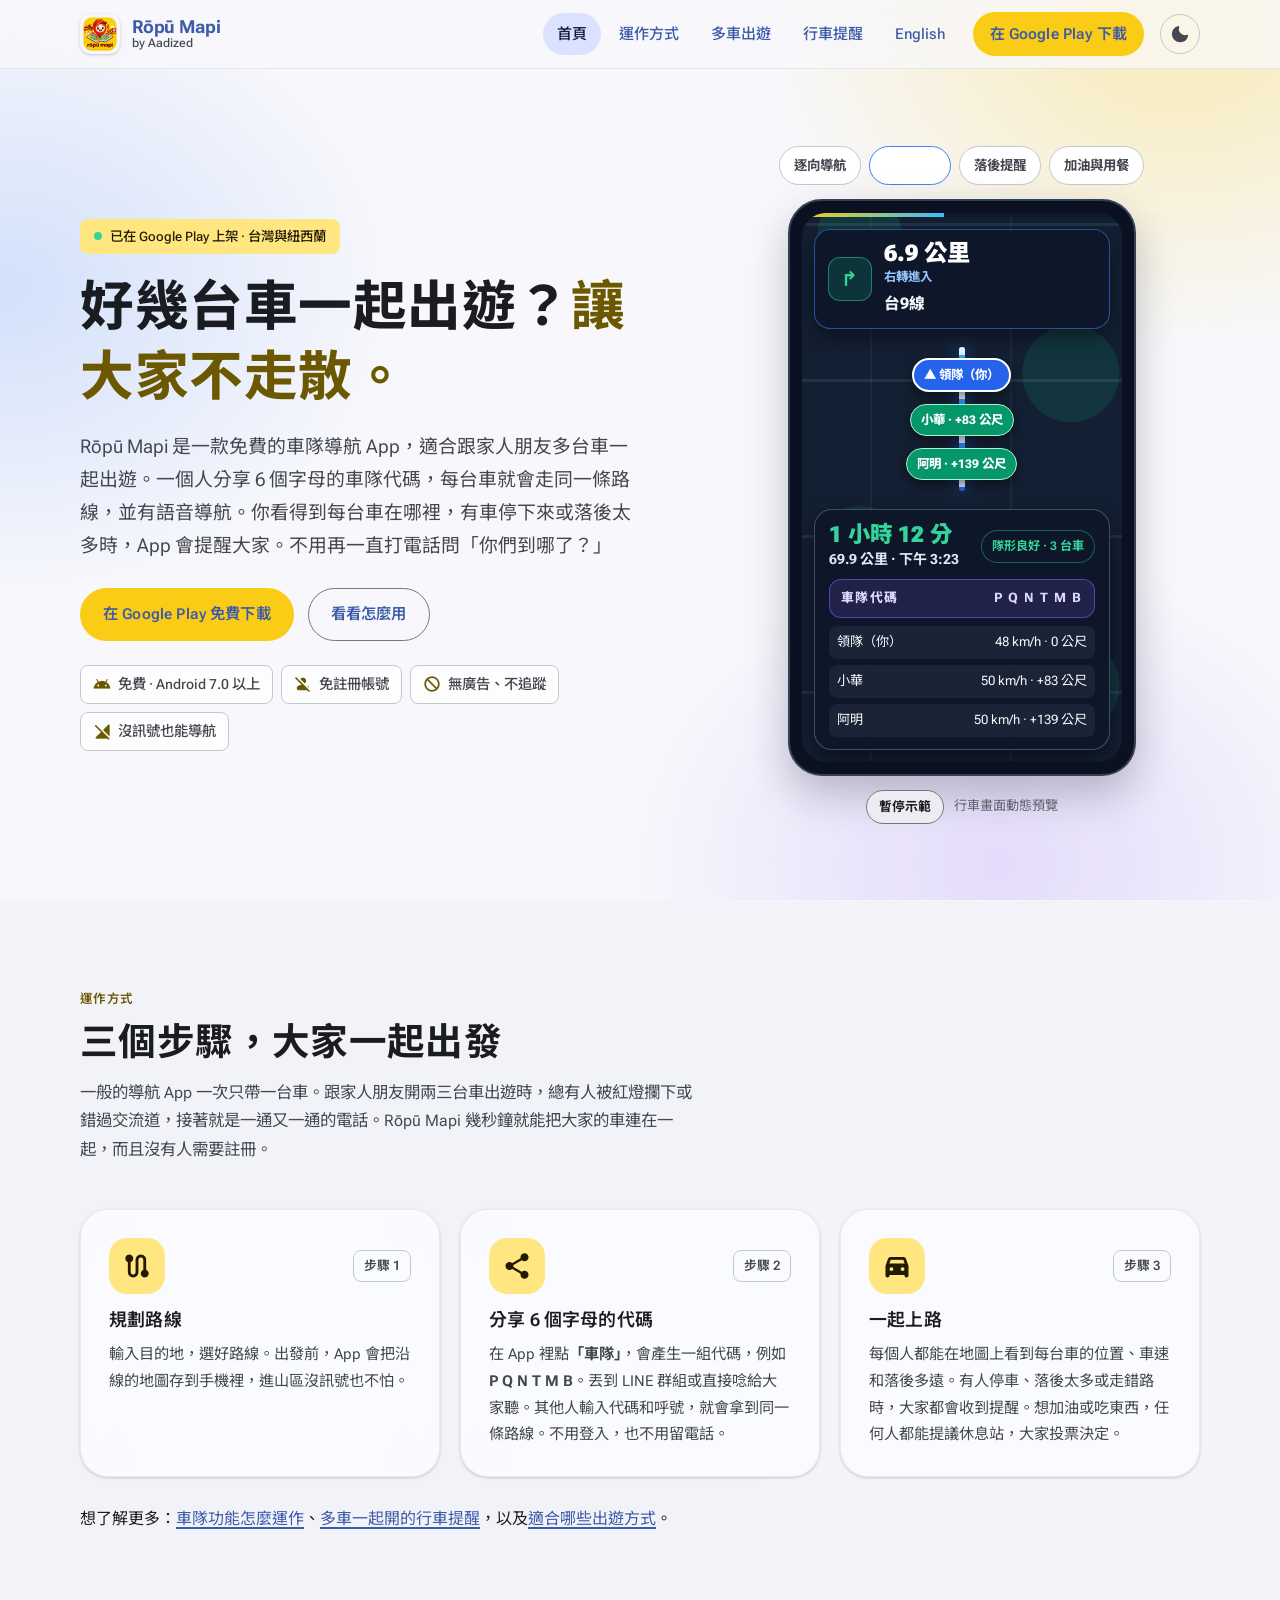
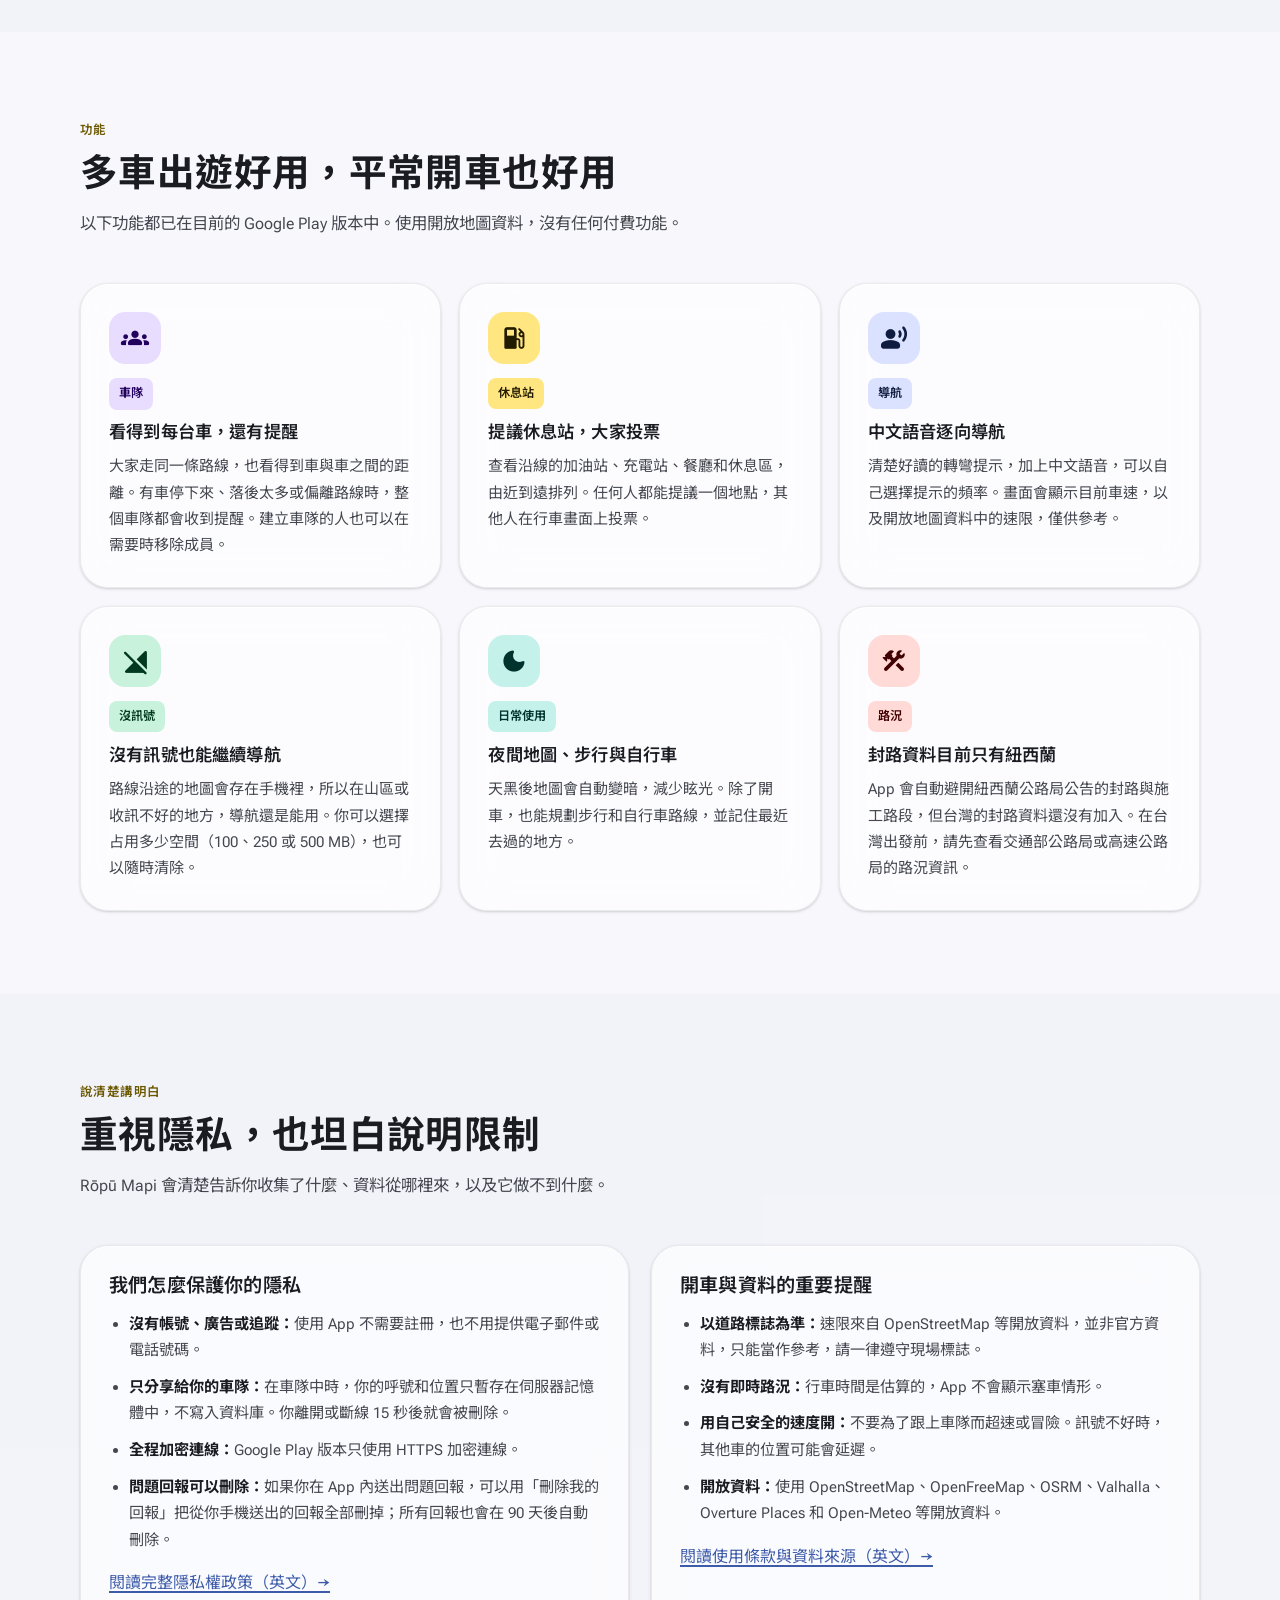
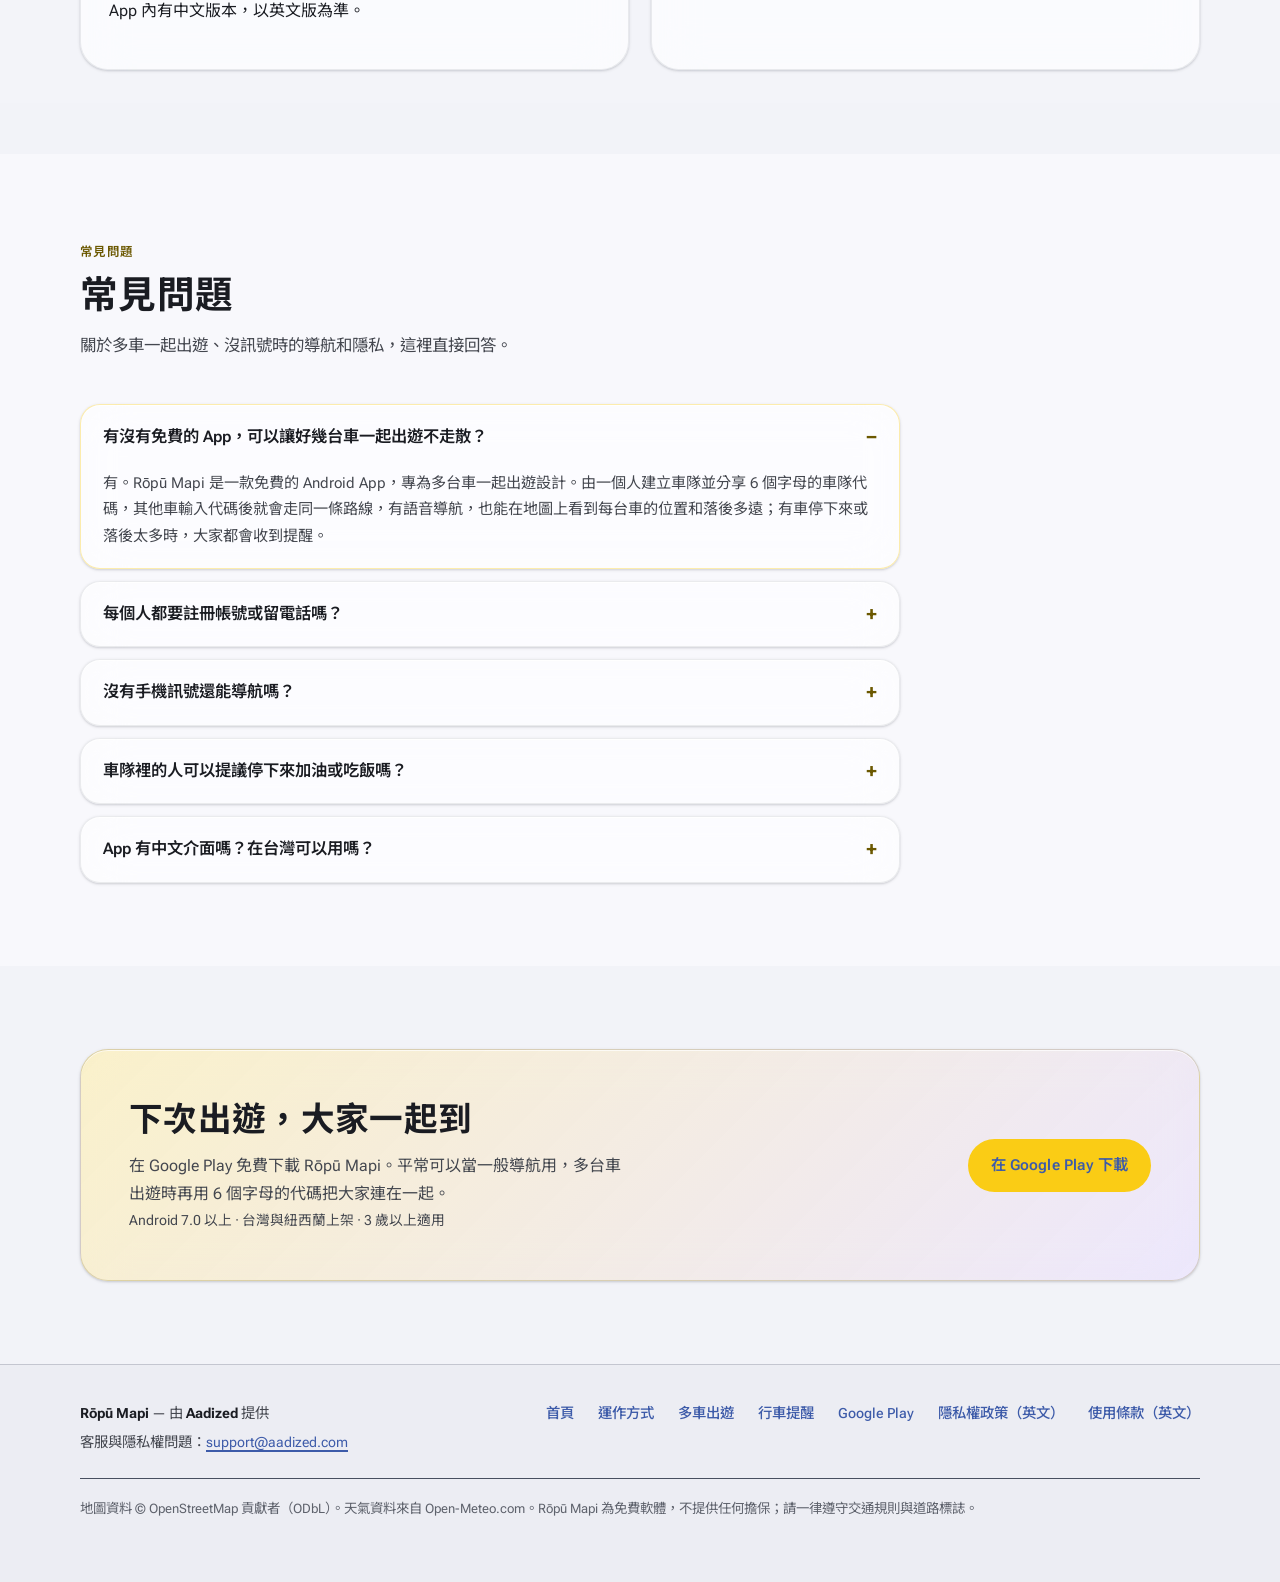
==== zh-tw/index.html @ 40f79959 "Build #608 (74b08efecb47696db213aa289f5c7c4e761bd2c4)" ====
<!doctype html>
<html lang="zh-Hant-TW">
<head>
  <meta charset="utf-8">
  <meta name="viewport" content="width=device-width, initial-scale=1">
  <script>try{var t=localStorage.getItem("theme");if(t==="light"||t==="dark")document.documentElement.setAttribute("data-theme",t)}catch(e){}</script>
  <title>Rōpū Mapi：多車出遊不走散的免費車隊導航 App（Android）</title>
  <meta name="description" content="好幾台車一起出遊？Rōpū Mapi 是免費的 Android 車隊導航 App。分享 6 個字母的代碼，每台車走同一條路線、看得到彼此的位置，有人停車或落後時會提醒大家。免註冊、無廣告。">
  <meta name="theme-color" content="#0B0F18" media="(prefers-color-scheme: dark)">
  <meta name="theme-color" content="#F8F8FC" media="(prefers-color-scheme: light)">
  <link rel="canonical" href="https://aadized.com/zh-tw/">
  <link rel="alternate" hreflang="zh-Hant-TW" href="https://aadized.com/zh-tw/">
  <link rel="alternate" hreflang="en" href="https://aadized.com/">
  <link rel="alternate" hreflang="x-default" href="https://aadized.com/">
  <meta property="og:type" content="website">
  <meta property="og:locale" content="zh_TW">
  <meta property="og:locale:alternate" content="en_NZ">
  <meta property="og:site_name" content="Rōpū Mapi by Aadized">
  <meta property="og:title" content="Rōpū Mapi：多車出遊，大家一起到">
  <meta property="og:description" content="一個人分享車隊代碼，每台車走同一條路線並有語音導航。看得到每台車在哪裡，還能投票決定在哪裡休息。免費、免註冊、無廣告。">
  <meta property="og:url" content="https://aadized.com/zh-tw/">
  <meta property="og:image" content="https://aadized.com/assets/og-image.png">
  <meta property="og:image:width" content="1200">
  <meta property="og:image:height" content="630">
  <meta property="og:image:alt" content="Rōpū Mapi App 圖示">
  <meta name="twitter:card" content="summary_large_image">
  <link rel="icon" href="/favicon.ico" sizes="any">
  <link rel="icon" href="/assets/aadized-favicon.svg" type="image/svg+xml">
  <link rel="apple-touch-icon" href="/assets/aadized-apple-touch-icon.png">
  <link rel="preconnect" href="https://fonts.googleapis.com">
  <link rel="preconnect" href="https://fonts.gstatic.com" crossorigin>
  <link rel="stylesheet" href="https://fonts.googleapis.com/css2?family=Noto+Sans+TC:wght@400..900&family=Roboto+Flex:opsz,wght@8..144,400..800&display=swap">
  <link rel="stylesheet" href="https://fonts.googleapis.com/css2?family=Material+Symbols+Rounded:opsz,wght,FILL,GRAD@24,500,1,0&icon_names=android,block,construction,dark_mode,directions_car,groups,local_gas_station,person_off,record_voice_over,route,share,signal_cellular_off&display=block">
  <link rel="stylesheet" href="/styles.css">
  <script type="application/ld+json">
{
  "@context": "https://schema.org",
  "@graph": [
    {
      "@type": "WebPage",
      "@id": "https://aadized.com/zh-tw/#webpage",
      "url": "https://aadized.com/zh-tw/",
      "name": "Rōpū Mapi：多車出遊不走散的車隊導航 App",
      "inLanguage": "zh-Hant-TW",
      "isPartOf": {
        "@id": "https://aadized.com/#website"
      },
      "about": {
        "@id": "https://aadized.com/#app"
      }
    },
    {
      "@type": "FAQPage",
      "inLanguage": "zh-Hant-TW",
      "mainEntity": [
        {
          "@type": "Question",
          "name": "有沒有免費的 App，可以讓好幾台車一起出遊不走散？",
          "acceptedAnswer": {
            "@type": "Answer",
            "text": "有。Rōpū Mapi 是一款免費的 Android App，專為多台車一起出遊設計。由一個人建立車隊並分享 6 個字母的車隊代碼，其他車輸入代碼後就會走同一條路線，有語音導航，也能在地圖上看到每台車的位置和落後多遠；有車停下來或落後太多時，大家都會收到提醒。"
          }
        },
        {
          "@type": "Question",
          "name": "每個人都要註冊帳號或留電話嗎？",
          "acceptedAnswer": {
            "@type": "Answer",
            "text": "不用。Rōpū Mapi 沒有帳號、密碼，也不需要電話號碼。只要輸入車隊代碼，再取一個在地圖上顯示的呼號就可以了。車隊位置只在行程進行時暫存在伺服器記憶體中，你離開 15 秒後就會被刪除。"
          }
        },
        {
          "@type": "Question",
          "name": "沒有手機訊號還能導航嗎？",
          "acceptedAnswer": {
            "@type": "Answer",
            "text": "可以繼續導航。規劃路線時，App 會把沿線的地圖存到手機裡，所以在山區等沒有訊號的地方，逐向導航仍然可以使用。你可以選擇占用多少空間（100、250 或 500 MB），也可以隨時清除。不過要即時看到其他車的位置，需要行動數據。"
          }
        },
        {
          "@type": "Question",
          "name": "車隊裡的人可以提議停下來加油或吃飯嗎？",
          "acceptedAnswer": {
            "@type": "Answer",
            "text": "可以。車隊裡任何人都能查看沿線的加油站、充電站、餐廳和休息區，提議一個休息站，其他人直接在行車畫面上投票同意或不同意。"
          }
        },
        {
          "@type": "Question",
          "name": "App 有中文介面嗎？在台灣可以用嗎？",
          "acceptedAnswer": {
            "@type": "Answer",
            "text": "有。App 提供繁體中文介面和中文語音提示，第一次開啟時可以選擇語言。Rōpū Mapi 目前在台灣和紐西蘭的 Google Play 上架，支援 Android 7.0 以上，暫時沒有 iOS 版本。"
          }
        }
      ]
    }
  ]
}
  </script>
</head>
<body>
  <a class="skip-link" href="#main-content">跳到主要內容</a>

  <header class="site-header">
    <div class="container header-inner">
      <a class="brand-link" href="/zh-tw/">
        <img class="brand-logo" src="/assets/logo-80.png" width="40" height="40" alt="Rōpū Mapi 圖示">
        <span class="brand-text">
          <span class="brand-name">Rōpū Mapi</span>
          <span class="brand-by">by Aadized</span>
        </span>
      </a>

      <button class="nav-toggle" type="button" data-nav-toggle aria-expanded="false" aria-controls="primary-nav">
        選單
      </button>

      <nav class="nav-links" id="primary-nav" data-nav-links aria-label="主要導覽">
        <a href="/zh-tw/" aria-current="page">首頁</a>
        <a href="/zh-tw/convoy-mode.html">運作方式</a>
        <a href="/zh-tw/group-road-trips.html">多車出遊</a>
        <a href="/zh-tw/how-to-drive-in-convoy.html">行車提醒</a>
        <a href="/" lang="en" hreflang="en">English</a>
        <a class="btn btn-primary btn-sm" href="https://play.google.com/store/apps/details?id=app.ropumapi.convoy&amp;hl=zh_TW" target="_blank" rel="noopener noreferrer">
          在 Google Play 下載
        </a>
      </nav>
    </div>
  </header>

  <main id="main-content">
    <section class="hero">
      <div class="container hero-grid">
        <div>
          <div class="eyebrow">
            <span class="eyebrow-dot" aria-hidden="true"></span>
            已在 Google Play 上架 &middot; 台灣與紐西蘭
          </div>

          <h1>好幾台車一起出遊？<span class="accent">讓大家不走散。</span></h1>

          <p class="hero-lead">
            Rōpū Mapi 是一款免費的車隊導航 App，適合跟家人朋友多台車一起出遊。一個人分享 6 個字母的車隊代碼，每台車就會走同一條路線，並有語音導航。你看得到每台車在哪裡，有車停下來或落後太多時，App 會提醒大家。不用再一直打電話問「你們到哪了？」
          </p>

          <div class="hero-actions">
            <a class="btn btn-primary" href="https://play.google.com/store/apps/details?id=app.ropumapi.convoy&amp;hl=zh_TW" target="_blank" rel="noopener noreferrer">
              在 Google Play 免費下載
            </a>
            <a class="btn btn-secondary" href="/zh-tw/convoy-mode.html">
              看看怎麼用
            </a>
          </div>

          <ul class="trust-strip" aria-label="App 重點">
            <li><span class="msr" aria-hidden="true">android</span>免費 &middot; Android 7.0 以上</li>
            <li><span class="msr" aria-hidden="true">person_off</span>免註冊帳號</li>
            <li><span class="msr" aria-hidden="true">block</span>無廣告、不追蹤</li>
            <li><span class="msr" aria-hidden="true">signal_cellular_off</span>沒訊號也能導航</li>
          </ul>
        </div>

        <div class="hud-showcase" aria-label="Rōpū Mapi 行車畫面的互動預覽">
          <div class="hud-tabs" role="tablist" aria-label="選擇行車畫面預覽">
            <button class="hud-tab" role="tab" id="tab-solo" aria-controls="panel-solo" aria-selected="true" tabindex="0" type="button">逐向導航</button>
            <button class="hud-tab" role="tab" id="tab-convoy" aria-controls="panel-convoy" aria-selected="false" tabindex="-1" type="button">即時車隊</button>
            <button class="hud-tab" role="tab" id="tab-alert" aria-controls="panel-alert" aria-selected="false" tabindex="-1" type="button">落後提醒</button>
            <button class="hud-tab" role="tab" id="tab-stops" aria-controls="panel-stops" aria-selected="false" tabindex="-1" type="button">加油與用餐</button>
          </div>

          <div class="phone-frame">
            <div class="phone-screen" data-phone-screen>
              <div class="reel-progress" aria-hidden="true">
                <div class="reel-progress-bar" data-reel-progress></div>
              </div>

              <div class="hud-panel" id="panel-solo" role="tabpanel" aria-labelledby="tab-solo">
                <div>
                  <div class="mock-turn-card">
                    <div class="mock-turn-icon" aria-hidden="true">&#8635;</div>
                    <div>
                      <div class="mock-turn-dist tabular" data-sim-solo-dist>180 公尺</div>
                      <div class="mock-turn-action">在圓環從第 2 個出口離開</div>
                      <div class="mock-turn-street">中正路</div>
                    </div>
                  </div>
                  <div class="mock-pills-row" style="margin-top: 8px;">
                    <span class="mock-pill">23&deg;C 晴朗</span>
                    <span class="mock-pill mock-pill-live">即時 GPS</span>
                  </div>
                </div>

                <div class="mock-map-stage">
                  <div class="mock-route-line" aria-hidden="true"></div>
                  <span class="mock-marker mock-marker-you">&#9650; 你</span>
                </div>

                <div style="display: flex; flex-direction: column; gap: 10px;">
                  <div class="mock-speed-cluster" aria-label="目前車速與速限 60">
                    <div class="mock-speedo tabular">
                      <strong data-sim-solo-speed>60</strong>
                      <span>KM/H</span>
                    </div>
                    <div class="mock-limit tabular">60</div>
                  </div>

                  <div class="mock-bottom-card">
                    <div class="mock-eta-row">
                      <div>
                        <div class="mock-eta-time tabular">15 分鐘</div>
                        <div class="mock-eta-sub tabular">12.6 公里 &middot; 下午 2:04</div>
                      </div>
                      <span class="mock-pill">語音導航開啟</span>
                    </div>
                  </div>
                </div>
              </div>

              <div class="hud-panel" id="panel-convoy" role="tabpanel" aria-labelledby="tab-convoy" hidden>
                <div>
                  <div class="mock-turn-card">
                    <div class="mock-turn-icon" aria-hidden="true">&#8625;</div>
                    <div>
                      <div class="mock-turn-dist tabular" data-sim-convoy-dist>7.0 公里</div>
                      <div class="mock-turn-action">右轉進入</div>
                      <div class="mock-turn-street">台9線</div>
                    </div>
                  </div>
                </div>

                <div class="mock-map-stage">
                  <div class="mock-route-line" aria-hidden="true"></div>
                  <span class="mock-marker mock-marker-you">&#9650; 領隊（你）</span>
                  <span class="mock-marker mock-marker-peer tabular" data-sim-sam-pin>小華 &middot; +83 公尺</span>
                  <span class="mock-marker mock-marker-peer tabular" data-sim-hemi-pin>阿明 &middot; +153 公尺</span>
                </div>

                <div class="mock-bottom-card">
                  <div class="mock-eta-row">
                    <div>
                      <div class="mock-eta-time tabular">1 小時 12 分</div>
                      <div class="mock-eta-sub tabular">69.9 公里 &middot; 下午 3:23</div>
                    </div>
                    <span class="mock-pill mock-pill-live">隊形良好 &middot; 3 台車</span>
                  </div>
                  <div class="mock-code-chip tabular">
                    <span>車隊代碼</span>
                    <span>P Q N T M B</span>
                  </div>
                  <div class="mock-roster tabular">
                    <div class="mock-roster-row"><span>領隊（你）</span><span data-sim-lead-row>48 km/h &middot; 0 公尺</span></div>
                    <div class="mock-roster-row"><span>小華</span><span data-sim-sam-row>50 km/h &middot; +83 公尺</span></div>
                    <div class="mock-roster-row"><span>阿明</span><span data-sim-hemi-row>50 km/h &middot; +153 公尺</span></div>
                  </div>
                </div>
              </div>

              <div class="hud-panel" id="panel-alert" role="tabpanel" aria-labelledby="tab-alert" hidden>
                <div style="display: flex; flex-direction: column; gap: 8px;">
                  <div class="mock-turn-card">
                    <div class="mock-turn-icon" aria-hidden="true">&#8625;</div>
                    <div>
                      <div class="mock-turn-dist tabular">4.2 公里</div>
                      <div class="mock-turn-action">繼續直行</div>
                      <div class="mock-turn-street">國道5號</div>
                    </div>
                  </div>
                  <div class="mock-alert-banner">
                    成員落後太遠
                    <small data-sim-alert-text>阿明 已落後車隊 900 公尺。</small>
                  </div>
                </div>

                <div class="mock-map-stage">
                  <div class="mock-route-line" aria-hidden="true"></div>
                  <span class="mock-marker mock-marker-you">&#9650; 你</span>
                  <span class="mock-marker mock-marker-peer tabular">小華 &middot; +95 公尺</span>
                  <span class="mock-marker mock-marker-straggler tabular" data-sim-straggler-pin>阿明 &middot; +900 公尺</span>
                </div>

                <div class="mock-bottom-card">
                  <div class="mock-eta-row">
                    <div>
                      <div class="mock-eta-time tabular">1 小時 05 分</div>
                      <div class="mock-eta-sub tabular">62.4 公里 &middot; 下午 3:30</div>
                    </div>
                    <span class="mock-pill" style="background: rgba(185, 28, 28, 0.35); border-color: #EF4444; color: #FECACA;">落後者：阿明</span>
                  </div>
                </div>
              </div>

              <div class="hud-panel" id="panel-stops" role="tabpanel" aria-labelledby="tab-stops" hidden>
                <div class="mock-pills-row">
                  <span class="mock-pill">沿線停靠點</span>
                  <span class="mock-pill">23&deg;C 晴朗</span>
                </div>

                <div class="mock-map-stage">
                  <div class="mock-route-line" aria-hidden="true"></div>
                  <span class="mock-marker mock-marker-fuel tabular" data-sim-fuel1-pin>加油站 &middot; 7.8 公里</span>
                  <span class="mock-marker mock-marker-fuel tabular" data-sim-fuel2-pin>加油 / 充電 &middot; 8.1 公里</span>
                  <span class="mock-marker mock-marker-you">&#9650; 路線 1/3</span>
                </div>

                <div class="mock-bottom-card">
                  <div class="mock-eta-row" style="margin-bottom: 8px;">
                    <div>
                      <div class="mock-eta-time tabular">24 分鐘</div>
                      <div class="mock-eta-sub tabular">20.7 公里 &middot; 預計下午 2:12 抵達</div>
                    </div>
                    <span class="mock-pill">附近 36 個停靠點</span>
                  </div>
                  <div class="mock-roster tabular">
                    <div class="mock-roster-row"><span>加油站</span><span data-sim-fuel1-row>沿路線 7.8 公里</span></div>
                    <div class="mock-roster-row"><span>加油 / 充電站</span><span data-sim-fuel2-row>沿路線 8.1 公里</span></div>
                  </div>
                </div>
              </div>

            </div>
          </div>

          <div class="hud-controls">
            <button class="hud-play-btn" type="button" data-hud-play aria-pressed="false">
              暫停示範
            </button>
            <span>行車畫面動態預覽</span>
          </div>
        </div>
      </div>
    </section>

    <section class="section section-alt" id="how-it-works">
      <div class="container">
        <div class="section-head">
          <span class="section-kicker">運作方式</span>
          <h2>三個步驟，大家一起出發</h2>
          <p>
            一般的導航 App 一次只帶一台車。跟家人朋友開兩三台車出遊時，總有人被紅燈攔下或錯過交流道，接著就是一通又一通的電話。Rōpū Mapi 幾秒鐘就能把大家的車連在一起，而且沒有人需要註冊。
          </p>
        </div>

        <div class="steps-grid">
          <article class="step-card">
            <div class="step-head"><span class="msr step-icon" aria-hidden="true">route</span><span class="step-num">步驟 1</span></div>
            <h3>規劃路線</h3>
            <p>
              輸入目的地，選好路線。出發前，App 會把沿線的地圖存到手機裡，進山區沒訊號也不怕。
            </p>
          </article>

          <article class="step-card">
            <div class="step-head"><span class="msr step-icon" aria-hidden="true">share</span><span class="step-num">步驟 2</span></div>
            <h3>分享 6 個字母的代碼</h3>
            <p>
              在 App 裡點<strong>「車隊」</strong>，會產生一組代碼，例如 <strong>P Q N T M B</strong>。丟到 LINE 群組或直接唸給大家聽。其他人輸入代碼和呼號，就會拿到同一條路線。不用登入，也不用留電話。
            </p>
          </article>

          <article class="step-card">
            <div class="step-head"><span class="msr step-icon" aria-hidden="true">directions_car</span><span class="step-num">步驟 3</span></div>
            <h3>一起上路</h3>
            <p>
              每個人都能在地圖上看到每台車的位置、車速和落後多遠。有人停車、落後太多或走錯路時，大家都會收到提醒。想加油或吃東西，任何人都能提議休息站，大家投票決定。
            </p>
          </article>
        </div>

        <p style="margin-top: 28px;">
          想了解更多：<a href="/zh-tw/convoy-mode.html">車隊功能怎麼運作</a>、<a href="/zh-tw/how-to-drive-in-convoy.html">多車一起開的行車提醒</a>，以及<a href="/zh-tw/group-road-trips.html">適合哪些出遊方式</a>。
        </p>
      </div>
    </section>

    <section class="section" id="features">
      <div class="container">
        <div class="section-head">
          <span class="section-kicker">功能</span>
          <h2>多車出遊好用，平常開車也好用</h2>
          <p>
            以下功能都已在目前的 Google Play 版本中。使用開放地圖資料，沒有任何付費功能。
          </p>
        </div>

        <div class="feature-grid">
          <article class="feature-card">
            <span class="msr feature-icon badge-violet" aria-hidden="true">groups</span>
            <span class="feature-badge badge-violet">車隊</span>
            <h3>看得到每台車，還有提醒</h3>
            <p>
              大家走同一條路線，也看得到車與車之間的距離。有車停下來、落後太多或偏離路線時，整個車隊都會收到提醒。建立車隊的人也可以在需要時移除成員。
            </p>
          </article>

          <article class="feature-card">
            <span class="msr feature-icon badge-amber" aria-hidden="true">local_gas_station</span>
            <span class="feature-badge badge-amber">休息站</span>
            <h3>提議休息站，大家投票</h3>
            <p>
              查看沿線的加油站、充電站、餐廳和休息區，由近到遠排列。任何人都能提議一個地點，其他人在行車畫面上投票。
            </p>
          </article>

          <article class="feature-card">
            <span class="msr feature-icon badge-blue" aria-hidden="true">record_voice_over</span>
            <span class="feature-badge badge-blue">導航</span>
            <h3>中文語音逐向導航</h3>
            <p>
              清楚好讀的轉彎提示，加上中文語音，可以自己選擇提示的頻率。畫面會顯示目前車速，以及開放地圖資料中的速限，僅供參考。
            </p>
          </article>

          <article class="feature-card">
            <span class="msr feature-icon badge-emerald" aria-hidden="true">signal_cellular_off</span>
            <span class="feature-badge badge-emerald">沒訊號</span>
            <h3>沒有訊號也能繼續導航</h3>
            <p>
              路線沿途的地圖會存在手機裡，所以在山區或收訊不好的地方，導航還是能用。你可以選擇占用多少空間（100、250 或 500 MB），也可以隨時清除。
            </p>
          </article>

          <article class="feature-card">
            <span class="msr feature-icon badge-teal" aria-hidden="true">dark_mode</span>
            <span class="feature-badge badge-teal">日常使用</span>
            <h3>夜間地圖、步行與自行車</h3>
            <p>
              天黑後地圖會自動變暗，減少眩光。除了開車，也能規劃步行和自行車路線，並記住最近去過的地方。
            </p>
          </article>

          <article class="feature-card">
            <span class="msr feature-icon badge-red" aria-hidden="true">construction</span>
            <span class="feature-badge badge-red">路況</span>
            <h3>封路資料目前只有紐西蘭</h3>
            <p>
              App 會自動避開紐西蘭公路局公告的封路與施工路段，但台灣的封路資料還沒有加入。在台灣出發前，請先查看交通部公路局或高速公路局的路況資訊。
            </p>
          </article>
        </div>
      </div>
    </section>

    <section class="section section-alt" id="privacy">
      <div class="container">
        <div class="section-head">
          <span class="section-kicker">說清楚講明白</span>
          <h2>重視隱私，也坦白說明限制</h2>
          <p>
            Rōpū Mapi 會清楚告訴你收集了什麼、資料從哪裡來，以及它做不到什麼。
          </p>
        </div>

        <div class="split-grid">
          <div class="info-panel">
            <h3>我們怎麼保護你的隱私</h3>
            <ul class="check-list">
              <li><strong>沒有帳號、廣告或追蹤：</strong>使用 App 不需要註冊，也不用提供電子郵件或電話號碼。</li>
              <li><strong>只分享給你的車隊：</strong>在車隊中時，你的呼號和位置只暫存在伺服器記憶體中，不寫入資料庫。你離開或斷線 15 秒後就會被刪除。</li>
              <li><strong>全程加密連線：</strong>Google Play 版本只使用 HTTPS 加密連線。</li>
              <li><strong>問題回報可以刪除：</strong>如果你在 App 內送出問題回報，可以用「刪除我的回報」把從你手機送出的回報全部刪掉；所有回報也會在 90 天後自動刪除。</li>
            </ul>
            <p style="margin-top: 16px;">
              <a href="/privacy.html" hreflang="en">閱讀完整隱私權政策（英文）&rarr;</a><br>
              App 內有中文版本，以英文版為準。
            </p>
          </div>

          <div class="info-panel">
            <h3>開車與資料的重要提醒</h3>
            <ul class="check-list">
              <li><strong>以道路標誌為準：</strong>速限來自 OpenStreetMap 等開放資料，並非官方資料，只能當作參考，請一律遵守現場標誌。</li>
              <li><strong>沒有即時路況：</strong>行車時間是估算的，App 不會顯示塞車情形。</li>
              <li><strong>用自己安全的速度開：</strong>不要為了跟上車隊而超速或冒險。訊號不好時，其他車的位置可能會延遲。</li>
              <li><strong>開放資料：</strong>使用 OpenStreetMap、OpenFreeMap、OSRM、Valhalla、Overture Places 和 Open-Meteo 等開放資料。</li>
            </ul>
            <p style="margin-top: 16px;">
              <a href="/terms.html" hreflang="en">閱讀使用條款與資料來源（英文）&rarr;</a>
            </p>
          </div>
        </div>
      </div>
    </section>

    <section class="section" id="faq">
      <div class="container">
        <div class="section-head">
          <span class="section-kicker">常見問題</span>
          <h2>常見問題</h2>
          <p>
            關於多車一起出遊、沒訊號時的導航和隱私，這裡直接回答。
          </p>
        </div>

        <div class="faq-list">
          <details class="faq-item" open>
            <summary>有沒有免費的 App，可以讓好幾台車一起出遊不走散？</summary>
            <div class="faq-answer">
              <p>有。Rōpū Mapi 是一款免費的 Android App，專為多台車一起出遊設計。由一個人建立車隊並分享 6 個字母的車隊代碼，其他車輸入代碼後就會走同一條路線，有語音導航，也能在地圖上看到每台車的位置和落後多遠；有車停下來或落後太多時，大家都會收到提醒。</p>
            </div>
          </details>
          <details class="faq-item">
            <summary>每個人都要註冊帳號或留電話嗎？</summary>
            <div class="faq-answer">
              <p>不用。Rōpū Mapi 沒有帳號、密碼，也不需要電話號碼。只要輸入車隊代碼，再取一個在地圖上顯示的呼號就可以了。車隊位置只在行程進行時暫存在伺服器記憶體中，你離開 15 秒後就會被刪除。</p>
            </div>
          </details>
          <details class="faq-item">
            <summary>沒有手機訊號還能導航嗎？</summary>
            <div class="faq-answer">
              <p>可以繼續導航。規劃路線時，App 會把沿線的地圖存到手機裡，所以在山區等沒有訊號的地方，逐向導航仍然可以使用。你可以選擇占用多少空間（100、250 或 500 MB），也可以隨時清除。不過要即時看到其他車的位置，需要行動數據。</p>
            </div>
          </details>
          <details class="faq-item">
            <summary>車隊裡的人可以提議停下來加油或吃飯嗎？</summary>
            <div class="faq-answer">
              <p>可以。車隊裡任何人都能查看沿線的加油站、充電站、餐廳和休息區，提議一個休息站，其他人直接在行車畫面上投票同意或不同意。</p>
            </div>
          </details>
          <details class="faq-item">
            <summary>App 有中文介面嗎？在台灣可以用嗎？</summary>
            <div class="faq-answer">
              <p>有。App 提供繁體中文介面和中文語音提示，第一次開啟時可以選擇語言。Rōpū Mapi 目前在台灣和紐西蘭的 Google Play 上架，支援 Android 7.0 以上，暫時沒有 iOS 版本。</p>
            </div>
          </details>
        </div>
      </div>
    </section>

    <section class="section section-alt" id="download">
      <div class="container">
        <div class="cta-banner">
          <div class="cta-copy">
            <h2>下次出遊，大家一起到</h2>
            <p>
              在 Google Play 免費下載 Rōpū Mapi。平常可以當一般導航用，多台車出遊時再用 6 個字母的代碼把大家連在一起。
            </p>
            <p class="cta-meta">
              Android 7.0 以上 &middot; 台灣與紐西蘭上架 &middot; 3 歲以上適用
            </p>
          </div>
          <div>
            <a class="btn btn-primary" href="https://play.google.com/store/apps/details?id=app.ropumapi.convoy&amp;hl=zh_TW" target="_blank" rel="noopener noreferrer">
              在 Google Play 下載
            </a>
          </div>
        </div>
      </div>
    </section>
  </main>

  <footer class="site-footer">
    <div class="container">
      <div class="footer-grid">
        <div>
          <strong style="color: var(--text-primary);">Rōpū Mapi</strong> &mdash; 由 <strong style="color: var(--text-primary);">Aadized</strong> 提供
          <div style="margin-top: 4px;">客服與隱私權問題：<a href="mailto:support@aadized.com">support@aadized.com</a></div>
        </div>
        <nav class="footer-links" aria-label="頁尾導覽">
          <a href="/zh-tw/">首頁</a>
          <a href="/zh-tw/convoy-mode.html">運作方式</a>
          <a href="/zh-tw/group-road-trips.html">多車出遊</a>
          <a href="/zh-tw/how-to-drive-in-convoy.html">行車提醒</a>
          <a href="https://play.google.com/store/apps/details?id=app.ropumapi.convoy&amp;hl=zh_TW" target="_blank" rel="noopener noreferrer">Google Play</a>
          <a href="/privacy.html" hreflang="en">隱私權政策（英文）</a>
          <a href="/terms.html" hreflang="en">使用條款（英文）</a>
        </nav>
      </div>
      <p class="footer-note">
        地圖資料 &copy; OpenStreetMap 貢獻者（ODbL）。天氣資料來自 Open-Meteo.com。Rōpū Mapi 為免費軟體，不提供任何擔保；請一律遵守交通規則與道路標誌。
      </p>
    </div>
  </footer>

  <script src="/app.js" defer></script>
</body>
</html>
---- styles.css ----
/* ==========================================================================
   Rōpū Mapi — aadized.com Design System
   Grounded in DESIGN_SYSTEM.md, apps/server/public/index.html, and Play Store
   branding (dark OLED slate HUD + warm yellow/maroon brand identity).
   ========================================================================== */

:root {
  /* Base OLED & HUD surfaces */
  --bg-canvas: #050811;
  --bg-surface: #0F172A;
  --bg-surface-elevated: #111C33;
  --bg-surface-subtle: #1E293B;
  --border-hud: rgba(51, 65, 85, 0.75);
  --border-strong: rgba(71, 85, 105, 0.9);

  /* Text hierarchy */
  --text-primary: #F8FAFC;
  --text-secondary: #94A3B8;
  --text-muted: #64748B;

  /* Brand identity (Play Store icon & banner) */
  --brand-yellow: #FACC15;
  --brand-yellow-bright: #FDE047;
  --brand-maroon: #5C1111;

  /* Functional navigation & convoy tokens */
  --route-blue: #3B82F6;
  --route-blue-deep: #2563EB;
  --route-sky: #38BDF8;
  --eta-emerald: #34D399;
  --puck-emerald: #10B981;
  --convoy-violet: #8B5CF6;
  --convoy-cyan: #06B6D4;
  --alert-red: #EF4444;
  --alert-red-deep: #B91C1C;
  --alert-amber: #F59E0B;
  --poi-teal: #14B8A6;

  /* Layout & radii */
  --radius-sm: 10px;
  --radius-md: 16px;
  --radius-lg: 22px;
  --radius-pill: 9999px;
  --container-max: 1120px;
  --shadow-hud: 0 18px 42px rgba(0, 0, 0, 0.5);
  --font-sans: system-ui, -apple-system, BlinkMacSystemFont, "Segoe UI", Roboto, Helvetica, Arial, sans-serif;
}

*,
*::before,
*::after {
  box-sizing: border-box;
}

html {
  scroll-behavior: smooth;
  color-scheme: dark;
}

body {
  margin: 0;
  font-family: var(--font-sans);
  font-size: 16px;
  line-height: 1.6;
  color: var(--text-primary);
  background: var(--bg-canvas);
  -webkit-font-smoothing: antialiased;
}

img,
svg {
  display: block;
  max-width: 100%;
}

a {
  color: var(--route-sky);
  text-decoration-thickness: 1.5px;
  text-underline-offset: 3px;
}

a:hover {
  color: var(--brand-yellow-bright);
}

:focus-visible {
  outline: 2.5px solid var(--brand-yellow);
  outline-offset: 3px;
  border-radius: 6px;
}

.skip-link {
  position: absolute;
  left: -9999px;
  top: 12px;
  z-index: 1000;
  background: var(--brand-yellow);
  color: var(--brand-maroon);
  font-weight: 800;
  padding: 10px 16px;
  border-radius: var(--radius-sm);
  text-decoration: none;
}

.skip-link:focus {
  left: 12px;
}

.container {
  width: min(100% - 32px, var(--container-max));
  margin-inline: auto;
}

.tabular {
  font-variant-numeric: tabular-nums;
}

/* ==========================================================================
   Header & Navigation
   ========================================================================== */

.site-header {
  position: sticky;
  top: 0;
  z-index: 100;
  background: rgba(5, 8, 17, 0.88);
  backdrop-filter: blur(14px);
  -webkit-backdrop-filter: blur(14px);
  border-bottom: 1px solid var(--border-hud);
}

.header-inner {
  display: flex;
  align-items: center;
  justify-content: space-between;
  gap: 16px;
  min-height: 68px;
}

.brand-link {
  display: inline-flex;
  align-items: center;
  gap: 12px;
  text-decoration: none;
  color: var(--text-primary);
}

.brand-logo {
  width: 40px;
  height: 40px;
  border-radius: 10px;
  flex: none;
  box-shadow: 0 4px 14px rgba(250, 204, 21, 0.2);
}

.brand-text {
  display: flex;
  flex-direction: column;
  line-height: 1.15;
}

.brand-name {
  font-weight: 800;
  font-size: 1.1rem;
  letter-spacing: -0.01em;
}

.brand-by {
  font-size: 0.75rem;
  color: var(--text-secondary);
  font-weight: 600;
}

.nav-links {
  display: flex;
  align-items: center;
  gap: 22px;
}

.nav-links a {
  color: var(--text-secondary);
  text-decoration: none;
  font-weight: 600;
  font-size: 0.94rem;
  transition: color 0.15s ease;
}

.nav-links a:hover,
.nav-links a[aria-current="page"] {
  color: var(--text-primary);
}

/* The Play button sits inside .nav-links; keep its own text colour. */
.nav-links a.btn-primary,
.nav-links a.btn-primary:hover {
  color: var(--brand-maroon);
}

.nav-toggle {
  display: none;
  background: var(--bg-surface);
  border: 1px solid var(--border-hud);
  color: var(--text-primary);
  border-radius: var(--radius-sm);
  padding: 8px 12px;
  font: inherit;
  font-weight: 700;
  cursor: pointer;
}

/* Buttons */

.btn {
  display: inline-flex;
  align-items: center;
  justify-content: center;
  gap: 10px;
  min-height: 48px;
  padding: 12px 22px;
  border-radius: var(--radius-pill);
  font-weight: 800;
  font-size: 0.96rem;
  text-decoration: none;
  border: 1.5px solid transparent;
  cursor: pointer;
  transition: transform 0.15s ease, background-color 0.15s ease, border-color 0.15s ease, box-shadow 0.15s ease;
}

.btn:hover {
  transform: translateY(-1px);
}

.btn-primary {
  background: var(--brand-yellow);
  color: var(--brand-maroon);
  box-shadow: 0 8px 24px rgba(250, 204, 21, 0.22);
}

.btn-primary:hover {
  background: var(--brand-yellow-bright);
  color: var(--brand-maroon);
}

.btn-secondary {
  background: var(--bg-surface);
  color: var(--text-primary);
  border-color: var(--border-strong);
}

.btn-secondary:hover {
  background: var(--bg-surface-elevated);
  border-color: var(--route-blue);
  color: var(--text-primary);
}

.btn-sm {
  min-height: 38px;
  padding: 8px 16px;
  font-size: 0.88rem;
}

/* ==========================================================================
   Hero Section
   ========================================================================== */

.hero {
  position: relative;
  padding: clamp(44px, 6vw, 84px) 0 clamp(48px, 6vw, 88px);
  overflow: hidden;
  background:
    radial-gradient(640px 340px at 80% 18%, rgba(37, 99, 235, 0.18), transparent 70%),
    radial-gradient(500px 300px at 15% 10%, rgba(250, 204, 21, 0.10), transparent 70%);
}

.hero-grid {
  display: grid;
  grid-template-columns: minmax(0, 1.1fr) minmax(0, 0.9fr);
  gap: clamp(32px, 5vw, 60px);
  align-items: center;
}

.eyebrow {
  display: inline-flex;
  align-items: center;
  gap: 8px;
  padding: 6px 14px;
  border-radius: var(--radius-pill);
  background: rgba(250, 204, 21, 0.12);
  border: 1px solid rgba(250, 204, 21, 0.35);
  color: var(--brand-yellow-bright);
  font-size: 0.84rem;
  font-weight: 700;
  margin-bottom: 18px;
}

.eyebrow-dot {
  width: 8px;
  height: 8px;
  border-radius: 50%;
  background: var(--eta-emerald);
  box-shadow: 0 0 10px var(--eta-emerald);
}

.hero h1 {
  margin: 0 0 18px;
  font-size: clamp(2.15rem, 4.4vw, 3.35rem);
  line-height: 1.08;
  letter-spacing: -0.025em;
  font-weight: 900;
}

.hero h1 .accent {
  color: var(--brand-yellow);
}

.hero-lead {
  margin: 0 0 26px;
  font-size: clamp(1.04rem, 1.5vw, 1.18rem);
  color: var(--text-secondary);
  max-width: 56ch;
}

.hero-actions {
  display: flex;
  flex-wrap: wrap;
  gap: 14px;
  margin-bottom: 24px;
}

.trust-strip {
  display: flex;
  flex-wrap: wrap;
  gap: 10px 18px;
  padding: 0;
  margin: 0;
  list-style: none;
  color: var(--text-secondary);
  font-size: 0.9rem;
  font-weight: 600;
}

.trust-strip li {
  display: inline-flex;
  align-items: center;
  gap: 7px;
}

.trust-dot {
  width: 7px;
  height: 7px;
  border-radius: 50%;
  background: var(--route-sky);
}

/* ==========================================================================
   Interactive Phone HUD Showcase (Modeled on Play Store Screenshots)
   ========================================================================== */

.hud-showcase {
  display: flex;
  flex-direction: column;
  align-items: center;
  gap: 14px;
}

.hud-tabs {
  display: flex;
  flex-wrap: wrap;
  justify-content: center;
  gap: 8px;
}

.hud-tab {
  background: var(--bg-surface);
  color: var(--text-secondary);
  border: 1px solid var(--border-hud);
  border-radius: var(--radius-pill);
  padding: 7px 14px;
  font: inherit;
  font-size: 0.84rem;
  font-weight: 700;
  cursor: pointer;
  transition: background-color 0.15s ease, color 0.15s ease, border-color 0.15s ease;
}

.hud-tab:hover {
  color: var(--text-primary);
  border-color: var(--route-blue);
}

.hud-tab[aria-selected="true"] {
  background: var(--route-blue-deep);
  border-color: var(--route-blue);
  color: #ffffff;
}

.phone-frame {
  width: min(100%, 348px);
  border-radius: 34px;
  padding: 12px;
  background: #0B1120;
  border: 2px solid #334155;
  box-shadow: var(--shadow-hud), 0 0 0 1px rgba(255, 255, 255, 0.04) inset;
}

.phone-screen {
  position: relative;
  border-radius: 24px;
  overflow: hidden;
  min-height: 540px;
  display: flex;
  flex-direction: column;
  justify-content: space-between;
  padding: 16px 12px 12px;
  background: #132033;
}

/* Animated scrolling road & terrain map canvas behind HUD cards */
.phone-screen::before {
  content: "";
  position: absolute;
  inset: -64px 0 0;
  z-index: 0;
  pointer-events: none;
  background-image:
    /* Cross streets scrolling downward */
    repeating-linear-gradient(
      180deg,
      transparent 0 74px,
      rgba(148, 163, 184, 0.14) 74px 77px,
      transparent 77px 156px
    ),
    /* Side roads */
    repeating-linear-gradient(
      90deg,
      transparent 0 68px,
      rgba(148, 163, 184, 0.08) 68px 70px,
      transparent 70px 140px
    ),
    /* Subtle green park patches */
    radial-gradient(circle at 18% 28%, rgba(16, 185, 129, 0.16) 0 42px, transparent 43px),
    radial-gradient(circle at 84% 72%, rgba(16, 185, 129, 0.14) 0 48px, transparent 49px);
  background-size: 100% 156px, 140px 100%, 100% 312px, 100% 312px;
  animation: mapScrollDown 3.2s linear infinite;
  will-change: transform;
}

@keyframes mapScrollDown {
  from { transform: translateY(0); }
  to   { transform: translateY(156px); }
}

/* Scene reel progress bar along top edge of phone screen */
.reel-progress {
  position: absolute;
  top: 0;
  left: 0;
  right: 0;
  height: 4px;
  background: rgba(15, 23, 42, 0.75);
  z-index: 10;
  overflow: hidden;
}

.reel-progress-bar {
  height: 100%;
  width: 0%;
  background: linear-gradient(90deg, var(--brand-yellow), var(--route-sky));
  transition: width 0.1s linear;
}

.hud-panel {
  position: relative;
  z-index: 2;
  display: flex;
  flex-direction: column;
  justify-content: space-between;
  gap: 10px;
  min-height: 512px;
  animation: hudFadeIn 0.28s ease;
}

@keyframes hudFadeIn {
  from { opacity: 0.35; transform: translateY(4px); }
  to   { opacity: 1; transform: translateY(0); }
}

.hud-panel[hidden] {
  display: none;
}

/* Animated dashed centre line inside active blue route */
.mock-route-line::after {
  content: "";
  position: absolute;
  inset: 0;
  border-radius: inherit;
  background: repeating-linear-gradient(
    180deg,
    rgba(255, 255, 255, 0.85) 0 8px,
    transparent 8px 22px
  );
  background-size: 100% 22px;
  animation: routeDashMove 0.65s linear infinite;
}

@keyframes routeDashMove {
  from { background-position: 0 0; }
  to   { background-position: 0 22px; }
}

/* Gentle live vehicle motion on map */
.mock-marker-you {
  animation: puckPulse 1.8s ease-in-out infinite;
}

.mock-marker-peer {
  animation: peerFloat 2.8s ease-in-out infinite;
}

.mock-marker-straggler {
  animation: stragglerDrift 3.6s ease-in-out infinite;
}

.mock-marker-fuel {
  animation: fuelGlide 4s ease-in-out infinite;
}

.mock-alert-banner {
  animation: alertPulse 1.4s ease-in-out infinite alternate;
}

@keyframes puckPulse {
  0%, 100% { box-shadow: 0 4px 12px rgba(0, 0, 0, 0.5), 0 0 0 0 rgba(59, 130, 246, 0.6); }
  50%      { box-shadow: 0 4px 14px rgba(0, 0, 0, 0.5), 0 0 0 9px rgba(59, 130, 246, 0); }
}

@keyframes peerFloat {
  0%, 100% { transform: translateY(0); }
  50%      { transform: translateY(5px); }
}

@keyframes stragglerDrift {
  0%   { transform: translateY(-6px); }
  75%  { transform: translateY(14px); }
  100% { transform: translateY(14px); }
}

@keyframes fuelGlide {
  0%   { transform: translateY(-5px); }
  100% { transform: translateY(10px); }
}

@keyframes alertPulse {
  from { box-shadow: 0 6px 18px rgba(185, 28, 28, 0.45); }
  to   { box-shadow: 0 8px 26px rgba(239, 68, 68, 0.8); }
}

/* Pause state freezes all motion cleanly */
.phone-screen.is-paused::before,
.phone-screen.is-paused .mock-route-line::after,
.phone-screen.is-paused .mock-marker,
.phone-screen.is-paused .mock-alert-banner {
  animation-play-state: paused !important;
}

.hud-controls {
  display: flex;
  align-items: center;
  justify-content: center;
  gap: 10px;
  font-size: 0.82rem;
  color: var(--text-muted);
}

.hud-play-btn {
  display: inline-flex;
  align-items: center;
  gap: 6px;
  background: var(--bg-surface);
  color: var(--text-primary);
  border: 1px solid var(--border-strong);
  border-radius: var(--radius-pill);
  padding: 5px 12px;
  font: inherit;
  font-size: 0.8rem;
  font-weight: 700;
  cursor: pointer;
}

.hud-play-btn:hover {
  border-color: var(--brand-yellow);
  color: var(--brand-yellow-bright);
}

/* Turn card (mirrors .turn-card from apps/server/public/index.html) */
.mock-turn-card {
  background: rgba(15, 23, 42, 0.96);
  border: 1.5px solid rgba(59, 130, 246, 0.55);
  border-radius: 16px;
  padding: 11px 13px;
  display: flex;
  align-items: center;
  gap: 12px;
  box-shadow: 0 8px 20px rgba(0, 0, 0, 0.45);
}

.mock-turn-icon {
  width: 44px;
  height: 44px;
  border-radius: 12px;
  background: rgba(16, 185, 129, 0.18);
  border: 1.5px solid rgba(52, 211, 153, 0.5);
  color: var(--eta-emerald);
  display: grid;
  place-items: center;
  font-weight: 900;
  font-size: 1.25rem;
  flex: none;
}

.mock-turn-dist {
  font-size: 1.45rem;
  font-weight: 900;
  line-height: 1.05;
  color: #ffffff;
}

.mock-turn-action {
  font-size: 0.78rem;
  font-weight: 700;
  color: #93C5FD;
}

.mock-turn-street {
  font-size: 0.98rem;
  font-weight: 800;
  color: #F1F5F9;
  margin-top: 2px;
}

.mock-pills-row {
  display: flex;
  justify-content: space-between;
  align-items: center;
  gap: 8px;
}

.mock-pill {
  display: inline-flex;
  align-items: center;
  gap: 6px;
  padding: 5px 10px;
  border-radius: var(--radius-pill);
  background: rgba(15, 23, 42, 0.92);
  border: 1px solid var(--border-hud);
  font-size: 0.76rem;
  font-weight: 700;
  color: #E2E8F0;
}

.mock-pill-live {
  color: var(--eta-emerald);
  border-color: rgba(52, 211, 153, 0.4);
}

/* Map middle region inside phone mockup */
.mock-map-stage {
  position: relative;
  flex: 1;
  min-height: 160px;
  display: flex;
  flex-direction: column;
  justify-content: center;
  align-items: center;
  gap: 12px;
  padding: 10px 0;
}

.mock-route-line {
  position: absolute;
  width: 6px;
  top: 8px;
  bottom: 8px;
  left: 50%;
  transform: translateX(-50%);
  border-radius: 6px;
  background: linear-gradient(180deg, var(--route-sky), var(--route-blue-deep));
  box-shadow: 0 0 18px rgba(59, 130, 246, 0.55);
}

.mock-marker {
  position: relative;
  z-index: 2;
  display: inline-flex;
  align-items: center;
  gap: 6px;
  padding: 4px 10px;
  border-radius: var(--radius-pill);
  font-size: 0.78rem;
  font-weight: 800;
  color: #ffffff;
  box-shadow: 0 4px 12px rgba(0, 0, 0, 0.5);
}

.mock-marker-you {
  background: var(--route-blue-deep);
  border: 2px solid #ffffff;
}

.mock-marker-peer {
  background: #059669;
  border: 1.5px solid #A7F3D0;
}

.mock-marker-straggler {
  background: var(--alert-red-deep);
  border: 1.5px solid #FCA5A5;
}

.mock-marker-fuel {
  background: #0F766E;
  border: 1.5px solid #99F6E4;
}

/* Speedometer + Limit badge (mirrors .speedo-main-circle & .speedo-limit-circle-behind) */
.mock-speed-cluster {
  display: flex;
  align-items: flex-end;
  gap: 8px;
  align-self: flex-start;
  z-index: 3;
}

.mock-speedo {
  width: 62px;
  height: 62px;
  border-radius: 50%;
  background: rgba(15, 23, 42, 0.95);
  border: 2px solid rgba(59, 130, 246, 0.7);
  display: flex;
  flex-direction: column;
  align-items: center;
  justify-content: center;
  line-height: 1;
}

.mock-speedo strong {
  font-size: 1.35rem;
  font-weight: 900;
  color: #ffffff;
}

.mock-speedo span {
  font-size: 0.6rem;
  font-weight: 700;
  color: var(--text-secondary);
}

.mock-limit {
  width: 48px;
  height: 48px;
  border-radius: 50%;
  background: #ffffff;
  border: 4px solid var(--alert-red);
  color: #0F172A;
  font-weight: 900;
  font-size: 1.05rem;
  display: grid;
  place-items: center;
  box-shadow: 0 4px 12px rgba(0, 0, 0, 0.55);
}

/* Bottom HUD card */
.mock-bottom-card {
  background: rgba(15, 23, 42, 0.97);
  border: 1px solid var(--border-strong);
  border-radius: 18px;
  padding: 12px 14px;
  box-shadow: 0 10px 24px rgba(0, 0, 0, 0.5);
}

.mock-eta-row {
  display: flex;
  align-items: center;
  justify-content: space-between;
  gap: 10px;
}

.mock-eta-time {
  color: var(--eta-emerald);
  font-size: 1.4rem;
  font-weight: 900;
  line-height: 1.1;
}

.mock-eta-sub {
  color: #E2E8F0;
  font-size: 0.88rem;
  font-weight: 700;
}

.mock-code-chip {
  display: flex;
  align-items: center;
  justify-content: space-between;
  background: rgba(139, 92, 246, 0.16);
  border: 1px solid rgba(139, 92, 246, 0.55);
  color: #DDD6FE;
  border-radius: 12px;
  padding: 7px 11px;
  margin: 8px 0;
  font-size: 0.8rem;
  font-weight: 800;
  letter-spacing: 0.12em;
}

.mock-roster {
  display: flex;
  flex-direction: column;
  gap: 6px;
  margin-top: 8px;
  font-size: 0.82rem;
}

.mock-roster-row {
  display: flex;
  justify-content: space-between;
  align-items: center;
  padding: 5px 8px;
  border-radius: 8px;
  background: rgba(30, 41, 59, 0.75);
}

.mock-alert-banner {
  background: var(--alert-red-deep);
  border: 1.5px solid #FCA5A5;
  color: #ffffff;
  border-radius: 14px;
  padding: 10px 12px;
  font-size: 0.86rem;
  font-weight: 800;
  box-shadow: 0 8px 20px rgba(185, 28, 28, 0.45);
}

.mock-alert-banner small {
  display: block;
  font-weight: 600;
  color: #FEE2E2;
  margin-top: 2px;
}

.hud-caption {
  font-size: 0.82rem;
  color: var(--text-muted);
  text-align: center;
  max-width: 340px;
}

/* ==========================================================================
   Content Sections
   ========================================================================== */

.section {
  padding: clamp(52px, 6.5vw, 88px) 0;
  border-top: 1px solid rgba(30, 41, 59, 0.8);
}

.section-alt {
  background: rgba(15, 23, 42, 0.45);
}

.section-head {
  max-width: 68ch;
  margin-bottom: clamp(28px, 4vw, 44px);
}

.section-kicker {
  display: inline-block;
  font-size: 0.78rem;
  font-weight: 800;
  text-transform: uppercase;
  letter-spacing: 0.09em;
  color: var(--brand-yellow);
  margin-bottom: 8px;
}

.section-head h2 {
  margin: 0 0 12px;
  font-size: clamp(1.65rem, 3vw, 2.35rem);
  line-height: 1.15;
  letter-spacing: -0.02em;
  font-weight: 900;
}

.section-head p {
  margin: 0;
  color: var(--text-secondary);
  font-size: 1.03rem;
}

/* Steps Grid */
.steps-grid {
  display: grid;
  grid-template-columns: repeat(3, minmax(0, 1fr));
  gap: 20px;
}

.step-card {
  background: var(--bg-surface);
  border: 1px solid var(--border-hud);
  border-radius: var(--radius-lg);
  padding: 24px;
  display: flex;
  flex-direction: column;
  gap: 10px;
}

.step-num {
  width: 36px;
  height: 36px;
  border-radius: 12px;
  background: rgba(250, 204, 21, 0.14);
  border: 1px solid rgba(250, 204, 21, 0.4);
  color: var(--brand-yellow);
  font-weight: 900;
  font-size: 1rem;
  display: grid;
  place-items: center;
}

.step-card h3 {
  margin: 4px 0 0;
  font-size: 1.12rem;
  font-weight: 800;
}

.step-card p {
  margin: 0;
  color: var(--text-secondary);
  font-size: 0.95rem;
}

/* Feature Grid */
.feature-grid {
  display: grid;
  grid-template-columns: repeat(auto-fit, minmax(290px, 1fr));
  gap: 18px;
}

.feature-card {
  background: var(--bg-surface);
  border: 1px solid var(--border-hud);
  border-radius: var(--radius-md);
  padding: 22px;
  display: flex;
  flex-direction: column;
  gap: 10px;
}

.feature-badge {
  display: inline-flex;
  align-items: center;
  gap: 6px;
  width: fit-content;
  padding: 4px 10px;
  border-radius: var(--radius-pill);
  font-size: 0.76rem;
  font-weight: 800;
  letter-spacing: 0.03em;
}

.badge-violet { background: rgba(139, 92, 246, 0.16); color: #C4B5FD; border: 1px solid rgba(139, 92, 246, 0.4); }
.badge-blue   { background: rgba(59, 130, 246, 0.16); color: #93C5FD; border: 1px solid rgba(59, 130, 246, 0.4); }
.badge-emerald{ background: rgba(16, 185, 129, 0.16); color: #6EE7B7; border: 1px solid rgba(16, 185, 129, 0.4); }
.badge-amber  { background: rgba(245, 158, 11, 0.16); color: #FCD34D; border: 1px solid rgba(245, 158, 11, 0.4); }
.badge-red    { background: rgba(239, 68, 68, 0.16);  color: #FCA5A5; border: 1px solid rgba(239, 68, 68, 0.4); }
.badge-teal   { background: rgba(20, 184, 166, 0.16); color: #5EEAD4; border: 1px solid rgba(20, 184, 166, 0.4); }

.feature-card h3 {
  margin: 2px 0 0;
  font-size: 1.08rem;
  font-weight: 800;
}

.feature-card p {
  margin: 0;
  color: var(--text-secondary);
  font-size: 0.94rem;
}

/* Privacy & Honest Limits Two-Column Panel */
.split-grid {
  display: grid;
  grid-template-columns: repeat(2, minmax(0, 1fr));
  gap: 22px;
}

.info-panel {
  background: var(--bg-surface);
  border: 1px solid var(--border-hud);
  border-radius: var(--radius-lg);
  padding: 26px;
}

.info-panel h3 {
  margin: 0 0 12px;
  font-size: 1.2rem;
  font-weight: 800;
}

.check-list {
  margin: 0;
  padding-left: 20px;
  display: flex;
  flex-direction: column;
  gap: 10px;
  color: var(--text-secondary);
  font-size: 0.95rem;
}

.check-list strong {
  color: var(--text-primary);
}

/* FAQ Accordion */
.faq-list {
  display: flex;
  flex-direction: column;
  gap: 12px;
  max-width: 820px;
}

.faq-item {
  background: var(--bg-surface);
  border: 1px solid var(--border-hud);
  border-radius: var(--radius-md);
  overflow: hidden;
  transition: border-color 0.15s ease;
}

.faq-item[open] {
  border-color: rgba(59, 130, 246, 0.55);
}

.faq-item summary {
  list-style: none;
  cursor: pointer;
  padding: 18px 22px;
  font-weight: 800;
  font-size: 1.02rem;
  color: var(--text-primary);
  display: flex;
  align-items: center;
  justify-content: space-between;
  gap: 16px;
}

.faq-item summary::-webkit-details-marker {
  display: none;
}

.faq-item summary::after {
  content: "+";
  font-size: 1.3rem;
  line-height: 1;
  color: var(--brand-yellow);
  flex: none;
}

.faq-item[open] summary::after {
  content: "\2212";
}

.faq-answer {
  padding: 0 22px 18px;
  color: var(--text-secondary);
  font-size: 0.95rem;
}

.faq-answer p {
  margin: 0;
}

/* Download CTA Banner */
.cta-banner {
  background: linear-gradient(135deg, #111C33 0%, #0F172A 60%, #1E1B4B 100%);
  border: 1.5px solid rgba(250, 204, 21, 0.35);
  border-radius: 26px;
  padding: clamp(28px, 4.5vw, 48px);
  display: flex;
  flex-wrap: wrap;
  align-items: center;
  justify-content: space-between;
  gap: 24px;
  box-shadow: var(--shadow-hud);
}

.cta-copy {
  max-width: 56ch;
}

.cta-copy h2 {
  margin: 0 0 10px;
  font-size: clamp(1.5rem, 2.8vw, 2.1rem);
  font-weight: 900;
}

.cta-copy p {
  margin: 0;
  color: var(--text-secondary);
}

.cta-meta {
  margin-top: 12px;
  font-size: 0.86rem;
  color: var(--text-muted);
}

/* ==========================================================================
   Document Pages (Privacy Policy & Terms/Credits)
   ========================================================================== */

.doc-main {
  padding: clamp(36px, 5vw, 64px) 0 80px;
}

.doc-wrap {
  max-width: 780px;
  margin-inline: auto;
}

.doc-header {
  margin-bottom: 32px;
  padding-bottom: 22px;
  border-bottom: 1px solid var(--border-hud);
}

.doc-header h1 {
  margin: 8px 0 10px;
  font-size: clamp(1.8rem, 3.2vw, 2.4rem);
  line-height: 1.15;
  font-weight: 900;
}

.doc-meta {
  margin: 0;
  color: var(--text-secondary);
  font-size: 0.94rem;
}

.doc-section {
  margin-top: 34px;
  padding-top: 22px;
  border-top: 1px solid rgba(51, 65, 85, 0.55);
}

.doc-section:first-of-type {
  border-top: none;
  padding-top: 0;
}

.doc-section h2 {
  margin: 0 0 12px;
  font-size: 1.28rem;
  font-weight: 800;
  color: var(--text-primary);
}

.doc-section p,
.doc-section li {
  color: #CBD5E1;
  margin: 8px 0;
}

.doc-section ul {
  padding-left: 22px;
}

.doc-callout {
  background: rgba(15, 23, 42, 0.92);
  border: 1px solid rgba(250, 204, 21, 0.35);
  border-left: 4px solid var(--brand-yellow);
  border-radius: var(--radius-sm);
  padding: 16px 18px;
  margin: 18px 0;
  color: #E2E8F0;
}

.doc-callout-danger {
  border-color: rgba(239, 68, 68, 0.45);
  border-left-color: var(--alert-red);
}

.table-scroll {
  overflow-x: auto;
  margin: 16px 0;
  border: 1px solid var(--border-hud);
  border-radius: var(--radius-sm);
  background: var(--bg-surface);
}

.doc-table {
  width: 100%;
  border-collapse: collapse;
  font-size: 0.92rem;
}

.doc-table th,
.doc-table td {
  text-align: left;
  vertical-align: top;
  padding: 11px 14px;
  border-bottom: 1px solid rgba(51, 65, 85, 0.6);
}

.doc-table th {
  background: var(--bg-surface-elevated);
  color: var(--text-primary);
  font-weight: 800;
}

.doc-table tr:last-child td {
  border-bottom: none;
}

/* ==========================================================================
   Footer
   ========================================================================== */

.site-footer {
  border-top: 1px solid var(--border-hud);
  background: #03060D;
  padding: 36px 0 48px;
  color: var(--text-secondary);
  font-size: 0.9rem;
}

.footer-grid {
  display: flex;
  flex-wrap: wrap;
  justify-content: space-between;
  align-items: flex-start;
  gap: 24px;
}

.footer-links {
  display: flex;
  flex-wrap: wrap;
  gap: 16px 24px;
}

.footer-links a {
  color: var(--text-secondary);
  text-decoration: none;
  font-weight: 600;
}

.footer-links a:hover {
  color: var(--text-primary);
}

.footer-note {
  margin-top: 22px;
  padding-top: 18px;
  border-top: 1px solid rgba(30, 41, 59, 0.8);
  font-size: 0.84rem;
  color: var(--text-muted);
}

/* ==========================================================================
   Responsive Breakpoints & Reduced Motion
   ========================================================================== */

@media (max-width: 900px) {
  .hero-grid,
  .steps-grid,
  .split-grid {
    grid-template-columns: 1fr;
  }

  .hero-grid {
    gap: 40px;
  }
}

@media (max-width: 720px) {
  .nav-toggle {
    display: inline-flex;
    align-items: center;
  }

  .nav-links {
    display: none;
    position: absolute;
    left: 0;
    right: 0;
    top: 68px;
    flex-direction: column;
    align-items: flex-start;
    background: var(--bg-surface);
    border-bottom: 1px solid var(--border-hud);
    padding: 16px 20px 20px;
    gap: 14px;
  }

  .nav-links.is-open {
    display: flex;
  }
}

@media (prefers-reduced-motion: reduce) {
  html {
    scroll-behavior: auto;
  }

  *,
  *::before,
  *::after {
    transition-duration: 0.01ms !important;
    animation-duration: 0.01ms !important;
  }
}

/* ==========================================================================
   Material 3 layer
   Dark colour scheme built from the app's own brand colours (yellow
   #FACC15 primary, navy neutrals, violet tertiary for convoy), not from
   Google's brand colours. Glass is used only on surfaces that sit over
   the page backdrop: the top bar, cards, FAQ items and the CTA banner.
   The phone mock-up above keeps the app's real HUD styling.
   ========================================================================== */

:root {
  /* M3 colour roles (dark scheme) */
  --md-primary: #FACC15;
  --md-on-primary: #5C1111;
  --md-primary-container: #4A3F00;
  --md-on-primary-container: #FFE48A;
  --md-secondary: #B8C7EA;
  --md-secondary-container: #2A3A5C;
  --md-on-secondary-container: #D8E2FF;
  --md-tertiary: #CDBDFF;
  --md-tertiary-container: #45377A;
  --md-on-tertiary-container: #E8DDFF;
  --md-error: #FFB4AB;
  --md-error-container: #93000A;
  --md-surface: #0B0F18;
  --md-surface-container-lowest: #06090F;
  --md-surface-container-low: #121722;
  --md-surface-container: #161C28;
  --md-surface-container-high: #1D2433;
  --md-surface-container-highest: #262E3E;
  --md-on-surface: #E3E5EE;
  --md-on-surface-variant: #C2C6D3;
  --md-outline: #8C909C;
  --md-outline-variant: #3A404D;

  /* M3 shape scale */
  --md-shape-sm: 8px;
  --md-shape-md: 12px;
  --md-shape-lg: 16px;
  --md-shape-xl: 28px;

  /* M3 elevation (dark: shadow plus tonal lift) */
  --md-elev-1: 0 1px 2px rgba(0, 0, 0, 0.3), 0 1px 3px 1px rgba(0, 0, 0, 0.15);
  --md-elev-2: 0 1px 2px rgba(0, 0, 0, 0.3), 0 2px 6px 2px rgba(0, 0, 0, 0.15);
  --md-elev-3: 0 4px 8px 3px rgba(0, 0, 0, 0.15), 0 1px 3px rgba(0, 0, 0, 0.3);

  /* Glass surfaces */
  --glass-bg: rgba(29, 36, 51, 0.55);
  --glass-bg-strong: rgba(18, 23, 34, 0.78);
  --glass-border: rgba(255, 255, 255, 0.08);
  --glass-highlight: rgba(255, 255, 255, 0.05);
  --glass-blur: blur(18px) saturate(150%);

  /* Older names used by the rules above, mapped to M3 roles */
  --bg-canvas: var(--md-surface);
  --bg-surface: var(--md-surface-container);
  --bg-surface-elevated: var(--md-surface-container-high);
  --bg-surface-subtle: var(--md-surface-container-highest);
  --border-hud: var(--md-outline-variant);
  --border-strong: var(--md-outline);
  --text-primary: var(--md-on-surface);
  --text-secondary: var(--md-on-surface-variant);
  --text-muted: #9095A2;

  --font-sans: "Roboto Flex", Roboto, "Noto Sans TC", system-ui, -apple-system, "Segoe UI", Arial, sans-serif;
}

/* Page backdrop: soft brand-colour light that the glass surfaces blur. */
body {
  background: var(--md-surface);
  position: relative;
}

body::before {
  content: "";
  position: fixed;
  inset: 0;
  z-index: -1;
  pointer-events: none;
  background:
    radial-gradient(42vmax 32vmax at 88% 6%, rgba(250, 204, 21, 0.13), transparent 70%),
    radial-gradient(40vmax 30vmax at 4% 30%, rgba(59, 130, 246, 0.16), transparent 70%),
    radial-gradient(38vmax 30vmax at 70% 92%, rgba(139, 92, 246, 0.14), transparent 70%);
}

a {
  color: var(--md-secondary);
}

a:hover {
  color: var(--md-primary);
}

:focus-visible {
  outline-color: var(--md-primary);
}

/* Type: M3 scale, Roboto Flex. Headings use bold weights for a brand feel. */
.hero h1 {
  font-weight: 750;
  letter-spacing: -0.02em;
}

.section-head h2,
.cta-copy h2,
.doc-header h1 {
  font-weight: 700;
  letter-spacing: -0.01em;
}

.step-card h3,
.feature-card h3,
.info-panel h3,
.doc-section h2 {
  font-weight: 600;
}

.section-kicker {
  color: var(--md-primary);
  font-weight: 600;
  letter-spacing: 0.08em;
}

/* Top app bar: glass */
.site-header {
  background: var(--glass-bg-strong);
  backdrop-filter: var(--glass-blur);
  -webkit-backdrop-filter: var(--glass-blur);
  border-bottom: 1px solid var(--glass-border);
}

.brand-name {
  font-weight: 700;
}

.brand-by {
  font-weight: 500;
}

.nav-links {
  gap: 4px;
}

.nav-links a:not(.btn) {
  padding: 8px 14px;
  border-radius: 9999px;
  font-weight: 500;
  color: var(--md-on-surface-variant);
  transition: background-color 0.15s ease, color 0.15s ease;
}

.nav-links a:not(.btn):hover {
  background: rgba(227, 229, 238, 0.08);
  color: var(--md-on-surface);
}

.nav-links a:not(.btn)[aria-current="page"] {
  background: var(--md-secondary-container);
  color: var(--md-on-secondary-container);
}

.nav-links .btn {
  margin-left: 10px;
}

.nav-toggle {
  background: transparent;
  border-color: var(--md-outline);
  border-radius: 9999px;
  font-weight: 500;
  padding: 8px 16px;
}

/* Buttons: M3 filled (primary) and outlined (secondary) */
.btn {
  font-weight: 600;
  letter-spacing: 0.01em;
  border-radius: 9999px;
  transition: background-color 0.2s ease, box-shadow 0.2s ease, border-color 0.2s ease;
}

.btn:hover {
  transform: none;
}

.btn-primary {
  background: var(--md-primary);
  color: var(--md-on-primary);
  box-shadow: none;
}

.btn-primary:hover {
  background: #FDD835;
  color: var(--md-on-primary);
  box-shadow: var(--md-elev-1);
}

.btn-secondary {
  background: transparent;
  color: var(--md-primary);
  border: 1px solid var(--md-outline);
}

.btn-secondary:hover {
  background: rgba(250, 204, 21, 0.08);
  border-color: var(--md-outline);
  color: var(--md-primary);
}

.nav-links a.btn-primary,
.nav-links a.btn-primary:hover {
  color: var(--md-on-primary);
}

/* Hero chips */
.hero {
  background: none;
}

.eyebrow {
  background: var(--md-primary-container);
  border: none;
  color: var(--md-on-primary-container);
  border-radius: var(--md-shape-sm);
  font-weight: 500;
}

.trust-strip {
  gap: 8px;
}

.trust-strip li {
  padding: 6px 12px;
  border: 1px solid var(--md-outline-variant);
  border-radius: var(--md-shape-sm);
  font-weight: 500;
  background: var(--glass-highlight);
}

.trust-dot {
  background: var(--md-primary);
}

/* Sections */
.section {
  border-top: none;
}

.section-alt {
  background: rgba(18, 23, 34, 0.35);
}

/* Cards: M3 filled cards on glass */
.step-card,
.feature-card,
.info-panel,
.faq-item,
.cta-banner,
.doc-callout,
.table-scroll {
  background: var(--glass-bg);
  backdrop-filter: var(--glass-blur);
  -webkit-backdrop-filter: var(--glass-blur);
  border: 1px solid var(--glass-border);
  box-shadow: inset 0 1px 0 var(--glass-highlight), var(--md-elev-1);
}

.step-card,
.feature-card,
.info-panel,
.faq-item {
  border-radius: var(--md-shape-lg);
}

.step-num {
  background: var(--md-primary-container);
  border: none;
  color: var(--md-on-primary-container);
  border-radius: var(--md-shape-md);
  font-weight: 700;
}

/* Feature labels as M3 assist chips */
.feature-badge {
  border-radius: var(--md-shape-sm);
  font-weight: 600;
  letter-spacing: 0.02em;
  padding: 5px 10px;
}

.badge-violet  { background: var(--md-tertiary-container);  color: var(--md-on-tertiary-container); border: none; }
.badge-blue    { background: var(--md-secondary-container); color: var(--md-on-secondary-container); border: none; }
.badge-amber   { background: var(--md-primary-container);   color: var(--md-on-primary-container); border: none; }
.badge-emerald { background: #0F3D2E; color: #A6F2CF; border: none; }
.badge-red     { background: #5C1A1A; color: #FFDAD5; border: none; }
.badge-teal    { background: #0D3B37; color: #A4F1E8; border: none; }

/* FAQ */
.faq-item[open] {
  border-color: rgba(250, 204, 21, 0.35);
}

.faq-item summary {
  font-weight: 600;
}

.faq-item summary::after {
  color: var(--md-primary);
}

/* CTA: extra-large shape */
.cta-banner {
  border-radius: var(--md-shape-xl);
  background:
    linear-gradient(135deg, rgba(250, 204, 21, 0.10), rgba(139, 92, 246, 0.10)),
    var(--glass-bg);
  border-color: rgba(250, 204, 21, 0.22);
}

/* Document pages */
.doc-section {
  border-top-color: var(--md-outline-variant);
}

.doc-section p,
.doc-section li {
  color: var(--md-on-surface-variant);
}

.doc-callout {
  border-radius: var(--md-shape-md);
  border-left: 4px solid var(--md-primary);
  color: var(--md-on-surface);
}

.doc-callout-danger {
  background: rgba(147, 0, 10, 0.22);
  border-color: rgba(255, 180, 171, 0.25);
  border-left-color: var(--md-error);
}

.doc-table th {
  background: var(--md-surface-container-high);
  font-weight: 600;
}

/* Footer */
.site-footer {
  background: var(--md-surface-container-lowest);
  border-top: 1px solid var(--md-outline-variant);
}

.footer-links a {
  font-weight: 500;
}

/* The longer menu needs the collapsed layout earlier. */
@media (max-width: 1020px) {
  .nav-toggle {
    display: inline-flex;
    align-items: center;
  }

  .nav-links {
    display: none;
    position: absolute;
    left: 0;
    right: 0;
    top: 68px;
    flex-direction: column;
    align-items: stretch;
    gap: 2px;
    padding: 12px 16px 16px;
    background: var(--md-surface-container);
    border-bottom: 1px solid var(--md-outline-variant);
    box-shadow: var(--md-elev-2);
  }

  .nav-links.is-open {
    display: flex;
  }

  .nav-links .btn {
    margin: 8px 0 0;
  }
}

/* No blur support: solid tonal surfaces instead of glass. */
@supports not ((backdrop-filter: blur(1px)) or (-webkit-backdrop-filter: blur(1px))) {
  .site-header { background: var(--md-surface-container-low); }
  .step-card,
  .feature-card,
  .info-panel,
  .faq-item,
  .cta-banner,
  .doc-callout,
  .table-scroll { background: var(--md-surface-container); }
}

/* ==========================================================================
   Material 3, stronger pass: lighter tonal cards, bigger shapes, stronger
   glass, Material Symbols icons, and a light theme that follows the
   phone's setting.
   ========================================================================== */

:root {
  color-scheme: dark;
  /* Text-safe primary: yellow on dark, deep olive-gold on light. */
  --md-primary-ink: var(--md-primary);
  --glass-bg: rgba(44, 53, 72, 0.58);
  --glass-bg-strong: rgba(18, 23, 34, 0.72);
  --glass-border: rgba(255, 255, 255, 0.11);
  --glass-highlight: rgba(255, 255, 255, 0.07);
  --glass-blur: blur(24px) saturate(170%);
  --glow-yellow: rgba(250, 204, 21, 0.24);
  --glow-blue: rgba(59, 130, 246, 0.28);
  --glow-violet: rgba(139, 92, 246, 0.26);
  --md-state-hover: rgba(227, 229, 238, 0.08);
}

html {
  color-scheme: light dark;
}

body::before {
  background:
    radial-gradient(48vmax 38vmax at 92% 2%, var(--glow-yellow), transparent 68%),
    radial-gradient(46vmax 36vmax at 0% 32%, var(--glow-blue), transparent 68%),
    radial-gradient(44vmax 36vmax at 78% 96%, var(--glow-violet), transparent 68%);
}

/* Bigger M3 shapes */
.step-card,
.feature-card,
.info-panel {
  border-radius: var(--md-shape-xl);
  padding: 28px;
}

.faq-item {
  border-radius: 20px;
}

.step-card,
.feature-card {
  transition: transform 0.2s ease, box-shadow 0.2s ease, background-color 0.2s ease;
}

.step-card:hover,
.feature-card:hover {
  transform: translateY(-2px);
  box-shadow: inset 0 1px 0 var(--glass-highlight), var(--md-elev-3);
}

/* Text that used the raw yellow now uses the text-safe primary. */
.hero h1 .accent,
.section-kicker,
.btn-secondary,
.btn-secondary:hover,
.faq-item summary::after,
a:hover {
  color: var(--md-primary-ink);
}

:focus-visible {
  outline-color: var(--md-primary-ink);
}

/* Material Symbols (Rounded, filled) */
.msr {
  font-family: "Material Symbols Rounded";
  font-weight: normal;
  font-style: normal;
  font-size: 24px;
  line-height: 1;
  letter-spacing: normal;
  text-transform: none;
  white-space: nowrap;
  direction: ltr;
  font-feature-settings: "liga";
  -webkit-font-smoothing: antialiased;
  font-variation-settings: "FILL" 1, "wght" 500, "GRAD" 0, "opsz" 24;
  user-select: none;
}

/* Icon in a tonal circle at the top of each feature card */
.feature-icon {
  display: grid;
  place-items: center;
  width: 52px;
  height: 52px;
  border-radius: 16px;
  font-size: 28px;
  margin-bottom: 4px;
}

.feature-icon.badge-violet,
.feature-icon.badge-blue,
.feature-icon.badge-amber,
.feature-icon.badge-emerald,
.feature-icon.badge-red,
.feature-icon.badge-teal {
  padding: 0;
  letter-spacing: normal;
}

/* Step cards: icon replaces the plain number tile; number stays as a small label */
.step-icon {
  display: grid;
  place-items: center;
  width: 56px;
  height: 56px;
  border-radius: 18px;
  font-size: 30px;
  background: var(--md-primary-container);
  color: var(--md-on-primary-container);
}

.step-head {
  display: flex;
  align-items: center;
  justify-content: space-between;
}

.step-head .step-num {
  width: auto;
  height: auto;
  padding: 4px 10px;
  border-radius: var(--md-shape-sm);
  background: transparent;
  border: 1px solid var(--md-outline-variant);
  color: var(--md-on-surface-variant);
  font-size: 0.8rem;
  font-weight: 600;
}

/* Trust chips get small icons */
.trust-strip .msr {
  font-size: 18px;
  color: var(--md-primary-ink);
}

/* Keep the phone mock-up in the app's dark HUD colours in either theme. */
.phone-frame {
  --text-primary: #F8FAFC;
  --text-secondary: #94A3B8;
  --text-muted: #64748B;
  --bg-surface: #0F172A;
  --bg-surface-elevated: #111C33;
  --bg-surface-subtle: #1E293B;
  --border-hud: rgba(51, 65, 85, 0.75);
  --border-strong: rgba(71, 85, 105, 0.9);
  color: #F8FAFC;
}

/* ==========================================================================
   Light theme (follows the phone or computer setting)
   ========================================================================== */

@media (prefers-color-scheme: light) {
  :root:not([data-theme="dark"]) {
    color-scheme: light;
    --md-primary: #FACC15;
    --md-on-primary: #5C1111;
    --md-primary-ink: #6B5800;
    --md-primary-container: #FFE680;
    --md-on-primary-container: #221B00;
    --md-secondary: #3D5BA9;
    --md-secondary-container: #DAE2FF;
    --md-on-secondary-container: #0F1C3F;
    --md-tertiary: #6750A4;
    --md-tertiary-container: #E9DDFF;
    --md-on-tertiary-container: #22005D;
    --md-error: #BA1A1A;
    --md-error-container: #FFDAD6;
    --md-surface: #F8F8FC;
    --md-surface-container-lowest: #FFFFFF;
    --md-surface-container-low: #F2F2F8;
    --md-surface-container: #ECEDF3;
    --md-surface-container-high: #E6E7EE;
    --md-surface-container-highest: #E1E2E8;
    --md-on-surface: #1A1C22;
    --md-on-surface-variant: #44474F;
    --md-outline: #74777F;
    --md-outline-variant: #C4C6D0;
    --text-muted: #5E626C;

    --md-elev-1: 0 1px 2px rgba(20, 25, 40, 0.12), 0 1px 3px 1px rgba(20, 25, 40, 0.06);
    --md-elev-2: 0 1px 2px rgba(20, 25, 40, 0.12), 0 2px 6px 2px rgba(20, 25, 40, 0.07);
    --md-elev-3: 0 4px 10px 3px rgba(20, 25, 40, 0.08), 0 1px 3px rgba(20, 25, 40, 0.12);

    --glass-bg: rgba(255, 255, 255, 0.62);
    --glass-bg-strong: rgba(248, 248, 252, 0.78);
    --glass-border: rgba(20, 25, 40, 0.08);
    --glass-highlight: rgba(255, 255, 255, 0.7);
    --glow-yellow: rgba(250, 204, 21, 0.30);
    --glow-blue: rgba(59, 130, 246, 0.20);
    --glow-violet: rgba(139, 92, 246, 0.18);
    --md-state-hover: rgba(26, 28, 34, 0.06);
  }

  :root:not([data-theme="dark"]) a { color: var(--md-secondary);
  }

  :root:not([data-theme="dark"]) .nav-links a:not(.btn):hover,
  :root:not([data-theme="dark"]) .btn-secondary:hover {
    background: var(--md-state-hover);
  }

  :root:not([data-theme="dark"]) .section-alt {
    background: rgba(236, 237, 243, 0.45);
  }

  :root:not([data-theme="dark"]) .btn-primary:hover {
    background: #F5C400;
  }

  /* Chip colours for light surfaces */

  :root:not([data-theme="dark"]) .badge-emerald { background: #C9F2DD; color: #00391F;
  }

  :root:not([data-theme="dark"]) .badge-red { background: #FFDAD6; color: #410002;
  }

  :root:not([data-theme="dark"]) .badge-teal { background: #C4F1EA; color: #00332E;
  }

  :root:not([data-theme="dark"]) .eyebrow-dot { box-shadow: none;
  }

  :root:not([data-theme="dark"]) .doc-callout-danger {
    background: rgba(255, 218, 214, 0.6);
    border-color: rgba(186, 26, 26, 0.25);
  }

  :root:not([data-theme="dark"]) .cta-banner {
    background:
      linear-gradient(135deg, rgba(250, 204, 21, 0.22), rgba(139, 92, 246, 0.12)),
      var(--glass-bg);
    border-color: rgba(107, 88, 0, 0.2);
  }

  :root:not([data-theme="dark"]) .brand-logo {
    box-shadow: var(--md-elev-1);
  }

  :root:not([data-theme="dark"]) .hud-tab {
    background: var(--md-surface-container-lowest);
  }

  :root:not([data-theme="dark"]) .phone-frame {
    box-shadow: 0 18px 42px rgba(20, 25, 40, 0.25);
  }

  :root:not([data-theme="dark"]) .site-footer {
    background: var(--md-surface-container);
  }

  :root:not([data-theme="dark"]) .doc-table td,
  :root:not([data-theme="dark"]) .doc-table th {
    border-bottom-color: var(--md-outline-variant);
  }
}

/* Saved choice from the theme switch: light */
:root[data-theme="light"] {
  color-scheme: light;
  --md-primary: #FACC15;
  --md-on-primary: #5C1111;
  --md-primary-ink: #6B5800;
  --md-primary-container: #FFE680;
  --md-on-primary-container: #221B00;
  --md-secondary: #3D5BA9;
  --md-secondary-container: #DAE2FF;
  --md-on-secondary-container: #0F1C3F;
  --md-tertiary: #6750A4;
  --md-tertiary-container: #E9DDFF;
  --md-on-tertiary-container: #22005D;
  --md-error: #BA1A1A;
  --md-error-container: #FFDAD6;
  --md-surface: #F8F8FC;
  --md-surface-container-lowest: #FFFFFF;
  --md-surface-container-low: #F2F2F8;
  --md-surface-container: #ECEDF3;
  --md-surface-container-high: #E6E7EE;
  --md-surface-container-highest: #E1E2E8;
  --md-on-surface: #1A1C22;
  --md-on-surface-variant: #44474F;
  --md-outline: #74777F;
  --md-outline-variant: #C4C6D0;
  --text-muted: #5E626C;

  --md-elev-1: 0 1px 2px rgba(20, 25, 40, 0.12), 0 1px 3px 1px rgba(20, 25, 40, 0.06);
  --md-elev-2: 0 1px 2px rgba(20, 25, 40, 0.12), 0 2px 6px 2px rgba(20, 25, 40, 0.07);
  --md-elev-3: 0 4px 10px 3px rgba(20, 25, 40, 0.08), 0 1px 3px rgba(20, 25, 40, 0.12);

  --glass-bg: rgba(255, 255, 255, 0.62);
  --glass-bg-strong: rgba(248, 248, 252, 0.78);
  --glass-border: rgba(20, 25, 40, 0.08);
  --glass-highlight: rgba(255, 255, 255, 0.7);
  --glow-yellow: rgba(250, 204, 21, 0.30);
  --glow-blue: rgba(59, 130, 246, 0.20);
  --glow-violet: rgba(139, 92, 246, 0.18);
  --md-state-hover: rgba(26, 28, 34, 0.06);
}

:root[data-theme="light"] a { color: var(--md-secondary);
}

:root[data-theme="light"] .nav-links a:not(.btn):hover,
:root[data-theme="light"] .btn-secondary:hover {
  background: var(--md-state-hover);
}

:root[data-theme="light"] .section-alt {
  background: rgba(236, 237, 243, 0.45);
}

:root[data-theme="light"] .btn-primary:hover {
  background: #F5C400;
}

/* Chip colours for light surfaces */

:root[data-theme="light"] .badge-emerald { background: #C9F2DD; color: #00391F;
}

:root[data-theme="light"] .badge-red { background: #FFDAD6; color: #410002;
}

:root[data-theme="light"] .badge-teal { background: #C4F1EA; color: #00332E;
}

:root[data-theme="light"] .eyebrow-dot { box-shadow: none;
}

:root[data-theme="light"] .doc-callout-danger {
  background: rgba(255, 218, 214, 0.6);
  border-color: rgba(186, 26, 26, 0.25);
}

:root[data-theme="light"] .cta-banner {
  background:
    linear-gradient(135deg, rgba(250, 204, 21, 0.22), rgba(139, 92, 246, 0.12)),
    var(--glass-bg);
  border-color: rgba(107, 88, 0, 0.2);
}

:root[data-theme="light"] .brand-logo {
  box-shadow: var(--md-elev-1);
}

:root[data-theme="light"] .hud-tab {
  background: var(--md-surface-container-lowest);
}

:root[data-theme="light"] .phone-frame {
  box-shadow: 0 18px 42px rgba(20, 25, 40, 0.25);
}

:root[data-theme="light"] .site-footer {
  background: var(--md-surface-container);
}

:root[data-theme="light"] .doc-table td,
:root[data-theme="light"] .doc-table th {
  border-bottom-color: var(--md-outline-variant);
}

/* Saved choice: dark, even when the device is set to light */
:root[data-theme="dark"] {
  color-scheme: dark;
}


/* Traditional Chinese pages: no negative tracking on CJK, a little more line height. */
html[lang^="zh"] body {
  line-height: 1.75;
}

html[lang^="zh"] h1,
html[lang^="zh"] h2,
html[lang^="zh"] h3 {
  letter-spacing: 0.01em;
  line-height: 1.3;
}

html[lang^="zh"] .section-kicker {
  letter-spacing: 0.12em;
}

/* Theme switch button in the top bar */
.header-inner .brand-link { margin-right: auto; }
.header-inner .nav-links { order: 1; }
.theme-toggle { order: 2; }
.header-inner .nav-toggle { order: 3; }

.theme-toggle {
  display: inline-grid;
  place-items: center;
  width: 40px;
  height: 40px;
  flex: none;
  padding: 0;
  border-radius: 9999px;
  border: 1px solid var(--md-outline-variant);
  background: transparent;
  color: var(--md-on-surface-variant);
  cursor: pointer;
  transition: background-color 0.15s ease, color 0.15s ease;
}

.theme-toggle:hover {
  background: var(--md-state-hover);
  color: var(--md-on-surface);
}

.theme-toggle svg {
  width: 20px;
  height: 20px;
}

@media (max-width: 1020px) {
  .theme-toggle { margin-right: 8px; }
}
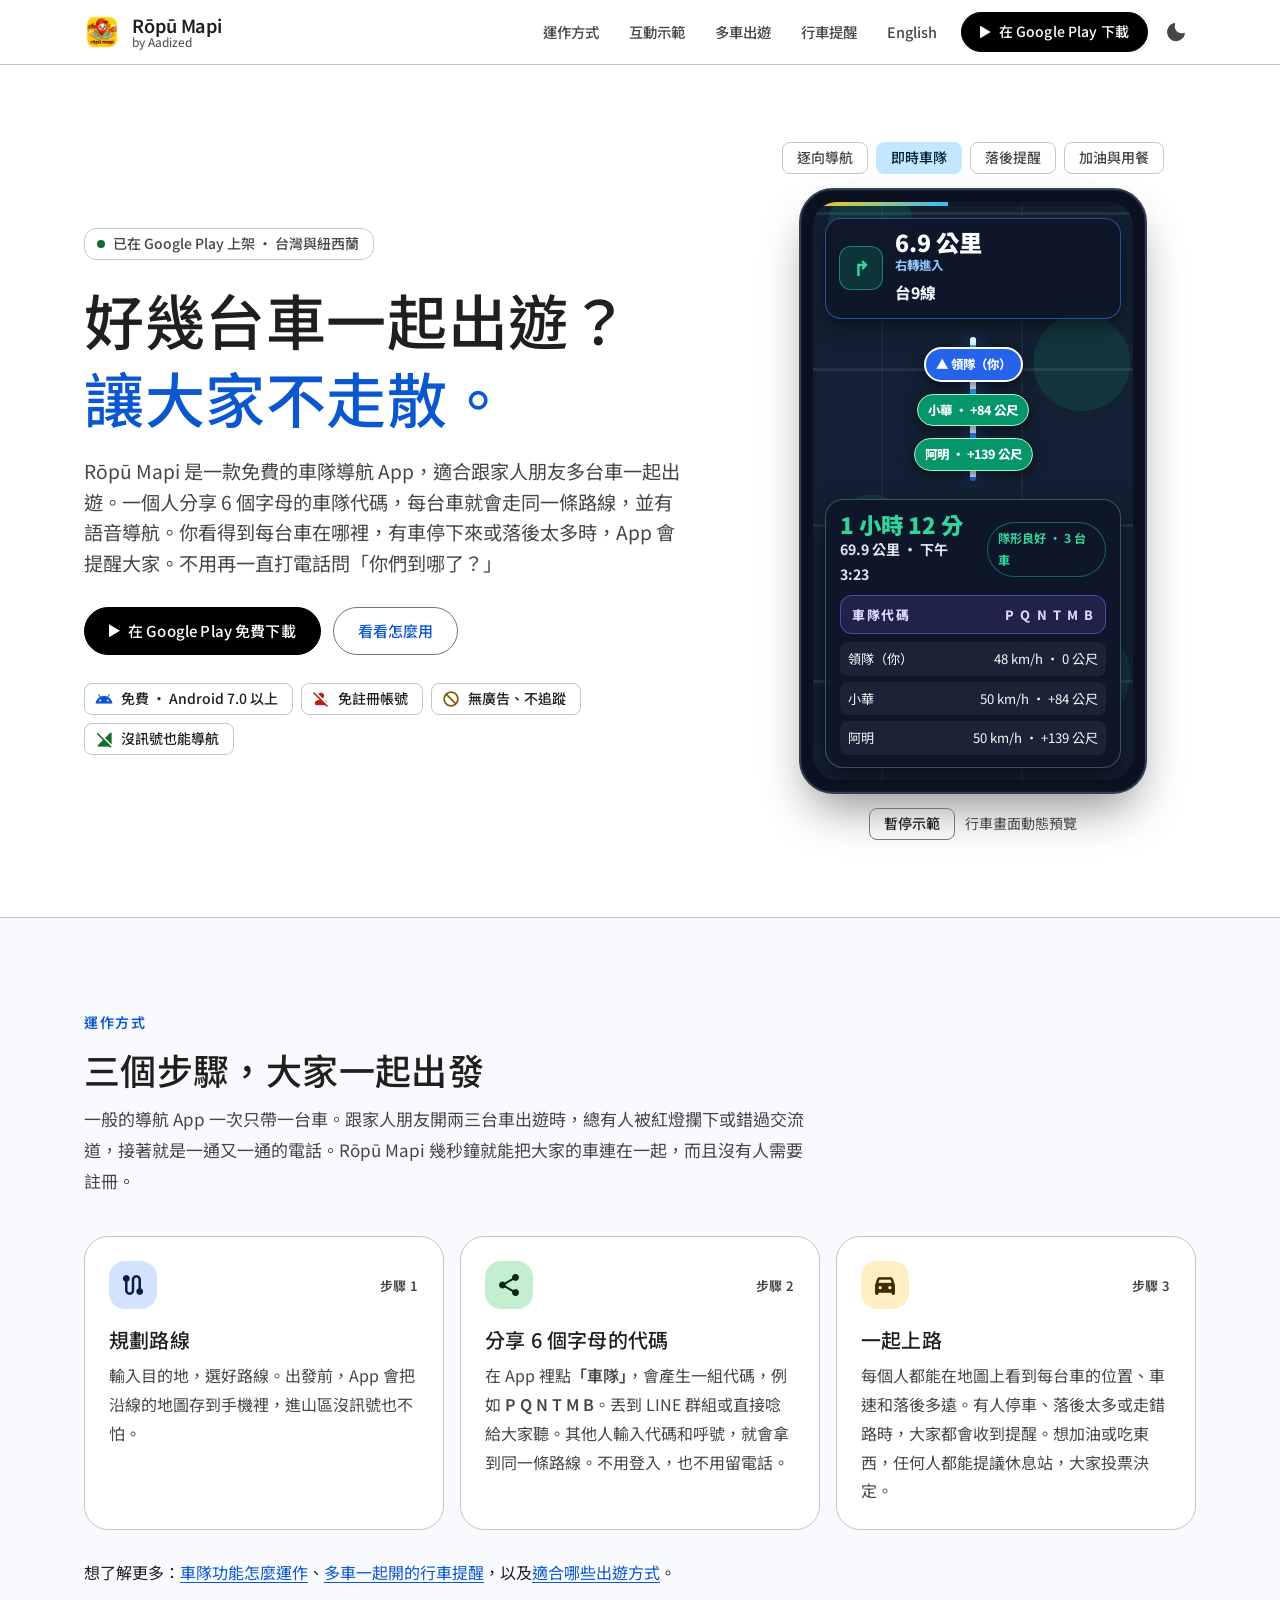
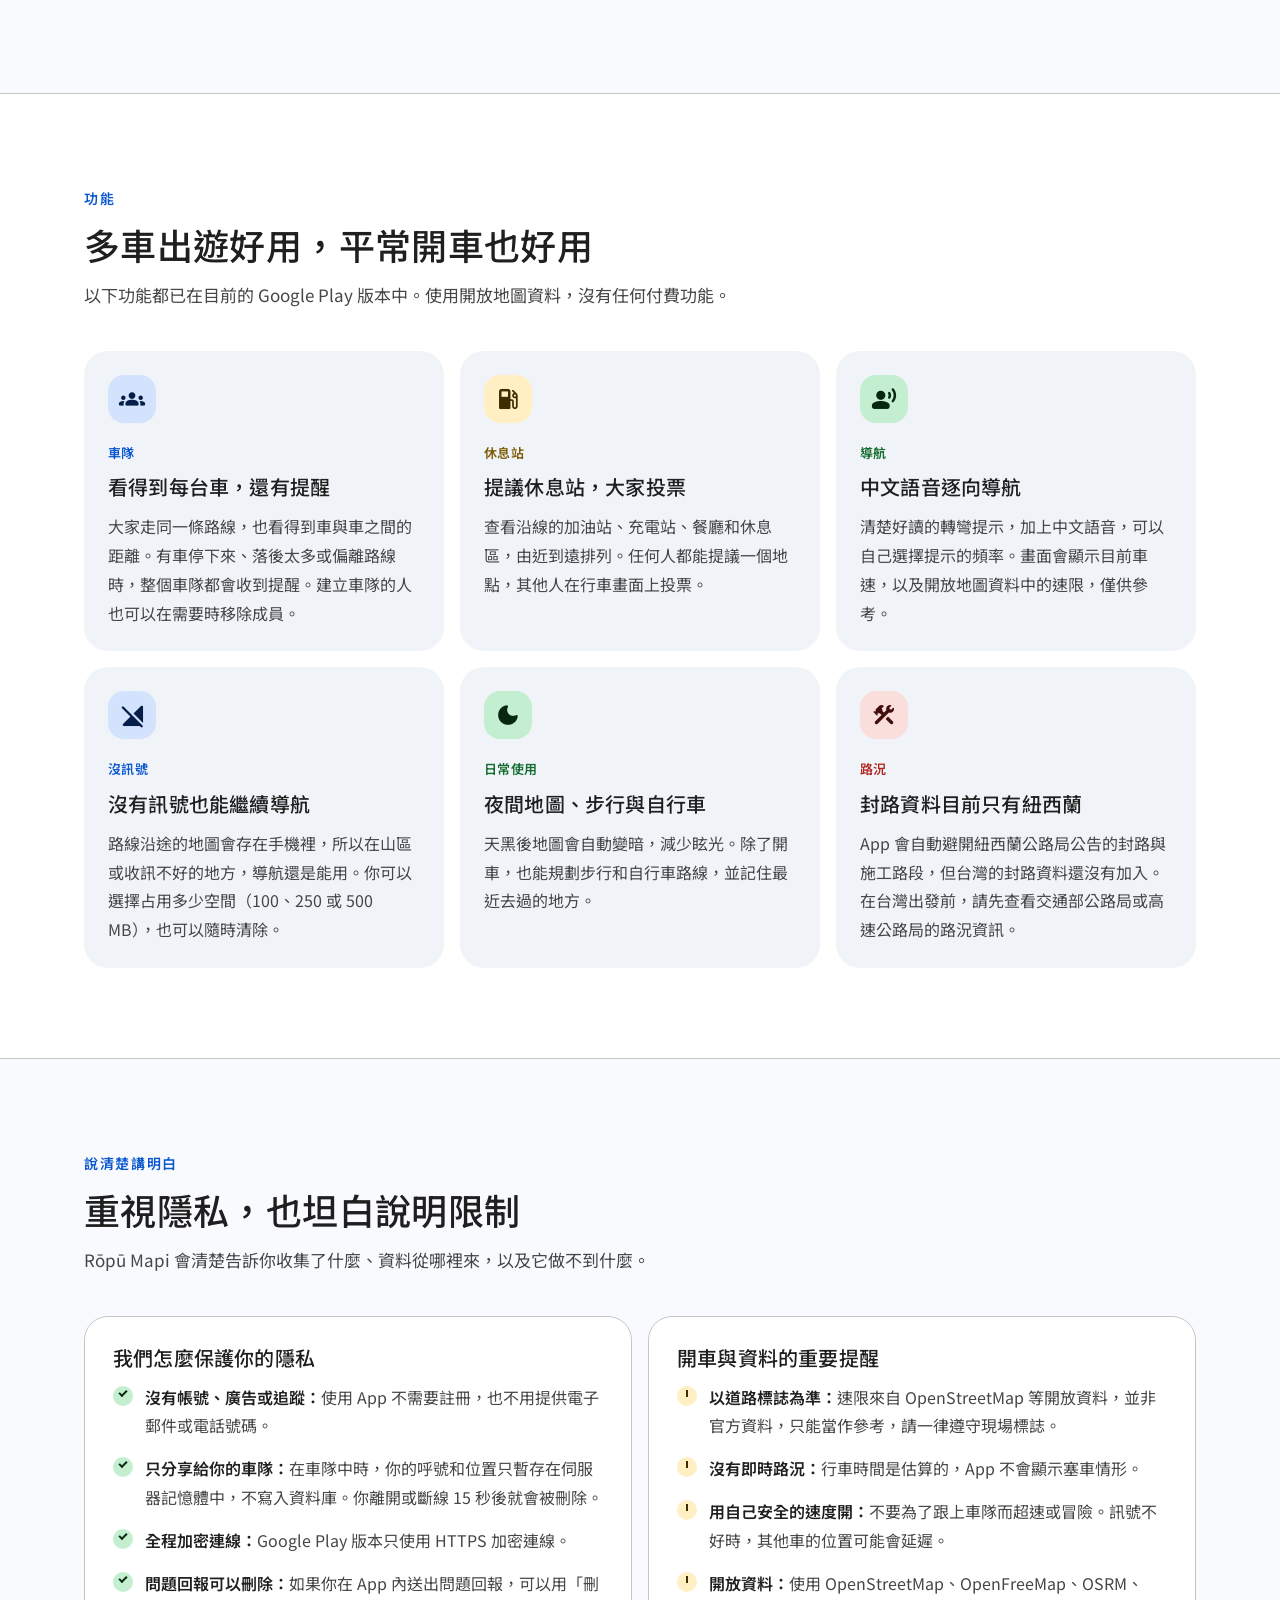
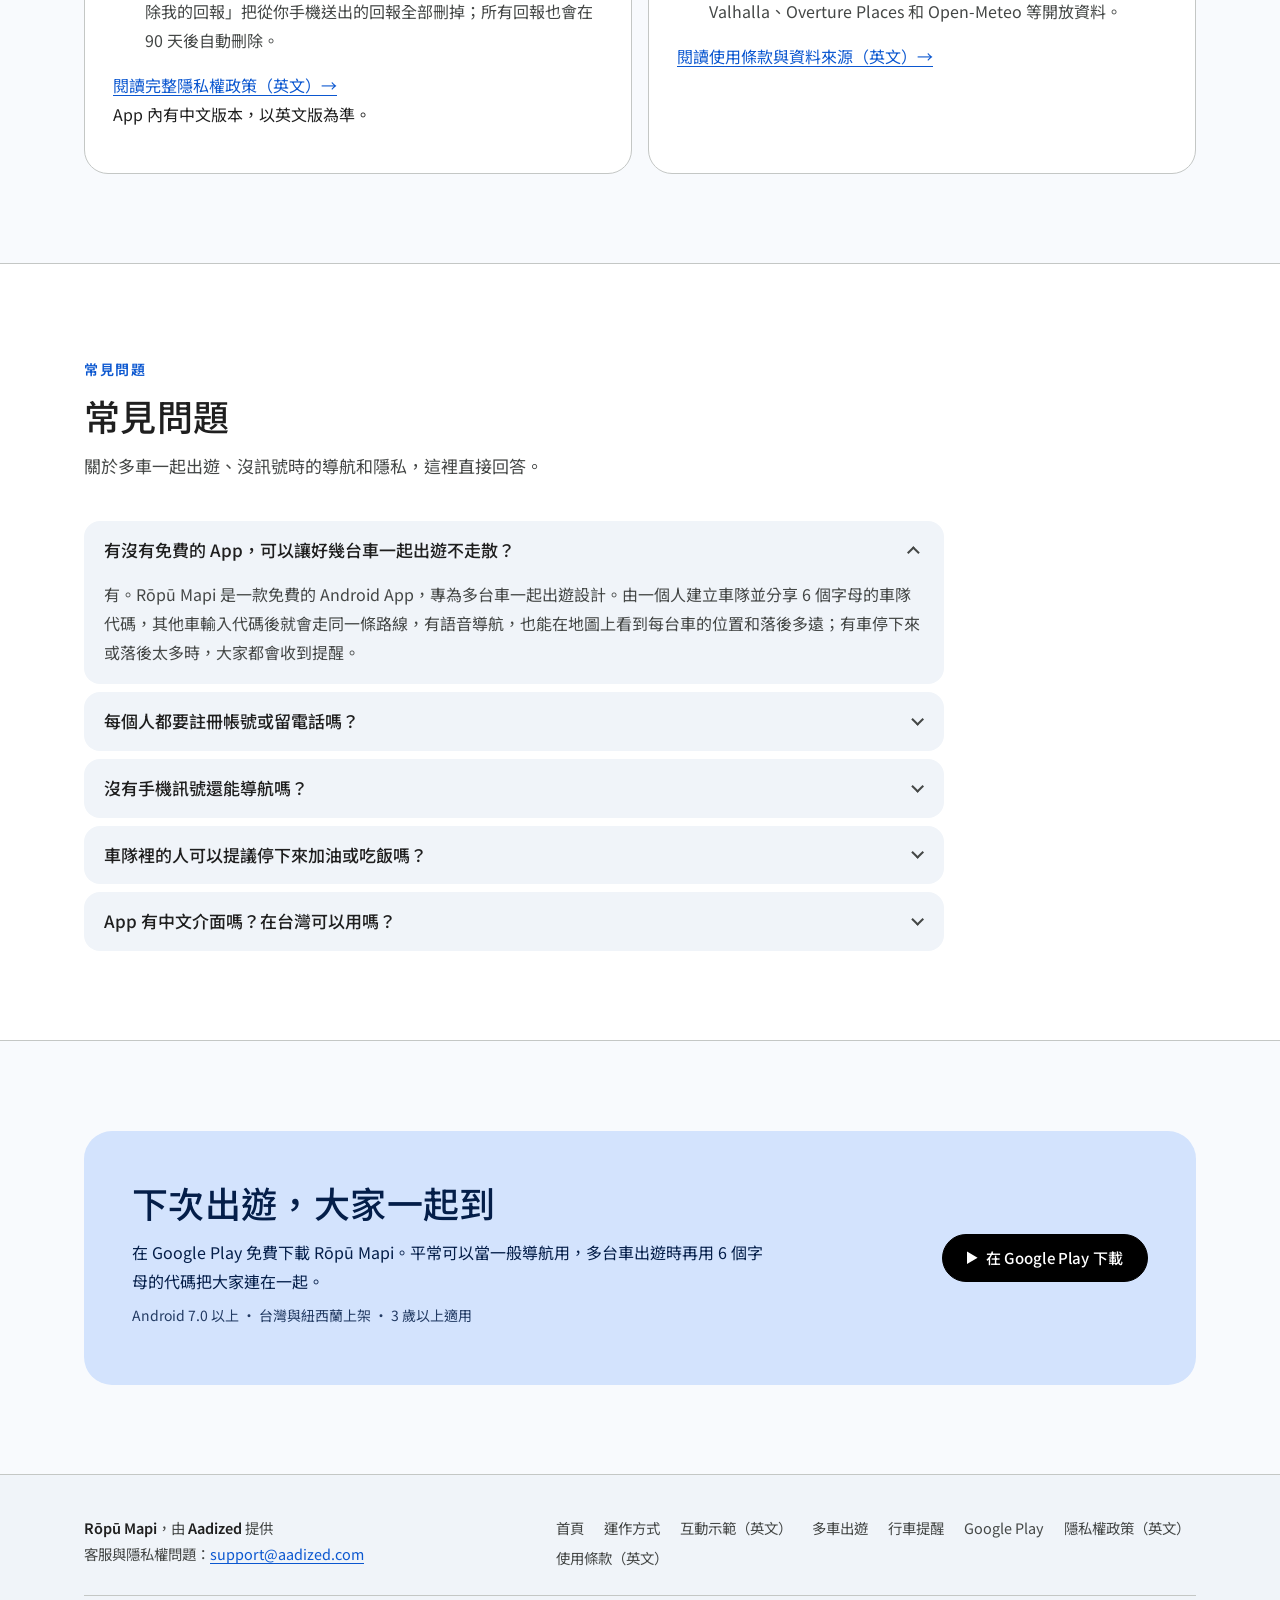
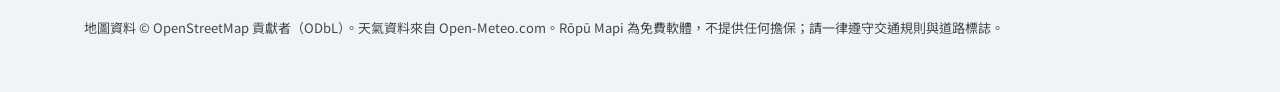
==== commit eea8bd2c: "Build #683 (36ebc3b2868cfda8126ccb1fdd5ca1913d955bcb)" ====
--- a/zh-tw/index.html
+++ b/zh-tw/index.html
@@ -6,8 +6,8 @@
   <script>try{var t=localStorage.getItem("theme");if(t==="light"||t==="dark")document.documentElement.setAttribute("data-theme",t)}catch(e){}</script>
   <title>Rōpū Mapi：多車出遊不走散的免費車隊導航 App（Android）</title>
   <meta name="description" content="好幾台車一起出遊？Rōpū Mapi 是免費的 Android 車隊導航 App。分享 6 個字母的代碼，每台車走同一條路線、看得到彼此的位置，有人停車或落後時會提醒大家。免註冊、無廣告。">
-  <meta name="theme-color" content="#0B0F18" media="(prefers-color-scheme: dark)">
-  <meta name="theme-color" content="#F8F8FC" media="(prefers-color-scheme: light)">
+  <meta name="theme-color" content="#131314" media="(prefers-color-scheme: dark)">
+  <meta name="theme-color" content="#FFFFFF" media="(prefers-color-scheme: light)">
   <link rel="canonical" href="https://aadized.com/zh-tw/">
   <link rel="alternate" hreflang="zh-Hant-TW" href="https://aadized.com/zh-tw/">
   <link rel="alternate" hreflang="en" href="https://aadized.com/">
@@ -29,7 +29,7 @@
   <link rel="apple-touch-icon" href="/assets/aadized-apple-touch-icon.png">
   <link rel="preconnect" href="https://fonts.googleapis.com">
   <link rel="preconnect" href="https://fonts.gstatic.com" crossorigin>
-  <link rel="stylesheet" href="https://fonts.googleapis.com/css2?family=Noto+Sans+TC:wght@400..900&family=Roboto+Flex:opsz,wght@8..144,400..800&display=swap">
+  <link rel="stylesheet" href="https://fonts.googleapis.com/css2?family=Google+Sans+Flex:opsz,wght@6..144,400..800&family=Noto+Sans+TC:wght@400..700&display=swap">
   <link rel="stylesheet" href="https://fonts.googleapis.com/css2?family=Material+Symbols+Rounded:opsz,wght,FILL,GRAD@24,500,1,0&icon_names=android,block,construction,dark_mode,directions_car,groups,local_gas_station,person_off,record_voice_over,route,share,signal_cellular_off&display=block">
   <link rel="stylesheet" href="/styles.css">
   <script type="application/ld+json">
@@ -105,26 +105,20 @@
   <header class="site-header">
     <div class="container header-inner">
       <a class="brand-link" href="/zh-tw/">
-        <img class="brand-logo" src="/assets/logo-80.png" width="40" height="40" alt="Rōpū Mapi 圖示">
+        <img class="brand-logo" src="/assets/logo-80.png" width="36" height="36" alt="Rōpū Mapi 圖示">
         <span class="brand-text">
           <span class="brand-name">Rōpū Mapi</span>
           <span class="brand-by">by Aadized</span>
         </span>
       </a>
-
-      <button class="nav-toggle" type="button" data-nav-toggle aria-expanded="false" aria-controls="primary-nav">
-        選單
-      </button>
-
+      <button class="nav-toggle" type="button" data-nav-toggle aria-expanded="false" aria-controls="primary-nav">選單</button>
       <nav class="nav-links" id="primary-nav" data-nav-links aria-label="主要導覽">
-        <a href="/zh-tw/" aria-current="page">首頁</a>
         <a href="/zh-tw/convoy-mode.html">運作方式</a>
+        <a href="/demo.html" hreflang="en">互動示範</a>
         <a href="/zh-tw/group-road-trips.html">多車出遊</a>
         <a href="/zh-tw/how-to-drive-in-convoy.html">行車提醒</a>
         <a href="/" lang="en" hreflang="en">English</a>
-        <a class="btn btn-primary btn-sm" href="https://play.google.com/store/apps/details?id=app.ropumapi.convoy&amp;hl=zh_TW" target="_blank" rel="noopener noreferrer">
-          在 Google Play 下載
-        </a>
+        <a class="btn btn-primary btn-sm" href="https://play.google.com/store/apps/details?id=app.ropumapi.convoy&amp;hl=zh_TW" target="_blank" rel="noopener noreferrer">在 Google Play 下載</a>
       </nav>
     </div>
   </header>
@@ -552,13 +546,14 @@
   <footer class="site-footer">
     <div class="container">
       <div class="footer-grid">
-        <div>
-          <strong style="color: var(--text-primary);">Rōpū Mapi</strong> &mdash; 由 <strong style="color: var(--text-primary);">Aadized</strong> 提供
-          <div style="margin-top: 4px;">客服與隱私權問題：<a href="mailto:support@aadized.com">support@aadized.com</a></div>
+        <div class="footer-brand">
+          <strong>Rōpū Mapi</strong>，由 <strong>Aadized</strong> 提供
+          <div>客服與隱私權問題：<a href="mailto:support@aadized.com">support@aadized.com</a></div>
         </div>
         <nav class="footer-links" aria-label="頁尾導覽">
           <a href="/zh-tw/">首頁</a>
           <a href="/zh-tw/convoy-mode.html">運作方式</a>
+          <a href="/demo.html" hreflang="en">互動示範（英文）</a>
           <a href="/zh-tw/group-road-trips.html">多車出遊</a>
           <a href="/zh-tw/how-to-drive-in-convoy.html">行車提醒</a>
           <a href="https://play.google.com/store/apps/details?id=app.ropumapi.convoy&amp;hl=zh_TW" target="_blank" rel="noopener noreferrer">Google Play</a>
@@ -566,9 +561,7 @@
           <a href="/terms.html" hreflang="en">使用條款（英文）</a>
         </nav>
       </div>
-      <p class="footer-note">
-        地圖資料 &copy; OpenStreetMap 貢獻者（ODbL）。天氣資料來自 Open-Meteo.com。Rōpū Mapi 為免費軟體，不提供任何擔保；請一律遵守交通規則與道路標誌。
-      </p>
+      <p class="footer-note">地圖資料 &copy; OpenStreetMap 貢獻者（ODbL）。天氣資料來自 Open-Meteo.com。Rōpū Mapi 為免費軟體，不提供任何擔保；請一律遵守交通規則與道路標誌。</p>
     </div>
   </footer>
 
--- a/styles.css
+++ b/styles.css
@@ -1,355 +1,1160 @@
 /* ==========================================================================
-   Rōpū Mapi — aadized.com Design System
-   Grounded in DESIGN_SYSTEM.md, apps/server/public/index.html, and Play Store
-   branding (dark OLED slate HUD + warm yellow/maroon brand identity).
+   Rōpū Mapi — aadized.com
+   Google Material 3 baseline: neutral surfaces, Google blue as the primary
+   colour, and red / yellow / green kept to icons and status colours.
+   Type: Google Sans Flex (Noto Sans TC on the Chinese pages).
+
+   Theme: no data-theme follows the device; data-theme="light" or "dark"
+   is the saved choice from the switch in the top bar (see app.js).
    ========================================================================== */
 
 :root {
-  /* Base OLED & HUD surfaces */
-  --bg-canvas: #050811;
+  color-scheme: light;
+
+  /* Surfaces */
+  --md-bg: #FFFFFF;
+  --md-surface: #FFFFFF;
+  --md-surface-1: #F8FAFD;
+  --md-surface-2: #F0F4F9;
+  --md-surface-3: #E9EEF6;
+  --md-on-surface: #1F1F1F;
+  --md-on-surface-variant: #444746;
+  --md-outline: #747775;
+  --md-outline-variant: #C4C7C5;
+
+  /* Primary: Google blue */
+  --md-primary: #0B57D0;
+  --md-on-primary: #FFFFFF;
+  --md-primary-container: #D3E3FD;
+  --md-on-primary-container: #041E49;
+  --md-secondary-container: #C2E7FF;
+  --md-on-secondary-container: #001D35;
+
+  /* Accent tones: icon tiles and status */
+  --g-blue: #0B57D0;      --g-blue-c: #D3E3FD;   --g-on-blue-c: #041E49;
+  --g-red: #B3261E;       --g-red-c: #F9DEDC;    --g-on-red-c: #410E0B;
+  --g-yellow: #7C5800;    --g-yellow-c: #FFEFC2; --g-on-yellow-c: #3D2E00;
+  --g-green: #146C2E;     --g-green-c: #C4EED0;  --g-on-green-c: #072711;
+
+  /* State layers and elevation */
+  --md-hover: rgba(31, 31, 31, 0.08);
+  --md-press: rgba(31, 31, 31, 0.12);
+  --md-elev-1: 0 1px 2px rgba(0, 0, 0, 0.3), 0 1px 3px 1px rgba(0, 0, 0, 0.15);
+  --md-elev-2: 0 1px 2px rgba(0, 0, 0, 0.3), 0 2px 6px 2px rgba(0, 0, 0, 0.15);
+
+  /* Shape */
+  --r-xs: 8px;
+  --r-sm: 12px;
+  --r-md: 16px;
+  --r-lg: 24px;
+  --r-xl: 28px;
+  --r-full: 9999px;
+
+  --container-max: 1160px;
+  --font: "Google Sans Flex", "Google Sans", Roboto, system-ui, -apple-system, "Segoe UI", Arial, sans-serif;
+  --font-zh: "Google Sans Flex", "Noto Sans TC", "PingFang TC", "Microsoft JhengHei", sans-serif;
+
+  /* Play button border: white edge on dark surfaces, none needed on light */
+  --play-border: #000000;
+}
+
+@media (prefers-color-scheme: dark) {
+  :root:not([data-theme="light"]) {
+    color-scheme: dark;
+    --md-bg: #131314;
+    --md-surface: #131314;
+    --md-surface-1: #1B1B1C;
+    --md-surface-2: #1E1F20;
+    --md-surface-3: #282A2C;
+    --md-on-surface: #E3E3E3;
+    --md-on-surface-variant: #C4C7C5;
+    --md-outline: #8E918F;
+    --md-outline-variant: #444746;
+    --md-primary: #A8C7FA;
+    --md-on-primary: #062E6F;
+    --md-primary-container: #0842A0;
+    --md-on-primary-container: #D3E3FD;
+    --md-secondary-container: #004A77;
+    --md-on-secondary-container: #C2E7FF;
+    --g-blue: #A8C7FA;   --g-blue-c: #0842A0;   --g-on-blue-c: #D3E3FD;
+    --g-red: #F2B8B5;    --g-red-c: #8C1D18;    --g-on-red-c: #F9DEDC;
+    --g-yellow: #FDD663; --g-yellow-c: #5C4300; --g-on-yellow-c: #FFEFC2;
+    --g-green: #6DD58C;  --g-green-c: #0F5223;  --g-on-green-c: #C4EED0;
+    --md-hover: rgba(227, 227, 227, 0.08);
+    --md-press: rgba(227, 227, 227, 0.12);
+    --md-elev-1: 0 1px 3px 1px rgba(0, 0, 0, 0.15), 0 1px 2px rgba(0, 0, 0, 0.3);
+    --md-elev-2: 0 2px 6px 2px rgba(0, 0, 0, 0.15), 0 1px 2px rgba(0, 0, 0, 0.3);
+    --play-border: rgba(255, 255, 255, 0.32);
+  }
+}
+
+:root[data-theme="dark"] {
+  color-scheme: dark;
+  --md-bg: #131314;
+  --md-surface: #131314;
+  --md-surface-1: #1B1B1C;
+  --md-surface-2: #1E1F20;
+  --md-surface-3: #282A2C;
+  --md-on-surface: #E3E3E3;
+  --md-on-surface-variant: #C4C7C5;
+  --md-outline: #8E918F;
+  --md-outline-variant: #444746;
+  --md-primary: #A8C7FA;
+  --md-on-primary: #062E6F;
+  --md-primary-container: #0842A0;
+  --md-on-primary-container: #D3E3FD;
+  --md-secondary-container: #004A77;
+  --md-on-secondary-container: #C2E7FF;
+  --g-blue: #A8C7FA;   --g-blue-c: #0842A0;   --g-on-blue-c: #D3E3FD;
+  --g-red: #F2B8B5;    --g-red-c: #8C1D18;    --g-on-red-c: #F9DEDC;
+  --g-yellow: #FDD663; --g-yellow-c: #5C4300; --g-on-yellow-c: #FFEFC2;
+  --g-green: #6DD58C;  --g-green-c: #0F5223;  --g-on-green-c: #C4EED0;
+  --md-hover: rgba(227, 227, 227, 0.08);
+  --md-press: rgba(227, 227, 227, 0.12);
+  --md-elev-1: 0 1px 3px 1px rgba(0, 0, 0, 0.15), 0 1px 2px rgba(0, 0, 0, 0.3);
+  --md-elev-2: 0 2px 6px 2px rgba(0, 0, 0, 0.15), 0 1px 2px rgba(0, 0, 0, 0.3);
+  --play-border: rgba(255, 255, 255, 0.32);
+}
+
+/* ---------- Base ---------- */
+
+*,
+*::before,
+*::after {
+  box-sizing: border-box;
+}
+
+html {
+  scroll-behavior: smooth;
+  -webkit-text-size-adjust: 100%;
+}
+
+body {
+  margin: 0;
+  background: var(--md-bg);
+  color: var(--md-on-surface);
+  font-family: var(--font);
+  font-size: 1rem;
+  line-height: 1.6;
+  font-optical-sizing: auto;
+  -webkit-font-smoothing: antialiased;
+  text-rendering: optimizeLegibility;
+}
+
+img,
+svg {
+  max-width: 100%;
+}
+
+a {
+  color: var(--md-primary);
+  text-underline-offset: 3px;
+}
+
+a:hover {
+  text-decoration-thickness: 2px;
+}
+
+:focus-visible {
+  outline: 3px solid var(--md-primary);
+  outline-offset: 2px;
+}
+
+h1,
+h2,
+h3 {
+  color: var(--md-on-surface);
+  font-weight: 500;
+  text-wrap: balance;
+}
+
+h2 {
+  font-size: clamp(1.75rem, 3.2vw, 2.25rem);
+  line-height: 1.2;
+  letter-spacing: -0.01em;
+  margin: 0 0 12px;
+}
+
+h3 {
+  font-size: 1.25rem;
+  line-height: 1.35;
+  margin: 0 0 8px;
+}
+
+p {
+  margin: 0 0 1em;
+}
+
+strong {
+  font-weight: 600;
+}
+
+.container {
+  width: 100%;
+  max-width: var(--container-max);
+  margin: 0 auto;
+  padding-left: max(16px, env(safe-area-inset-left, 0px));
+  padding-right: max(16px, env(safe-area-inset-right, 0px));
+}
+
+@media (min-width: 720px) {
+  .container {
+    padding-left: 24px;
+    padding-right: 24px;
+  }
+}
+
+.tabular {
+  font-variant-numeric: tabular-nums;
+}
+
+.skip-link {
+  position: absolute;
+  left: 12px;
+  top: -60px;
+  z-index: 100;
+  padding: 10px 16px;
+  border-radius: var(--r-full);
+  background: var(--md-primary);
+  color: var(--md-on-primary);
+  font-weight: 600;
+  text-decoration: none;
+}
+
+.skip-link:focus {
+  top: 12px;
+}
+
+/* Material Symbols Rounded (filled) */
+.msr {
+  font-family: "Material Symbols Rounded";
+  font-weight: normal;
+  font-style: normal;
+  font-size: 24px;
+  line-height: 1;
+  letter-spacing: normal;
+  text-transform: none;
+  white-space: nowrap;
+  direction: ltr;
+  display: inline-block;
+  font-feature-settings: "liga";
+  -webkit-font-smoothing: antialiased;
+  font-variation-settings: "FILL" 1, "wght" 500, "GRAD" 0, "opsz" 24;
+}
+
+/* ---------- Top app bar ---------- */
+
+.site-header {
+  position: sticky;
+  top: 0;
+  z-index: 50;
+  background: var(--md-surface);
+  border-bottom: 1px solid var(--md-outline-variant);
+  padding-top: env(safe-area-inset-top, 0px);
+}
+
+.header-inner {
+  display: flex;
+  align-items: center;
+  gap: 8px;
+  min-height: 64px;
+}
+
+.back-link {
+  display: inline-flex;
+  align-items: center;
+  gap: 6px;
+  height: 40px;
+  padding: 0 14px 0 8px;
+  margin-right: 4px;
+  border-radius: var(--r-full);
+  color: var(--md-on-surface);
+  font-size: 0.875rem;
+  font-weight: 500;
+  text-decoration: none;
+  flex: none;
+}
+
+.back-link:hover {
+  background: var(--md-hover);
+  text-decoration: none;
+}
+
+.back-link svg {
+  width: 24px;
+  height: 24px;
+}
+
+.brand-link {
+  display: inline-flex;
+  align-items: center;
+  gap: 12px;
+  margin-right: auto;
+  color: var(--md-on-surface);
+  text-decoration: none;
+  min-width: 0;
+}
+
+.brand-logo {
+  width: 36px;
+  height: 36px;
+  border-radius: 10px;
+  flex: none;
+}
+
+.brand-text {
+  display: flex;
+  flex-direction: column;
+  line-height: 1.15;
+  min-width: 0;
+}
+
+.brand-name {
+  white-space: nowrap;
+  font-size: 1.125rem;
+  font-weight: 600;
+  letter-spacing: -0.005em;
+}
+
+.brand-by {
+  white-space: nowrap;
+  font-size: 0.75rem;
+  color: var(--md-on-surface-variant);
+}
+
+.nav-links {
+  display: flex;
+  align-items: center;
+  gap: 2px;
+  order: 1;
+}
+
+.nav-links a:not(.btn) {
+  display: inline-flex;
+  align-items: center;
+  height: 40px;
+  padding: 0 14px;
+  border-radius: var(--r-full);
+  color: var(--md-on-surface-variant);
+  font-size: 0.9rem;
+  font-weight: 500;
+  text-decoration: none;
+  white-space: nowrap;
+}
+
+.nav-links a:not(.btn):hover {
+  background: var(--md-hover);
+  color: var(--md-on-surface);
+}
+
+.nav-links a[aria-current="page"] {
+  background: var(--md-secondary-container);
+  color: var(--md-on-secondary-container) !important;
+}
+
+.nav-links .btn {
+  margin-left: 8px;
+}
+
+.theme-toggle {
+  order: 2;
+  display: inline-grid;
+  place-items: center;
+  width: 40px;
+  height: 40px;
+  flex: none;
+  padding: 0;
+  border: 0;
+  border-radius: var(--r-full);
+  background: transparent;
+  color: var(--md-on-surface-variant);
+  cursor: pointer;
+}
+
+.theme-toggle:hover {
+  background: var(--md-hover);
+  color: var(--md-on-surface);
+}
+
+.theme-toggle svg {
+  width: 22px;
+  height: 22px;
+}
+
+.nav-toggle {
+  order: 3;
+  display: none;
+  align-items: center;
+  height: 40px;
+  padding: 0 16px;
+  border: 1px solid var(--md-outline);
+  border-radius: var(--r-full);
+  background: transparent;
+  color: var(--md-on-surface);
+  font: inherit;
+  font-size: 0.875rem;
+  font-weight: 500;
+  cursor: pointer;
+}
+
+.nav-toggle:hover {
+  background: var(--md-hover);
+}
+
+@media (max-width: 1120px) {
+  .nav-toggle {
+    display: inline-flex;
+  }
+
+  .nav-links {
+    display: none;
+    position: absolute;
+    top: 100%;
+    left: 0;
+    right: 0;
+    flex-direction: column;
+    align-items: stretch;
+    gap: 2px;
+    padding: 8px max(16px, env(safe-area-inset-left, 0px)) 16px;
+    background: var(--md-surface-2);
+    border-bottom: 1px solid var(--md-outline-variant);
+    box-shadow: var(--md-elev-2);
+  }
+
+  .nav-links.is-open {
+    display: flex;
+  }
+
+  .nav-links a:not(.btn) {
+    height: 48px;
+    padding: 0 16px;
+    font-size: 1rem;
+  }
+
+  .nav-links .btn {
+    margin: 8px 0 0;
+    justify-content: center;
+  }
+}
+
+@media (max-width: 480px) {
+  .back-link span {
+    display: none;
+  }
+
+  .back-link {
+    width: 40px;
+    padding: 0;
+    justify-content: center;
+    margin-right: 0;
+  }
+
+  .brand-by {
+    display: none;
+  }
+}
+
+/* ---------- Buttons ---------- */
+
+.btn {
+  display: inline-flex;
+  align-items: center;
+  justify-content: center;
+  gap: 8px;
+  min-height: 48px;
+  padding: 0 24px;
+  border-radius: var(--r-full);
+  border: 1px solid transparent;
+  font: inherit;
+  font-size: 0.9375rem;
+  font-weight: 500;
+  letter-spacing: 0.01em;
+  text-decoration: none;
+  white-space: nowrap;
+  cursor: pointer;
+  transition: box-shadow 0.15s ease, background-color 0.15s ease;
+}
+
+.btn:hover {
+  text-decoration: none;
+}
+
+.btn-sm {
+  min-height: 40px;
+  padding: 0 18px;
+  font-size: 0.875rem;
+}
+
+.btn-primary {
+  background: var(--md-primary);
+  color: var(--md-on-primary);
+}
+
+.btn-primary:hover {
+  box-shadow: var(--md-elev-1);
+  background: color-mix(in srgb, var(--md-primary) 92%, var(--md-on-primary));
+}
+
+.btn-secondary {
+  background: transparent;
+  color: var(--md-primary);
+  border-color: var(--md-outline);
+}
+
+.btn-secondary:hover {
+  background: color-mix(in srgb, var(--md-primary) 8%, transparent);
+}
+
+/* Google Play buttons: black with white text in both themes, like the Play badge */
+.btn[href*="play.google.com"] {
+  background: #000000;
+  color: #FFFFFF;
+  border: 1px solid var(--play-border);
+  box-shadow: none;
+}
+
+.btn[href*="play.google.com"]:hover {
+  background: #202124;
+  color: #FFFFFF;
+  box-shadow: var(--md-elev-2);
+}
+
+.btn[href*="play.google.com"]::before {
+  content: "";
+  width: 11px;
+  height: 13px;
+  flex: none;
+  background: currentColor;
+  clip-path: polygon(0 0, 100% 50%, 0 100%);
+}
+
+/* ---------- Hero (home) ---------- */
+
+.hero {
+  padding: clamp(40px, 6vw, 80px) 0 clamp(48px, 6vw, 88px);
+}
+
+.hero-grid {
+  display: grid;
+  grid-template-columns: minmax(0, 1.15fr) minmax(0, 0.85fr);
+  gap: clamp(32px, 5vw, 64px);
+  align-items: center;
+}
+
+@media (max-width: 900px) {
+  .hero-grid {
+    grid-template-columns: minmax(0, 1fr);
+  }
+}
+
+.eyebrow {
+  display: inline-flex;
+  align-items: center;
+  gap: 8px;
+  min-height: 32px;
+  padding: 0 14px 0 12px;
+  margin-bottom: 20px;
+  border-radius: var(--r-sm);
+  border: 1px solid var(--md-outline-variant);
+  color: var(--md-on-surface-variant);
+  font-size: 0.875rem;
+  font-weight: 500;
+}
+
+.eyebrow-dot {
+  width: 8px;
+  height: 8px;
+  border-radius: 50%;
+  background: var(--g-green);
+}
+
+.hero h1 {
+  margin: 0 0 20px;
+  font-size: clamp(2.4rem, 5.2vw, 3.75rem);
+  line-height: 1.08;
+  letter-spacing: -0.025em;
+  font-weight: 500;
+}
+
+.hero h1 .accent {
+  display: block;
+  color: var(--md-primary);
+}
+
+.hero-lead {
+  margin: 0 0 28px;
+  max-width: 58ch;
+  font-size: clamp(1.05rem, 1.6vw, 1.2rem);
+  line-height: 1.6;
+  color: var(--md-on-surface-variant);
+}
+
+.hero-actions {
+  display: flex;
+  flex-wrap: wrap;
+  gap: 12px;
+  margin-bottom: 28px;
+}
+
+/* Trust chips: M3 assist chips, one Google colour each */
+.trust-strip {
+  display: flex;
+  flex-wrap: wrap;
+  gap: 8px;
+  padding: 0;
+  margin: 0;
+  list-style: none;
+}
+
+.trust-strip li {
+  display: inline-flex;
+  align-items: center;
+  gap: 8px;
+  min-height: 32px;
+  padding: 0 14px 0 10px;
+  border-radius: var(--r-xs);
+  border: 1px solid var(--md-outline-variant);
+  color: var(--md-on-surface);
+  font-size: 0.875rem;
+  font-weight: 500;
+}
+
+.trust-strip .msr {
+  font-size: 18px;
+}
+
+.trust-strip li:nth-child(4n + 1) .msr { color: var(--g-blue); }
+.trust-strip li:nth-child(4n + 2) .msr { color: var(--g-red); }
+.trust-strip li:nth-child(4n + 3) .msr { color: var(--g-yellow); }
+.trust-strip li:nth-child(4n + 4) .msr { color: var(--g-green); }
+
+/* ---------- Sections ---------- */
+
+.section {
+  padding: clamp(56px, 7vw, 96px) 0;
+}
+
+.section-alt {
+  background: var(--md-surface-1);
+  border-top: 1px solid var(--md-outline-variant);
+  border-bottom: 1px solid var(--md-outline-variant);
+}
+
+.section-head {
+  max-width: 720px;
+  margin-bottom: 40px;
+}
+
+.section-head p {
+  color: var(--md-on-surface-variant);
+  font-size: 1.0625rem;
+  margin: 0;
+}
+
+.section-kicker {
+  display: inline-block;
+  margin-bottom: 10px;
+  color: var(--md-primary);
+  font-size: 0.875rem;
+  font-weight: 600;
+  letter-spacing: 0.02em;
+}
+
+/* Steps */
+.steps-grid {
+  display: grid;
+  grid-template-columns: repeat(3, minmax(0, 1fr));
+  gap: 16px;
+}
+
+@media (max-width: 860px) {
+  .steps-grid {
+    grid-template-columns: minmax(0, 1fr);
+  }
+}
+
+.step-card,
+.feature-card,
+.info-panel {
+  padding: 24px;
+  border-radius: var(--r-lg);
+  background: var(--md-surface-2);
+}
+
+.section-alt .step-card,
+.section-alt .info-panel {
+  background: var(--md-surface);
+  border: 1px solid var(--md-outline-variant);
+}
+
+.step-card p,
+.feature-card p {
+  margin: 0;
+  color: var(--md-on-surface-variant);
+}
+
+.step-head {
+  display: flex;
+  align-items: center;
+  justify-content: space-between;
+  margin-bottom: 18px;
+}
+
+.step-icon {
+  display: inline-grid;
+  place-items: center;
+  width: 48px;
+  height: 48px;
+  border-radius: var(--r-md);
+  font-size: 26px;
+}
+
+.step-card:nth-child(3n + 1) .step-icon { background: var(--g-blue-c); color: var(--g-on-blue-c); }
+.step-card:nth-child(3n + 2) .step-icon { background: var(--g-green-c); color: var(--g-on-green-c); }
+.step-card:nth-child(3n + 3) .step-icon { background: var(--g-yellow-c); color: var(--g-on-yellow-c); }
+
+.step-num {
+  color: var(--md-on-surface-variant);
+  font-size: 0.8125rem;
+  font-weight: 600;
+  letter-spacing: 0.04em;
+  text-transform: uppercase;
+}
+
+/* Features */
+.feature-grid {
+  display: grid;
+  grid-template-columns: repeat(3, minmax(0, 1fr));
+  gap: 16px;
+}
+
+@media (max-width: 960px) {
+  .feature-grid {
+    grid-template-columns: repeat(2, minmax(0, 1fr));
+  }
+}
+
+@media (max-width: 620px) {
+  .feature-grid {
+    grid-template-columns: minmax(0, 1fr);
+  }
+}
+
+.feature-card {
+  display: flex;
+  flex-direction: column;
+  gap: 4px;
+  transition: background-color 0.15s ease;
+}
+
+.feature-card:hover {
+  background: var(--md-surface-3);
+}
+
+.feature-icon {
+  display: inline-grid;
+  place-items: center;
+  width: 48px;
+  height: 48px;
+  margin-bottom: 14px;
+  border-radius: var(--r-md);
+  font-size: 26px;
+}
+
+.feature-badge {
+  align-self: flex-start;
+  margin-bottom: 6px;
+  font-size: 0.8125rem;
+  font-weight: 600;
+  letter-spacing: 0.02em;
+}
+
+/* Icon tiles: Google colours, as tonal containers */
+.feature-icon.badge-violet,
+.feature-icon.badge-emerald { background: var(--g-blue-c); color: var(--g-on-blue-c); }
+.feature-icon.badge-amber { background: var(--g-yellow-c); color: var(--g-on-yellow-c); }
+.feature-icon.badge-blue,
+.feature-icon.badge-teal { background: var(--g-green-c); color: var(--g-on-green-c); }
+.feature-icon.badge-red { background: var(--g-red-c); color: var(--g-on-red-c); }
+
+.feature-badge.badge-violet,
+.feature-badge.badge-emerald { color: var(--g-blue); }
+.feature-badge.badge-amber { color: var(--g-yellow); }
+.feature-badge.badge-blue,
+.feature-badge.badge-teal { color: var(--g-green); }
+.feature-badge.badge-red { color: var(--g-red); }
+
+/* Privacy and limits */
+.split-grid {
+  display: grid;
+  grid-template-columns: repeat(2, minmax(0, 1fr));
+  gap: 16px;
+}
+
+@media (max-width: 860px) {
+  .split-grid {
+    grid-template-columns: minmax(0, 1fr);
+  }
+}
+
+.info-panel {
+  padding: 28px;
+}
+
+.check-list {
+  margin: 12px 0 0;
+  padding: 0;
+  list-style: none;
+  display: grid;
+  gap: 14px;
+}
+
+.check-list li {
+  position: relative;
+  padding-left: 32px;
+  color: var(--md-on-surface-variant);
+}
+
+.check-list li strong {
+  color: var(--md-on-surface);
+}
+
+.check-list li::before {
+  content: "";
+  position: absolute;
+  left: 0;
+  top: 3px;
+  width: 20px;
+  height: 20px;
+  border-radius: 50%;
+  background: var(--g-green-c);
+}
+
+.check-list li::after {
+  content: "";
+  position: absolute;
+  left: 6px;
+  top: 7px;
+  width: 8px;
+  height: 5px;
+  border-left: 2px solid var(--g-on-green-c);
+  border-bottom: 2px solid var(--g-on-green-c);
+  transform: rotate(-45deg);
+}
+
+.split-grid .info-panel:nth-child(2) .check-list li::before { background: var(--g-yellow-c); }
+.split-grid .info-panel:nth-child(2) .check-list li::after {
+  left: 9px;
+  top: 7px;
+  width: 2px;
+  height: 7px;
+  border: 0;
+  background: var(--g-on-yellow-c);
+  transform: none;
+}
+
+/* FAQ */
+.faq-list {
+  display: grid;
+  gap: 8px;
+  max-width: 860px;
+}
+
+.faq-item {
+  border-radius: var(--r-md);
+  background: var(--md-surface-2);
+  overflow: hidden;
+}
+
+.faq-item summary {
+  display: flex;
+  align-items: center;
+  justify-content: space-between;
+  gap: 16px;
+  min-height: 56px;
+  padding: 14px 20px;
+  font-size: 1.0625rem;
+  font-weight: 500;
+  cursor: pointer;
+  list-style: none;
+}
+
+.faq-item summary::-webkit-details-marker {
+  display: none;
+}
+
+.faq-item summary::after {
+  content: "";
+  flex: none;
+  width: 9px;
+  height: 9px;
+  margin-right: 4px;
+  border-right: 2px solid var(--md-on-surface-variant);
+  border-bottom: 2px solid var(--md-on-surface-variant);
+  transform: rotate(45deg) translateY(-3px);
+  transition: transform 0.2s ease;
+}
+
+.faq-item[open] summary::after {
+  transform: rotate(-135deg) translateY(-3px);
+}
+
+.faq-item summary:hover {
+  background: var(--md-hover);
+}
+
+.faq-answer {
+  padding: 0 20px 18px;
+  color: var(--md-on-surface-variant);
+}
+
+.faq-answer p:last-child {
+  margin-bottom: 0;
+}
+
+/* Download banner */
+.cta-banner {
+  display: flex;
+  flex-wrap: wrap;
+  align-items: center;
+  justify-content: space-between;
+  gap: 24px;
+  padding: clamp(28px, 4vw, 48px);
+  border-radius: var(--r-xl);
+  background: var(--md-primary-container);
+  color: var(--md-on-primary-container);
+}
+
+.cta-copy {
+  max-width: 640px;
+}
+
+.cta-copy h2 {
+  color: var(--md-on-primary-container);
+}
+
+.cta-copy p {
+  margin: 0 0 8px;
+}
+
+.cta-meta {
+  font-size: 0.875rem;
+  opacity: 0.85;
+}
+
+/* ---------- Document pages (guides, privacy, terms) ---------- */
+
+.doc-main {
+  padding: clamp(32px, 5vw, 64px) 0 clamp(56px, 7vw, 96px);
+}
+
+.doc-wrap {
+  max-width: 760px;
+  margin: 0 auto;
+  font-size: 1.0625rem;
+}
+
+.doc-header {
+  padding-bottom: 28px;
+  margin-bottom: 28px;
+  border-bottom: 1px solid var(--md-outline-variant);
+}
+
+.doc-header h1 {
+  margin: 0 0 14px;
+  font-size: clamp(2.1rem, 4.6vw, 3rem);
+  line-height: 1.12;
+  letter-spacing: -0.02em;
+}
+
+.doc-meta {
+  margin: 0;
+  color: var(--md-on-surface-variant);
+  font-size: 1.0625rem;
+}
+
+.doc-section {
+  margin-top: 40px;
+}
+
+.doc-section h2 {
+  font-size: clamp(1.4rem, 2.6vw, 1.75rem);
+  margin-bottom: 12px;
+}
+
+.doc-section h3 {
+  margin-top: 24px;
+}
+
+.doc-wrap ul,
+.doc-wrap ol {
+  padding-left: 1.4em;
+  margin: 0 0 1em;
+}
+
+.doc-wrap li {
+  margin-bottom: 8px;
+}
+
+.doc-wrap li::marker {
+  color: var(--md-primary);
+  font-weight: 600;
+}
+
+.doc-callout {
+  margin: 20px 0;
+  padding: 18px 20px;
+  border-radius: var(--r-md);
+  background: var(--g-blue-c);
+  color: var(--g-on-blue-c);
+}
+
+.doc-callout a {
+  color: inherit;
+}
+
+.doc-callout p:last-child {
+  margin-bottom: 0;
+}
+
+.doc-callout-danger {
+  background: var(--g-red-c);
+  color: var(--g-on-red-c);
+}
+
+.table-scroll {
+  overflow-x: auto;
+  margin: 16px 0;
+  border-radius: var(--r-md);
+  border: 1px solid var(--md-outline-variant);
+}
+
+.doc-table {
+  width: 100%;
+  border-collapse: collapse;
+  font-size: 0.9375rem;
+}
+
+.doc-table th,
+.doc-table td {
+  padding: 12px 14px;
+  text-align: left;
+  vertical-align: top;
+  border-bottom: 1px solid var(--md-outline-variant);
+}
+
+.doc-table th {
+  background: var(--md-surface-2);
+  font-weight: 600;
+}
+
+.doc-table tr:last-child td {
+  border-bottom: 0;
+}
+
+/* ---------- Footer ---------- */
+
+.site-footer {
+  padding: 40px 0 calc(40px + env(safe-area-inset-bottom, 0px));
+  background: var(--md-surface-2);
+  color: var(--md-on-surface-variant);
+  font-size: 0.9rem;
+}
+
+.footer-grid {
+  display: flex;
+  flex-wrap: wrap;
+  justify-content: space-between;
+  gap: 24px;
+}
+
+.footer-brand strong {
+  color: var(--md-on-surface);
+  font-weight: 600;
+}
+
+.footer-links {
+  display: flex;
+  flex-wrap: wrap;
+  gap: 4px 20px;
+  max-width: 640px;
+}
+
+.footer-links a {
+  color: var(--md-on-surface-variant);
+  text-decoration: none;
+}
+
+.footer-links a:hover {
+  color: var(--md-on-surface);
+  text-decoration: underline;
+}
+
+.footer-note {
+  margin-top: 24px;
+  padding-top: 20px;
+  border-top: 1px solid var(--md-outline-variant);
+  font-size: 0.8125rem;
+}
+
+/* ---------- Simple pages (404) ---------- */
+
+.center-page {
+  min-height: 60vh;
+  display: grid;
+  place-items: center;
+  text-align: center;
+  padding: 64px 0;
+}
+
+/* ---------- Traditional Chinese pages ---------- */
+
+html[lang^="zh"] body {
+  font-family: var(--font-zh);
+  line-height: 1.8;
+}
+
+html[lang^="zh"] h1,
+html[lang^="zh"] h2,
+html[lang^="zh"] h3 {
+  letter-spacing: 0.01em;
+  line-height: 1.3;
+}
+
+html[lang^="zh"] .section-kicker {
+  letter-spacing: 0.12em;
+}
+
+@media (prefers-reduced-motion: reduce) {
+  html {
+    scroll-behavior: auto;
+  }
+}
+
+/* ==========================================================================
+   Home page phone preview. The phone keeps the app's own dark driving
+   screen in both themes; only the tabs and controls around it follow M3.
+   ========================================================================== */
+
+.hud-showcase {
   --bg-surface: #0F172A;
   --bg-surface-elevated: #111C33;
   --bg-surface-subtle: #1E293B;
   --border-hud: rgba(51, 65, 85, 0.75);
   --border-strong: rgba(71, 85, 105, 0.9);
-
-  /* Text hierarchy */
   --text-primary: #F8FAFC;
   --text-secondary: #94A3B8;
   --text-muted: #64748B;
-
-  /* Brand identity (Play Store icon & banner) */
   --brand-yellow: #FACC15;
   --brand-yellow-bright: #FDE047;
-  --brand-maroon: #5C1111;
-
-  /* Functional navigation & convoy tokens */
   --route-blue: #3B82F6;
   --route-blue-deep: #2563EB;
   --route-sky: #38BDF8;
   --eta-emerald: #34D399;
-  --puck-emerald: #10B981;
-  --convoy-violet: #8B5CF6;
-  --convoy-cyan: #06B6D4;
   --alert-red: #EF4444;
   --alert-red-deep: #B91C1C;
-  --alert-amber: #F59E0B;
-  --poi-teal: #14B8A6;
-
-  /* Layout & radii */
-  --radius-sm: 10px;
-  --radius-md: 16px;
-  --radius-lg: 22px;
   --radius-pill: 9999px;
-  --container-max: 1120px;
-  --shadow-hud: 0 18px 42px rgba(0, 0, 0, 0.5);
-  --font-sans: system-ui, -apple-system, BlinkMacSystemFont, "Segoe UI", Roboto, Helvetica, Arial, sans-serif;
-}
-
-*,
-*::before,
-*::after {
-  box-sizing: border-box;
-}
-
-html {
-  scroll-behavior: smooth;
-  color-scheme: dark;
-}
-
-body {
-  margin: 0;
-  font-family: var(--font-sans);
-  font-size: 16px;
-  line-height: 1.6;
-  color: var(--text-primary);
-  background: var(--bg-canvas);
-  -webkit-font-smoothing: antialiased;
-}
-
-img,
-svg {
-  display: block;
-  max-width: 100%;
-}
-
-a {
-  color: var(--route-sky);
-  text-decoration-thickness: 1.5px;
-  text-underline-offset: 3px;
-}
-
-a:hover {
-  color: var(--brand-yellow-bright);
-}
-
-:focus-visible {
-  outline: 2.5px solid var(--brand-yellow);
-  outline-offset: 3px;
-  border-radius: 6px;
-}
-
-.skip-link {
-  position: absolute;
-  left: -9999px;
-  top: 12px;
-  z-index: 1000;
-  background: var(--brand-yellow);
-  color: var(--brand-maroon);
-  font-weight: 800;
-  padding: 10px 16px;
-  border-radius: var(--radius-sm);
-  text-decoration: none;
-}
-
-.skip-link:focus {
-  left: 12px;
-}
-
-.container {
-  width: min(100% - 32px, var(--container-max));
-  margin-inline: auto;
-}
-
-.tabular {
-  font-variant-numeric: tabular-nums;
-}
-
-/* ==========================================================================
-   Header & Navigation
-   ========================================================================== */
-
-.site-header {
-  position: sticky;
-  top: 0;
-  z-index: 100;
-  background: rgba(5, 8, 17, 0.88);
-  backdrop-filter: blur(14px);
-  -webkit-backdrop-filter: blur(14px);
-  border-bottom: 1px solid var(--border-hud);
-}
-
-.header-inner {
-  display: flex;
-  align-items: center;
-  justify-content: space-between;
-  gap: 16px;
-  min-height: 68px;
-}
-
-.brand-link {
-  display: inline-flex;
-  align-items: center;
-  gap: 12px;
-  text-decoration: none;
-  color: var(--text-primary);
-}
-
-.brand-logo {
-  width: 40px;
-  height: 40px;
-  border-radius: 10px;
-  flex: none;
-  box-shadow: 0 4px 14px rgba(250, 204, 21, 0.2);
-}
-
-.brand-text {
-  display: flex;
-  flex-direction: column;
-  line-height: 1.15;
-}
-
-.brand-name {
-  font-weight: 800;
-  font-size: 1.1rem;
-  letter-spacing: -0.01em;
-}
-
-.brand-by {
-  font-size: 0.75rem;
-  color: var(--text-secondary);
-  font-weight: 600;
-}
-
-.nav-links {
-  display: flex;
-  align-items: center;
-  gap: 22px;
-}
-
-.nav-links a {
-  color: var(--text-secondary);
-  text-decoration: none;
-  font-weight: 600;
-  font-size: 0.94rem;
-  transition: color 0.15s ease;
-}
-
-.nav-links a:hover,
-.nav-links a[aria-current="page"] {
-  color: var(--text-primary);
-}
-
-/* The Play button sits inside .nav-links; keep its own text colour. */
-.nav-links a.btn-primary,
-.nav-links a.btn-primary:hover {
-  color: var(--brand-maroon);
-}
-
-.nav-toggle {
-  display: none;
-  background: var(--bg-surface);
-  border: 1px solid var(--border-hud);
-  color: var(--text-primary);
-  border-radius: var(--radius-sm);
-  padding: 8px 12px;
-  font: inherit;
-  font-weight: 700;
-  cursor: pointer;
-}
-
-/* Buttons */
-
-.btn {
-  display: inline-flex;
-  align-items: center;
-  justify-content: center;
-  gap: 10px;
-  min-height: 48px;
-  padding: 12px 22px;
-  border-radius: var(--radius-pill);
-  font-weight: 800;
-  font-size: 0.96rem;
-  text-decoration: none;
-  border: 1.5px solid transparent;
-  cursor: pointer;
-  transition: transform 0.15s ease, background-color 0.15s ease, border-color 0.15s ease, box-shadow 0.15s ease;
-}
-
-.btn:hover {
-  transform: translateY(-1px);
-}
-
-.btn-primary {
-  background: var(--brand-yellow);
-  color: var(--brand-maroon);
-  box-shadow: 0 8px 24px rgba(250, 204, 21, 0.22);
-}
-
-.btn-primary:hover {
-  background: var(--brand-yellow-bright);
-  color: var(--brand-maroon);
-}
-
-.btn-secondary {
-  background: var(--bg-surface);
-  color: var(--text-primary);
-  border-color: var(--border-strong);
-}
-
-.btn-secondary:hover {
-  background: var(--bg-surface-elevated);
-  border-color: var(--route-blue);
-  color: var(--text-primary);
-}
-
-.btn-sm {
-  min-height: 38px;
-  padding: 8px 16px;
-  font-size: 0.88rem;
-}
-
-/* ==========================================================================
-   Hero Section
-   ========================================================================== */
-
-.hero {
-  position: relative;
-  padding: clamp(44px, 6vw, 84px) 0 clamp(48px, 6vw, 88px);
-  overflow: hidden;
-  background:
-    radial-gradient(640px 340px at 80% 18%, rgba(37, 99, 235, 0.18), transparent 70%),
-    radial-gradient(500px 300px at 15% 10%, rgba(250, 204, 21, 0.10), transparent 70%);
-}
-
-.hero-grid {
-  display: grid;
-  grid-template-columns: minmax(0, 1.1fr) minmax(0, 0.9fr);
-  gap: clamp(32px, 5vw, 60px);
-  align-items: center;
-}
-
-.eyebrow {
-  display: inline-flex;
-  align-items: center;
-  gap: 8px;
-  padding: 6px 14px;
-  border-radius: var(--radius-pill);
-  background: rgba(250, 204, 21, 0.12);
-  border: 1px solid rgba(250, 204, 21, 0.35);
-  color: var(--brand-yellow-bright);
-  font-size: 0.84rem;
-  font-weight: 700;
-  margin-bottom: 18px;
-}
-
-.eyebrow-dot {
-  width: 8px;
-  height: 8px;
-  border-radius: 50%;
-  background: var(--eta-emerald);
-  box-shadow: 0 0 10px var(--eta-emerald);
-}
-
-.hero h1 {
-  margin: 0 0 18px;
-  font-size: clamp(2.15rem, 4.4vw, 3.35rem);
-  line-height: 1.08;
-  letter-spacing: -0.025em;
-  font-weight: 900;
-}
-
-.hero h1 .accent {
-  color: var(--brand-yellow);
-}
-
-.hero-lead {
-  margin: 0 0 26px;
-  font-size: clamp(1.04rem, 1.5vw, 1.18rem);
-  color: var(--text-secondary);
-  max-width: 56ch;
-}
-
-.hero-actions {
-  display: flex;
-  flex-wrap: wrap;
-  gap: 14px;
-  margin-bottom: 24px;
-}
-
-.trust-strip {
-  display: flex;
-  flex-wrap: wrap;
-  gap: 10px 18px;
-  padding: 0;
-  margin: 0;
-  list-style: none;
-  color: var(--text-secondary);
-  font-size: 0.9rem;
-  font-weight: 600;
-}
-
-.trust-strip li {
-  display: inline-flex;
-  align-items: center;
-  gap: 7px;
-}
-
-.trust-dot {
-  width: 7px;
-  height: 7px;
-  border-radius: 50%;
-  background: var(--route-sky);
+  --shadow-hud: 0 24px 48px -12px rgba(0, 0, 0, 0.45);
 }
 
 /* ==========================================================================
@@ -857,1293 +1662,57 @@
   max-width: 340px;
 }
 
-/* ==========================================================================
-   Content Sections
-   ========================================================================== */
-
-.section {
-  padding: clamp(52px, 6.5vw, 88px) 0;
-  border-top: 1px solid rgba(30, 41, 59, 0.8);
-}
-
-.section-alt {
-  background: rgba(15, 23, 42, 0.45);
-}
-
-.section-head {
-  max-width: 68ch;
-  margin-bottom: clamp(28px, 4vw, 44px);
-}
-
-.section-kicker {
-  display: inline-block;
-  font-size: 0.78rem;
-  font-weight: 800;
-  text-transform: uppercase;
-  letter-spacing: 0.09em;
-  color: var(--brand-yellow);
-  margin-bottom: 8px;
-}
-
-.section-head h2 {
-  margin: 0 0 12px;
-  font-size: clamp(1.65rem, 3vw, 2.35rem);
-  line-height: 1.15;
-  letter-spacing: -0.02em;
-  font-weight: 900;
-}
-
-.section-head p {
-  margin: 0;
-  color: var(--text-secondary);
-  font-size: 1.03rem;
-}
-
-/* Steps Grid */
-.steps-grid {
-  display: grid;
-  grid-template-columns: repeat(3, minmax(0, 1fr));
-  gap: 20px;
-}
-
-.step-card {
-  background: var(--bg-surface);
-  border: 1px solid var(--border-hud);
-  border-radius: var(--radius-lg);
-  padding: 24px;
-  display: flex;
-  flex-direction: column;
-  gap: 10px;
-}
-
-.step-num {
-  width: 36px;
-  height: 36px;
-  border-radius: 12px;
-  background: rgba(250, 204, 21, 0.14);
-  border: 1px solid rgba(250, 204, 21, 0.4);
-  color: var(--brand-yellow);
-  font-weight: 900;
-  font-size: 1rem;
-  display: grid;
-  place-items: center;
-}
-
-.step-card h3 {
-  margin: 4px 0 0;
-  font-size: 1.12rem;
-  font-weight: 800;
-}
-
-.step-card p {
-  margin: 0;
-  color: var(--text-secondary);
-  font-size: 0.95rem;
-}
-
-/* Feature Grid */
-.feature-grid {
-  display: grid;
-  grid-template-columns: repeat(auto-fit, minmax(290px, 1fr));
-  gap: 18px;
-}
-
-.feature-card {
-  background: var(--bg-surface);
-  border: 1px solid var(--border-hud);
-  border-radius: var(--radius-md);
-  padding: 22px;
-  display: flex;
-  flex-direction: column;
-  gap: 10px;
-}
-
-.feature-badge {
-  display: inline-flex;
-  align-items: center;
-  gap: 6px;
-  width: fit-content;
-  padding: 4px 10px;
-  border-radius: var(--radius-pill);
-  font-size: 0.76rem;
-  font-weight: 800;
-  letter-spacing: 0.03em;
-}
-
-.badge-violet { background: rgba(139, 92, 246, 0.16); color: #C4B5FD; border: 1px solid rgba(139, 92, 246, 0.4); }
-.badge-blue   { background: rgba(59, 130, 246, 0.16); color: #93C5FD; border: 1px solid rgba(59, 130, 246, 0.4); }
-.badge-emerald{ background: rgba(16, 185, 129, 0.16); color: #6EE7B7; border: 1px solid rgba(16, 185, 129, 0.4); }
-.badge-amber  { background: rgba(245, 158, 11, 0.16); color: #FCD34D; border: 1px solid rgba(245, 158, 11, 0.4); }
-.badge-red    { background: rgba(239, 68, 68, 0.16);  color: #FCA5A5; border: 1px solid rgba(239, 68, 68, 0.4); }
-.badge-teal   { background: rgba(20, 184, 166, 0.16); color: #5EEAD4; border: 1px solid rgba(20, 184, 166, 0.4); }
-
-.feature-card h3 {
-  margin: 2px 0 0;
-  font-size: 1.08rem;
-  font-weight: 800;
-}
-
-.feature-card p {
-  margin: 0;
-  color: var(--text-secondary);
-  font-size: 0.94rem;
-}
-
-/* Privacy & Honest Limits Two-Column Panel */
-.split-grid {
-  display: grid;
-  grid-template-columns: repeat(2, minmax(0, 1fr));
-  gap: 22px;
-}
-
-.info-panel {
-  background: var(--bg-surface);
-  border: 1px solid var(--border-hud);
-  border-radius: var(--radius-lg);
-  padding: 26px;
-}
-
-.info-panel h3 {
-  margin: 0 0 12px;
-  font-size: 1.2rem;
-  font-weight: 800;
-}
-
-.check-list {
-  margin: 0;
-  padding-left: 20px;
-  display: flex;
-  flex-direction: column;
-  gap: 10px;
-  color: var(--text-secondary);
-  font-size: 0.95rem;
-}
-
-.check-list strong {
-  color: var(--text-primary);
-}
-
-/* FAQ Accordion */
-.faq-list {
-  display: flex;
-  flex-direction: column;
-  gap: 12px;
-  max-width: 820px;
-}
-
-.faq-item {
-  background: var(--bg-surface);
-  border: 1px solid var(--border-hud);
-  border-radius: var(--radius-md);
-  overflow: hidden;
-  transition: border-color 0.15s ease;
-}
-
-.faq-item[open] {
-  border-color: rgba(59, 130, 246, 0.55);
-}
-
-.faq-item summary {
-  list-style: none;
-  cursor: pointer;
-  padding: 18px 22px;
-  font-weight: 800;
-  font-size: 1.02rem;
-  color: var(--text-primary);
-  display: flex;
-  align-items: center;
-  justify-content: space-between;
-  gap: 16px;
-}
-
-.faq-item summary::-webkit-details-marker {
-  display: none;
-}
-
-.faq-item summary::after {
-  content: "+";
-  font-size: 1.3rem;
-  line-height: 1;
-  color: var(--brand-yellow);
-  flex: none;
-}
-
-.faq-item[open] summary::after {
-  content: "\2212";
-}
-
-.faq-answer {
-  padding: 0 22px 18px;
-  color: var(--text-secondary);
-  font-size: 0.95rem;
-}
-
-.faq-answer p {
-  margin: 0;
-}
-
-/* Download CTA Banner */
-.cta-banner {
-  background: linear-gradient(135deg, #111C33 0%, #0F172A 60%, #1E1B4B 100%);
-  border: 1.5px solid rgba(250, 204, 21, 0.35);
-  border-radius: 26px;
-  padding: clamp(28px, 4.5vw, 48px);
-  display: flex;
-  flex-wrap: wrap;
-  align-items: center;
-  justify-content: space-between;
-  gap: 24px;
-  box-shadow: var(--shadow-hud);
-}
-
-.cta-copy {
-  max-width: 56ch;
-}
-
-.cta-copy h2 {
-  margin: 0 0 10px;
-  font-size: clamp(1.5rem, 2.8vw, 2.1rem);
-  font-weight: 900;
-}
-
-.cta-copy p {
-  margin: 0;
-  color: var(--text-secondary);
-}
-
-.cta-meta {
-  margin-top: 12px;
-  font-size: 0.86rem;
-  color: var(--text-muted);
-}
-
-/* ==========================================================================
-   Document Pages (Privacy Policy & Terms/Credits)
-   ========================================================================== */
-
-.doc-main {
-  padding: clamp(36px, 5vw, 64px) 0 80px;
-}
-
-.doc-wrap {
-  max-width: 780px;
-  margin-inline: auto;
-}
-
-.doc-header {
-  margin-bottom: 32px;
-  padding-bottom: 22px;
-  border-bottom: 1px solid var(--border-hud);
-}
-
-.doc-header h1 {
-  margin: 8px 0 10px;
-  font-size: clamp(1.8rem, 3.2vw, 2.4rem);
-  line-height: 1.15;
-  font-weight: 900;
-}
-
-.doc-meta {
-  margin: 0;
-  color: var(--text-secondary);
-  font-size: 0.94rem;
-}
-
-.doc-section {
-  margin-top: 34px;
-  padding-top: 22px;
-  border-top: 1px solid rgba(51, 65, 85, 0.55);
-}
-
-.doc-section:first-of-type {
-  border-top: none;
-  padding-top: 0;
-}
-
-.doc-section h2 {
-  margin: 0 0 12px;
-  font-size: 1.28rem;
-  font-weight: 800;
-  color: var(--text-primary);
-}
-
-.doc-section p,
-.doc-section li {
-  color: #CBD5E1;
-  margin: 8px 0;
-}
-
-.doc-section ul {
-  padding-left: 22px;
-}
-
-.doc-callout {
-  background: rgba(15, 23, 42, 0.92);
-  border: 1px solid rgba(250, 204, 21, 0.35);
-  border-left: 4px solid var(--brand-yellow);
-  border-radius: var(--radius-sm);
-  padding: 16px 18px;
-  margin: 18px 0;
-  color: #E2E8F0;
-}
-
-.doc-callout-danger {
-  border-color: rgba(239, 68, 68, 0.45);
-  border-left-color: var(--alert-red);
-}
-
-.table-scroll {
-  overflow-x: auto;
-  margin: 16px 0;
-  border: 1px solid var(--border-hud);
-  border-radius: var(--radius-sm);
-  background: var(--bg-surface);
-}
-
-.doc-table {
-  width: 100%;
-  border-collapse: collapse;
-  font-size: 0.92rem;
-}
-
-.doc-table th,
-.doc-table td {
-  text-align: left;
-  vertical-align: top;
-  padding: 11px 14px;
-  border-bottom: 1px solid rgba(51, 65, 85, 0.6);
-}
-
-.doc-table th {
-  background: var(--bg-surface-elevated);
-  color: var(--text-primary);
-  font-weight: 800;
-}
-
-.doc-table tr:last-child td {
-  border-bottom: none;
-}
-
-/* ==========================================================================
-   Footer
-   ========================================================================== */
-
-.site-footer {
-  border-top: 1px solid var(--border-hud);
-  background: #03060D;
-  padding: 36px 0 48px;
-  color: var(--text-secondary);
-  font-size: 0.9rem;
-}
-
-.footer-grid {
-  display: flex;
-  flex-wrap: wrap;
-  justify-content: space-between;
-  align-items: flex-start;
-  gap: 24px;
-}
-
-.footer-links {
-  display: flex;
-  flex-wrap: wrap;
-  gap: 16px 24px;
-}
-
-.footer-links a {
-  color: var(--text-secondary);
-  text-decoration: none;
-  font-weight: 600;
-}
-
-.footer-links a:hover {
-  color: var(--text-primary);
-}
-
-.footer-note {
-  margin-top: 22px;
-  padding-top: 18px;
-  border-top: 1px solid rgba(30, 41, 59, 0.8);
-  font-size: 0.84rem;
-  color: var(--text-muted);
-}
-
-/* ==========================================================================
-   Responsive Breakpoints & Reduced Motion
-   ========================================================================== */
-
-@media (max-width: 900px) {
-  .hero-grid,
-  .steps-grid,
-  .split-grid {
-    grid-template-columns: 1fr;
-  }
-
-  .hero-grid {
-    gap: 40px;
-  }
-}
-
-@media (max-width: 720px) {
-  .nav-toggle {
-    display: inline-flex;
-    align-items: center;
-  }
-
-  .nav-links {
-    display: none;
-    position: absolute;
-    left: 0;
-    right: 0;
-    top: 68px;
-    flex-direction: column;
-    align-items: flex-start;
-    background: var(--bg-surface);
-    border-bottom: 1px solid var(--border-hud);
-    padding: 16px 20px 20px;
-    gap: 14px;
-  }
-
-  .nav-links.is-open {
-    display: flex;
-  }
-}
-
-@media (prefers-reduced-motion: reduce) {
-  html {
-    scroll-behavior: auto;
-  }
-
-  *,
-  *::before,
-  *::after {
-    transition-duration: 0.01ms !important;
-    animation-duration: 0.01ms !important;
-  }
-}
-
-/* ==========================================================================
-   Material 3 layer
-   Dark colour scheme built from the app's own brand colours (yellow
-   #FACC15 primary, navy neutrals, violet tertiary for convoy), not from
-   Google's brand colours. Glass is used only on surfaces that sit over
-   the page backdrop: the top bar, cards, FAQ items and the CTA banner.
-   The phone mock-up above keeps the app's real HUD styling.
-   ========================================================================== */
-
-:root {
-  /* M3 colour roles (dark scheme) */
-  --md-primary: #FACC15;
-  --md-on-primary: #5C1111;
-  --md-primary-container: #4A3F00;
-  --md-on-primary-container: #FFE48A;
-  --md-secondary: #B8C7EA;
-  --md-secondary-container: #2A3A5C;
-  --md-on-secondary-container: #D8E2FF;
-  --md-tertiary: #CDBDFF;
-  --md-tertiary-container: #45377A;
-  --md-on-tertiary-container: #E8DDFF;
-  --md-error: #FFB4AB;
-  --md-error-container: #93000A;
-  --md-surface: #0B0F18;
-  --md-surface-container-lowest: #06090F;
-  --md-surface-container-low: #121722;
-  --md-surface-container: #161C28;
-  --md-surface-container-high: #1D2433;
-  --md-surface-container-highest: #262E3E;
-  --md-on-surface: #E3E5EE;
-  --md-on-surface-variant: #C2C6D3;
-  --md-outline: #8C909C;
-  --md-outline-variant: #3A404D;
-
-  /* M3 shape scale */
-  --md-shape-sm: 8px;
-  --md-shape-md: 12px;
-  --md-shape-lg: 16px;
-  --md-shape-xl: 28px;
-
-  /* M3 elevation (dark: shadow plus tonal lift) */
-  --md-elev-1: 0 1px 2px rgba(0, 0, 0, 0.3), 0 1px 3px 1px rgba(0, 0, 0, 0.15);
-  --md-elev-2: 0 1px 2px rgba(0, 0, 0, 0.3), 0 2px 6px 2px rgba(0, 0, 0, 0.15);
-  --md-elev-3: 0 4px 8px 3px rgba(0, 0, 0, 0.15), 0 1px 3px rgba(0, 0, 0, 0.3);
-
-  /* Glass surfaces */
-  --glass-bg: rgba(29, 36, 51, 0.55);
-  --glass-bg-strong: rgba(18, 23, 34, 0.78);
-  --glass-border: rgba(255, 255, 255, 0.08);
-  --glass-highlight: rgba(255, 255, 255, 0.05);
-  --glass-blur: blur(18px) saturate(150%);
-
-  /* Older names used by the rules above, mapped to M3 roles */
-  --bg-canvas: var(--md-surface);
-  --bg-surface: var(--md-surface-container);
-  --bg-surface-elevated: var(--md-surface-container-high);
-  --bg-surface-subtle: var(--md-surface-container-highest);
-  --border-hud: var(--md-outline-variant);
-  --border-strong: var(--md-outline);
-  --text-primary: var(--md-on-surface);
-  --text-secondary: var(--md-on-surface-variant);
-  --text-muted: #9095A2;
-
-  --font-sans: "Roboto Flex", Roboto, "Noto Sans TC", system-ui, -apple-system, "Segoe UI", Arial, sans-serif;
-}
-
-/* Page backdrop: soft brand-colour light that the glass surfaces blur. */
-body {
-  background: var(--md-surface);
-  position: relative;
-}
-
-body::before {
-  content: "";
-  position: fixed;
-  inset: 0;
-  z-index: -1;
-  pointer-events: none;
-  background:
-    radial-gradient(42vmax 32vmax at 88% 6%, rgba(250, 204, 21, 0.13), transparent 70%),
-    radial-gradient(40vmax 30vmax at 4% 30%, rgba(59, 130, 246, 0.16), transparent 70%),
-    radial-gradient(38vmax 30vmax at 70% 92%, rgba(139, 92, 246, 0.14), transparent 70%);
-}
-
-a {
-  color: var(--md-secondary);
-}
-
-a:hover {
-  color: var(--md-primary);
-}
-
-:focus-visible {
-  outline-color: var(--md-primary);
-}
-
-/* Type: M3 scale, Roboto Flex. Headings use bold weights for a brand feel. */
-.hero h1 {
-  font-weight: 750;
-  letter-spacing: -0.02em;
-}
-
-.section-head h2,
-.cta-copy h2,
-.doc-header h1 {
-  font-weight: 700;
-  letter-spacing: -0.01em;
-}
-
-.step-card h3,
-.feature-card h3,
-.info-panel h3,
-.doc-section h2 {
-  font-weight: 600;
-}
-
-.section-kicker {
-  color: var(--md-primary);
-  font-weight: 600;
-  letter-spacing: 0.08em;
-}
-
-/* Top app bar: glass */
-.site-header {
-  background: var(--glass-bg-strong);
-  backdrop-filter: var(--glass-blur);
-  -webkit-backdrop-filter: var(--glass-blur);
-  border-bottom: 1px solid var(--glass-border);
-}
-
-.brand-name {
-  font-weight: 700;
-}
-
-.brand-by {
-  font-weight: 500;
-}
-
-.nav-links {
-  gap: 4px;
-}
-
-.nav-links a:not(.btn) {
-  padding: 8px 14px;
-  border-radius: 9999px;
-  font-weight: 500;
-  color: var(--md-on-surface-variant);
-  transition: background-color 0.15s ease, color 0.15s ease;
-}
-
-.nav-links a:not(.btn):hover {
-  background: rgba(227, 229, 238, 0.08);
-  color: var(--md-on-surface);
-}
-
-.nav-links a:not(.btn)[aria-current="page"] {
-  background: var(--md-secondary-container);
-  color: var(--md-on-secondary-container);
-}
-
-.nav-links .btn {
-  margin-left: 10px;
-}
-
-.nav-toggle {
-  background: transparent;
-  border-color: var(--md-outline);
-  border-radius: 9999px;
-  font-weight: 500;
-  padding: 8px 16px;
-}
-
-/* Buttons: M3 filled (primary) and outlined (secondary) */
-.btn {
-  font-weight: 600;
-  letter-spacing: 0.01em;
-  border-radius: 9999px;
-  transition: background-color 0.2s ease, box-shadow 0.2s ease, border-color 0.2s ease;
-}
-
-.btn:hover {
-  transform: none;
-}
-
-.btn-primary {
-  background: var(--md-primary);
-  color: var(--md-on-primary);
-  box-shadow: none;
-}
-
-.btn-primary:hover {
-  background: #FDD835;
-  color: var(--md-on-primary);
-  box-shadow: var(--md-elev-1);
-}
-
-.btn-secondary {
-  background: transparent;
-  color: var(--md-primary);
-  border: 1px solid var(--md-outline);
-}
-
-.btn-secondary:hover {
-  background: rgba(250, 204, 21, 0.08);
-  border-color: var(--md-outline);
-  color: var(--md-primary);
-}
-
-.nav-links a.btn-primary,
-.nav-links a.btn-primary:hover {
-  color: var(--md-on-primary);
-}
-
-/* Hero chips */
-.hero {
-  background: none;
-}
-
-.eyebrow {
-  background: var(--md-primary-container);
-  border: none;
-  color: var(--md-on-primary-container);
-  border-radius: var(--md-shape-sm);
-  font-weight: 500;
-}
-
-.trust-strip {
-  gap: 8px;
-}
-
-.trust-strip li {
-  padding: 6px 12px;
-  border: 1px solid var(--md-outline-variant);
-  border-radius: var(--md-shape-sm);
-  font-weight: 500;
-  background: var(--glass-highlight);
-}
-
-.trust-dot {
-  background: var(--md-primary);
-}
-
-/* Sections */
-.section {
-  border-top: none;
-}
-
-.section-alt {
-  background: rgba(18, 23, 34, 0.35);
-}
-
-/* Cards: M3 filled cards on glass */
-.step-card,
-.feature-card,
-.info-panel,
-.faq-item,
-.cta-banner,
-.doc-callout,
-.table-scroll {
-  background: var(--glass-bg);
-  backdrop-filter: var(--glass-blur);
-  -webkit-backdrop-filter: var(--glass-blur);
-  border: 1px solid var(--glass-border);
-  box-shadow: inset 0 1px 0 var(--glass-highlight), var(--md-elev-1);
-}
-
-.step-card,
-.feature-card,
-.info-panel,
-.faq-item {
-  border-radius: var(--md-shape-lg);
-}
-
-.step-num {
-  background: var(--md-primary-container);
-  border: none;
-  color: var(--md-on-primary-container);
-  border-radius: var(--md-shape-md);
-  font-weight: 700;
-}
-
-/* Feature labels as M3 assist chips */
-.feature-badge {
-  border-radius: var(--md-shape-sm);
-  font-weight: 600;
-  letter-spacing: 0.02em;
-  padding: 5px 10px;
-}
-
-.badge-violet  { background: var(--md-tertiary-container);  color: var(--md-on-tertiary-container); border: none; }
-.badge-blue    { background: var(--md-secondary-container); color: var(--md-on-secondary-container); border: none; }
-.badge-amber   { background: var(--md-primary-container);   color: var(--md-on-primary-container); border: none; }
-.badge-emerald { background: #0F3D2E; color: #A6F2CF; border: none; }
-.badge-red     { background: #5C1A1A; color: #FFDAD5; border: none; }
-.badge-teal    { background: #0D3B37; color: #A4F1E8; border: none; }
-
-/* FAQ */
-.faq-item[open] {
-  border-color: rgba(250, 204, 21, 0.35);
-}
-
-.faq-item summary {
-  font-weight: 600;
-}
-
-.faq-item summary::after {
-  color: var(--md-primary);
-}
-
-/* CTA: extra-large shape */
-.cta-banner {
-  border-radius: var(--md-shape-xl);
-  background:
-    linear-gradient(135deg, rgba(250, 204, 21, 0.10), rgba(139, 92, 246, 0.10)),
-    var(--glass-bg);
-  border-color: rgba(250, 204, 21, 0.22);
-}
-
-/* Document pages */
-.doc-section {
-  border-top-color: var(--md-outline-variant);
-}
-
-.doc-section p,
-.doc-section li {
-  color: var(--md-on-surface-variant);
-}
-
-.doc-callout {
-  border-radius: var(--md-shape-md);
-  border-left: 4px solid var(--md-primary);
-  color: var(--md-on-surface);
-}
-
-.doc-callout-danger {
-  background: rgba(147, 0, 10, 0.22);
-  border-color: rgba(255, 180, 171, 0.25);
-  border-left-color: var(--md-error);
-}
-
-.doc-table th {
-  background: var(--md-surface-container-high);
-  font-weight: 600;
-}
-
-/* Footer */
-.site-footer {
-  background: var(--md-surface-container-lowest);
-  border-top: 1px solid var(--md-outline-variant);
-}
-
-.footer-links a {
-  font-weight: 500;
-}
-
-/* The longer menu needs the collapsed layout earlier. */
-@media (max-width: 1020px) {
-  .nav-toggle {
-    display: inline-flex;
-    align-items: center;
-  }
-
-  .nav-links {
-    display: none;
-    position: absolute;
-    left: 0;
-    right: 0;
-    top: 68px;
-    flex-direction: column;
-    align-items: stretch;
-    gap: 2px;
-    padding: 12px 16px 16px;
-    background: var(--md-surface-container);
-    border-bottom: 1px solid var(--md-outline-variant);
-    box-shadow: var(--md-elev-2);
-  }
-
-  .nav-links.is-open {
-    display: flex;
-  }
-
-  .nav-links .btn {
-    margin: 8px 0 0;
-  }
-}
-
-/* No blur support: solid tonal surfaces instead of glass. */
-@supports not ((backdrop-filter: blur(1px)) or (-webkit-backdrop-filter: blur(1px))) {
-  .site-header { background: var(--md-surface-container-low); }
-  .step-card,
-  .feature-card,
-  .info-panel,
-  .faq-item,
-  .cta-banner,
-  .doc-callout,
-  .table-scroll { background: var(--md-surface-container); }
-}
-
-/* ==========================================================================
-   Material 3, stronger pass: lighter tonal cards, bigger shapes, stronger
-   glass, Material Symbols icons, and a light theme that follows the
-   phone's setting.
-   ========================================================================== */
-
-:root {
-  color-scheme: dark;
-  /* Text-safe primary: yellow on dark, deep olive-gold on light. */
-  --md-primary-ink: var(--md-primary);
-  --glass-bg: rgba(44, 53, 72, 0.58);
-  --glass-bg-strong: rgba(18, 23, 34, 0.72);
-  --glass-border: rgba(255, 255, 255, 0.11);
-  --glass-highlight: rgba(255, 255, 255, 0.07);
-  --glass-blur: blur(24px) saturate(170%);
-  --glow-yellow: rgba(250, 204, 21, 0.24);
-  --glow-blue: rgba(59, 130, 246, 0.28);
-  --glow-violet: rgba(139, 92, 246, 0.26);
-  --md-state-hover: rgba(227, 229, 238, 0.08);
-}
-
-html {
-  color-scheme: light dark;
-}
-
-body::before {
-  background:
-    radial-gradient(48vmax 38vmax at 92% 2%, var(--glow-yellow), transparent 68%),
-    radial-gradient(46vmax 36vmax at 0% 32%, var(--glow-blue), transparent 68%),
-    radial-gradient(44vmax 36vmax at 78% 96%, var(--glow-violet), transparent 68%);
-}
-
-/* Bigger M3 shapes */
-.step-card,
-.feature-card,
-.info-panel {
-  border-radius: var(--md-shape-xl);
-  padding: 28px;
-}
-
-.faq-item {
-  border-radius: 20px;
-}
-
-.step-card,
-.feature-card {
-  transition: transform 0.2s ease, box-shadow 0.2s ease, background-color 0.2s ease;
-}
-
-.step-card:hover,
-.feature-card:hover {
-  transform: translateY(-2px);
-  box-shadow: inset 0 1px 0 var(--glass-highlight), var(--md-elev-3);
-}
-
-/* Text that used the raw yellow now uses the text-safe primary. */
-.hero h1 .accent,
-.section-kicker,
-.btn-secondary,
-.btn-secondary:hover,
-.faq-item summary::after,
-a:hover {
-  color: var(--md-primary-ink);
-}
-
-:focus-visible {
-  outline-color: var(--md-primary-ink);
-}
-
-/* Material Symbols (Rounded, filled) */
-.msr {
-  font-family: "Material Symbols Rounded";
-  font-weight: normal;
-  font-style: normal;
-  font-size: 24px;
-  line-height: 1;
-  letter-spacing: normal;
-  text-transform: none;
-  white-space: nowrap;
-  direction: ltr;
-  font-feature-settings: "liga";
-  -webkit-font-smoothing: antialiased;
-  font-variation-settings: "FILL" 1, "wght" 500, "GRAD" 0, "opsz" 24;
-  user-select: none;
-}
-
-/* Icon in a tonal circle at the top of each feature card */
-.feature-icon {
-  display: grid;
-  place-items: center;
-  width: 52px;
-  height: 52px;
-  border-radius: 16px;
-  font-size: 28px;
-  margin-bottom: 4px;
-}
-
-.feature-icon.badge-violet,
-.feature-icon.badge-blue,
-.feature-icon.badge-amber,
-.feature-icon.badge-emerald,
-.feature-icon.badge-red,
-.feature-icon.badge-teal {
-  padding: 0;
-  letter-spacing: normal;
-}
-
-/* Step cards: icon replaces the plain number tile; number stays as a small label */
-.step-icon {
-  display: grid;
-  place-items: center;
-  width: 56px;
-  height: 56px;
-  border-radius: 18px;
-  font-size: 30px;
-  background: var(--md-primary-container);
-  color: var(--md-on-primary-container);
-}
-
-.step-head {
-  display: flex;
-  align-items: center;
-  justify-content: space-between;
-}
-
-.step-head .step-num {
-  width: auto;
-  height: auto;
-  padding: 4px 10px;
-  border-radius: var(--md-shape-sm);
-  background: transparent;
-  border: 1px solid var(--md-outline-variant);
-  color: var(--md-on-surface-variant);
-  font-size: 0.8rem;
-  font-weight: 600;
-}
-
-/* Trust chips get small icons */
-.trust-strip .msr {
-  font-size: 18px;
-  color: var(--md-primary-ink);
-}
-
-/* Keep the phone mock-up in the app's dark HUD colours in either theme. */
-.phone-frame {
-  --text-primary: #F8FAFC;
-  --text-secondary: #94A3B8;
-  --text-muted: #64748B;
-  --bg-surface: #0F172A;
-  --bg-surface-elevated: #111C33;
-  --bg-surface-subtle: #1E293B;
-  --border-hud: rgba(51, 65, 85, 0.75);
-  --border-strong: rgba(71, 85, 105, 0.9);
-  color: #F8FAFC;
-}
-
-/* ==========================================================================
-   Light theme (follows the phone or computer setting)
-   ========================================================================== */
-
-@media (prefers-color-scheme: light) {
-  :root:not([data-theme="dark"]) {
-    color-scheme: light;
-    --md-primary: #FACC15;
-    --md-on-primary: #5C1111;
-    --md-primary-ink: #6B5800;
-    --md-primary-container: #FFE680;
-    --md-on-primary-container: #221B00;
-    --md-secondary: #3D5BA9;
-    --md-secondary-container: #DAE2FF;
-    --md-on-secondary-container: #0F1C3F;
-    --md-tertiary: #6750A4;
-    --md-tertiary-container: #E9DDFF;
-    --md-on-tertiary-container: #22005D;
-    --md-error: #BA1A1A;
-    --md-error-container: #FFDAD6;
-    --md-surface: #F8F8FC;
-    --md-surface-container-lowest: #FFFFFF;
-    --md-surface-container-low: #F2F2F8;
-    --md-surface-container: #ECEDF3;
-    --md-surface-container-high: #E6E7EE;
-    --md-surface-container-highest: #E1E2E8;
-    --md-on-surface: #1A1C22;
-    --md-on-surface-variant: #44474F;
-    --md-outline: #74777F;
-    --md-outline-variant: #C4C6D0;
-    --text-muted: #5E626C;
-
-    --md-elev-1: 0 1px 2px rgba(20, 25, 40, 0.12), 0 1px 3px 1px rgba(20, 25, 40, 0.06);
-    --md-elev-2: 0 1px 2px rgba(20, 25, 40, 0.12), 0 2px 6px 2px rgba(20, 25, 40, 0.07);
-    --md-elev-3: 0 4px 10px 3px rgba(20, 25, 40, 0.08), 0 1px 3px rgba(20, 25, 40, 0.12);
-
-    --glass-bg: rgba(255, 255, 255, 0.62);
-    --glass-bg-strong: rgba(248, 248, 252, 0.78);
-    --glass-border: rgba(20, 25, 40, 0.08);
-    --glass-highlight: rgba(255, 255, 255, 0.7);
-    --glow-yellow: rgba(250, 204, 21, 0.30);
-    --glow-blue: rgba(59, 130, 246, 0.20);
-    --glow-violet: rgba(139, 92, 246, 0.18);
-    --md-state-hover: rgba(26, 28, 34, 0.06);
-  }
-
-  :root:not([data-theme="dark"]) a { color: var(--md-secondary);
-  }
-
-  :root:not([data-theme="dark"]) .nav-links a:not(.btn):hover,
-  :root:not([data-theme="dark"]) .btn-secondary:hover {
-    background: var(--md-state-hover);
-  }
-
-  :root:not([data-theme="dark"]) .section-alt {
-    background: rgba(236, 237, 243, 0.45);
-  }
-
-  :root:not([data-theme="dark"]) .btn-primary:hover {
-    background: #F5C400;
-  }
-
-  /* Chip colours for light surfaces */
-
-  :root:not([data-theme="dark"]) .badge-emerald { background: #C9F2DD; color: #00391F;
-  }
-
-  :root:not([data-theme="dark"]) .badge-red { background: #FFDAD6; color: #410002;
-  }
-
-  :root:not([data-theme="dark"]) .badge-teal { background: #C4F1EA; color: #00332E;
-  }
-
-  :root:not([data-theme="dark"]) .eyebrow-dot { box-shadow: none;
-  }
-
-  :root:not([data-theme="dark"]) .doc-callout-danger {
-    background: rgba(255, 218, 214, 0.6);
-    border-color: rgba(186, 26, 26, 0.25);
-  }
-
-  :root:not([data-theme="dark"]) .cta-banner {
-    background:
-      linear-gradient(135deg, rgba(250, 204, 21, 0.22), rgba(139, 92, 246, 0.12)),
-      var(--glass-bg);
-    border-color: rgba(107, 88, 0, 0.2);
-  }
-
-  :root:not([data-theme="dark"]) .brand-logo {
-    box-shadow: var(--md-elev-1);
-  }
-
-  :root:not([data-theme="dark"]) .hud-tab {
-    background: var(--md-surface-container-lowest);
-  }
-
-  :root:not([data-theme="dark"]) .phone-frame {
-    box-shadow: 0 18px 42px rgba(20, 25, 40, 0.25);
-  }
-
-  :root:not([data-theme="dark"]) .site-footer {
-    background: var(--md-surface-container);
-  }
-
-  :root:not([data-theme="dark"]) .doc-table td,
-  :root:not([data-theme="dark"]) .doc-table th {
-    border-bottom-color: var(--md-outline-variant);
-  }
-}
-
-/* Saved choice from the theme switch: light */
-:root[data-theme="light"] {
-  color-scheme: light;
-  --md-primary: #FACC15;
-  --md-on-primary: #5C1111;
-  --md-primary-ink: #6B5800;
-  --md-primary-container: #FFE680;
-  --md-on-primary-container: #221B00;
-  --md-secondary: #3D5BA9;
-  --md-secondary-container: #DAE2FF;
-  --md-on-secondary-container: #0F1C3F;
-  --md-tertiary: #6750A4;
-  --md-tertiary-container: #E9DDFF;
-  --md-on-tertiary-container: #22005D;
-  --md-error: #BA1A1A;
-  --md-error-container: #FFDAD6;
-  --md-surface: #F8F8FC;
-  --md-surface-container-lowest: #FFFFFF;
-  --md-surface-container-low: #F2F2F8;
-  --md-surface-container: #ECEDF3;
-  --md-surface-container-high: #E6E7EE;
-  --md-surface-container-highest: #E1E2E8;
-  --md-on-surface: #1A1C22;
-  --md-on-surface-variant: #44474F;
-  --md-outline: #74777F;
-  --md-outline-variant: #C4C6D0;
-  --text-muted: #5E626C;
-
-  --md-elev-1: 0 1px 2px rgba(20, 25, 40, 0.12), 0 1px 3px 1px rgba(20, 25, 40, 0.06);
-  --md-elev-2: 0 1px 2px rgba(20, 25, 40, 0.12), 0 2px 6px 2px rgba(20, 25, 40, 0.07);
-  --md-elev-3: 0 4px 10px 3px rgba(20, 25, 40, 0.08), 0 1px 3px rgba(20, 25, 40, 0.12);
-
-  --glass-bg: rgba(255, 255, 255, 0.62);
-  --glass-bg-strong: rgba(248, 248, 252, 0.78);
-  --glass-border: rgba(20, 25, 40, 0.08);
-  --glass-highlight: rgba(255, 255, 255, 0.7);
-  --glow-yellow: rgba(250, 204, 21, 0.30);
-  --glow-blue: rgba(59, 130, 246, 0.20);
-  --glow-violet: rgba(139, 92, 246, 0.18);
-  --md-state-hover: rgba(26, 28, 34, 0.06);
-}
-
-:root[data-theme="light"] a { color: var(--md-secondary);
-}
-
-:root[data-theme="light"] .nav-links a:not(.btn):hover,
-:root[data-theme="light"] .btn-secondary:hover {
-  background: var(--md-state-hover);
-}
-
-:root[data-theme="light"] .section-alt {
-  background: rgba(236, 237, 243, 0.45);
-}
-
-:root[data-theme="light"] .btn-primary:hover {
-  background: #F5C400;
-}
-
-/* Chip colours for light surfaces */
-
-:root[data-theme="light"] .badge-emerald { background: #C9F2DD; color: #00391F;
-}
-
-:root[data-theme="light"] .badge-red { background: #FFDAD6; color: #410002;
-}
-
-:root[data-theme="light"] .badge-teal { background: #C4F1EA; color: #00332E;
-}
-
-:root[data-theme="light"] .eyebrow-dot { box-shadow: none;
-}
-
-:root[data-theme="light"] .doc-callout-danger {
-  background: rgba(255, 218, 214, 0.6);
-  border-color: rgba(186, 26, 26, 0.25);
-}
-
-:root[data-theme="light"] .cta-banner {
-  background:
-    linear-gradient(135deg, rgba(250, 204, 21, 0.22), rgba(139, 92, 246, 0.12)),
-    var(--glass-bg);
-  border-color: rgba(107, 88, 0, 0.2);
-}
-
-:root[data-theme="light"] .brand-logo {
-  box-shadow: var(--md-elev-1);
-}
-
-:root[data-theme="light"] .hud-tab {
-  background: var(--md-surface-container-lowest);
-}
-
-:root[data-theme="light"] .phone-frame {
-  box-shadow: 0 18px 42px rgba(20, 25, 40, 0.25);
-}
-
-:root[data-theme="light"] .site-footer {
-  background: var(--md-surface-container);
-}
-
-:root[data-theme="light"] .doc-table td,
-:root[data-theme="light"] .doc-table th {
-  border-bottom-color: var(--md-outline-variant);
-}
-
-/* Saved choice: dark, even when the device is set to light */
-:root[data-theme="dark"] {
-  color-scheme: dark;
-}
-
-
-/* Traditional Chinese pages: no negative tracking on CJK, a little more line height. */
-html[lang^="zh"] body {
-  line-height: 1.75;
-}
-
-html[lang^="zh"] h1,
-html[lang^="zh"] h2,
-html[lang^="zh"] h3 {
-  letter-spacing: 0.01em;
-  line-height: 1.3;
-}
-
-html[lang^="zh"] .section-kicker {
-  letter-spacing: 0.12em;
-}
-
-/* Theme switch button in the top bar */
-.header-inner .brand-link { margin-right: auto; }
-.header-inner .nav-links { order: 1; }
-.theme-toggle { order: 2; }
-.header-inner .nav-toggle { order: 3; }
-
-.theme-toggle {
-  display: inline-grid;
-  place-items: center;
-  width: 40px;
-  height: 40px;
-  flex: none;
-  padding: 0;
-  border-radius: 9999px;
+
+/* Tabs and controls around the phone: M3 filter chips on the page surface */
+.hud-tab {
+  min-height: 32px;
+  padding: 0 14px;
+  border-radius: var(--r-xs);
   border: 1px solid var(--md-outline-variant);
   background: transparent;
   color: var(--md-on-surface-variant);
-  cursor: pointer;
-  transition: background-color 0.15s ease, color 0.15s ease;
-}
-
-.theme-toggle:hover {
-  background: var(--md-state-hover);
+  font-family: inherit;
+  font-size: 0.875rem;
+  font-weight: 500;
+}
+
+.hud-tab:hover {
+  background: var(--md-hover);
   color: var(--md-on-surface);
-}
-
-.theme-toggle svg {
-  width: 20px;
-  height: 20px;
-}
-
-@media (max-width: 1020px) {
-  .theme-toggle { margin-right: 8px; }
-}
+  border-color: var(--md-outline-variant);
+}
+
+.hud-tab[aria-selected="true"] {
+  background: var(--md-secondary-container);
+  border-color: transparent;
+  color: var(--md-on-secondary-container);
+}
+
+.hud-controls {
+  flex-wrap: wrap;
+  color: var(--md-on-surface-variant);
+  font-size: 0.875rem;
+  text-align: center;
+}
+
+.hud-play-btn {
+  min-height: 32px;
+  padding: 0 14px;
+  border-radius: var(--r-xs);
+  border: 1px solid var(--md-outline);
+  background: transparent;
+  color: var(--md-on-surface);
+  font-family: inherit;
+  font-size: 0.875rem;
+  font-weight: 500;
+}
+
+.hud-play-btn:hover {
+  background: var(--md-hover);
+  border-color: var(--md-outline);
+  color: var(--md-on-surface);
+}
+
+.phone-frame {
+  color: #F8FAFC;
+}
